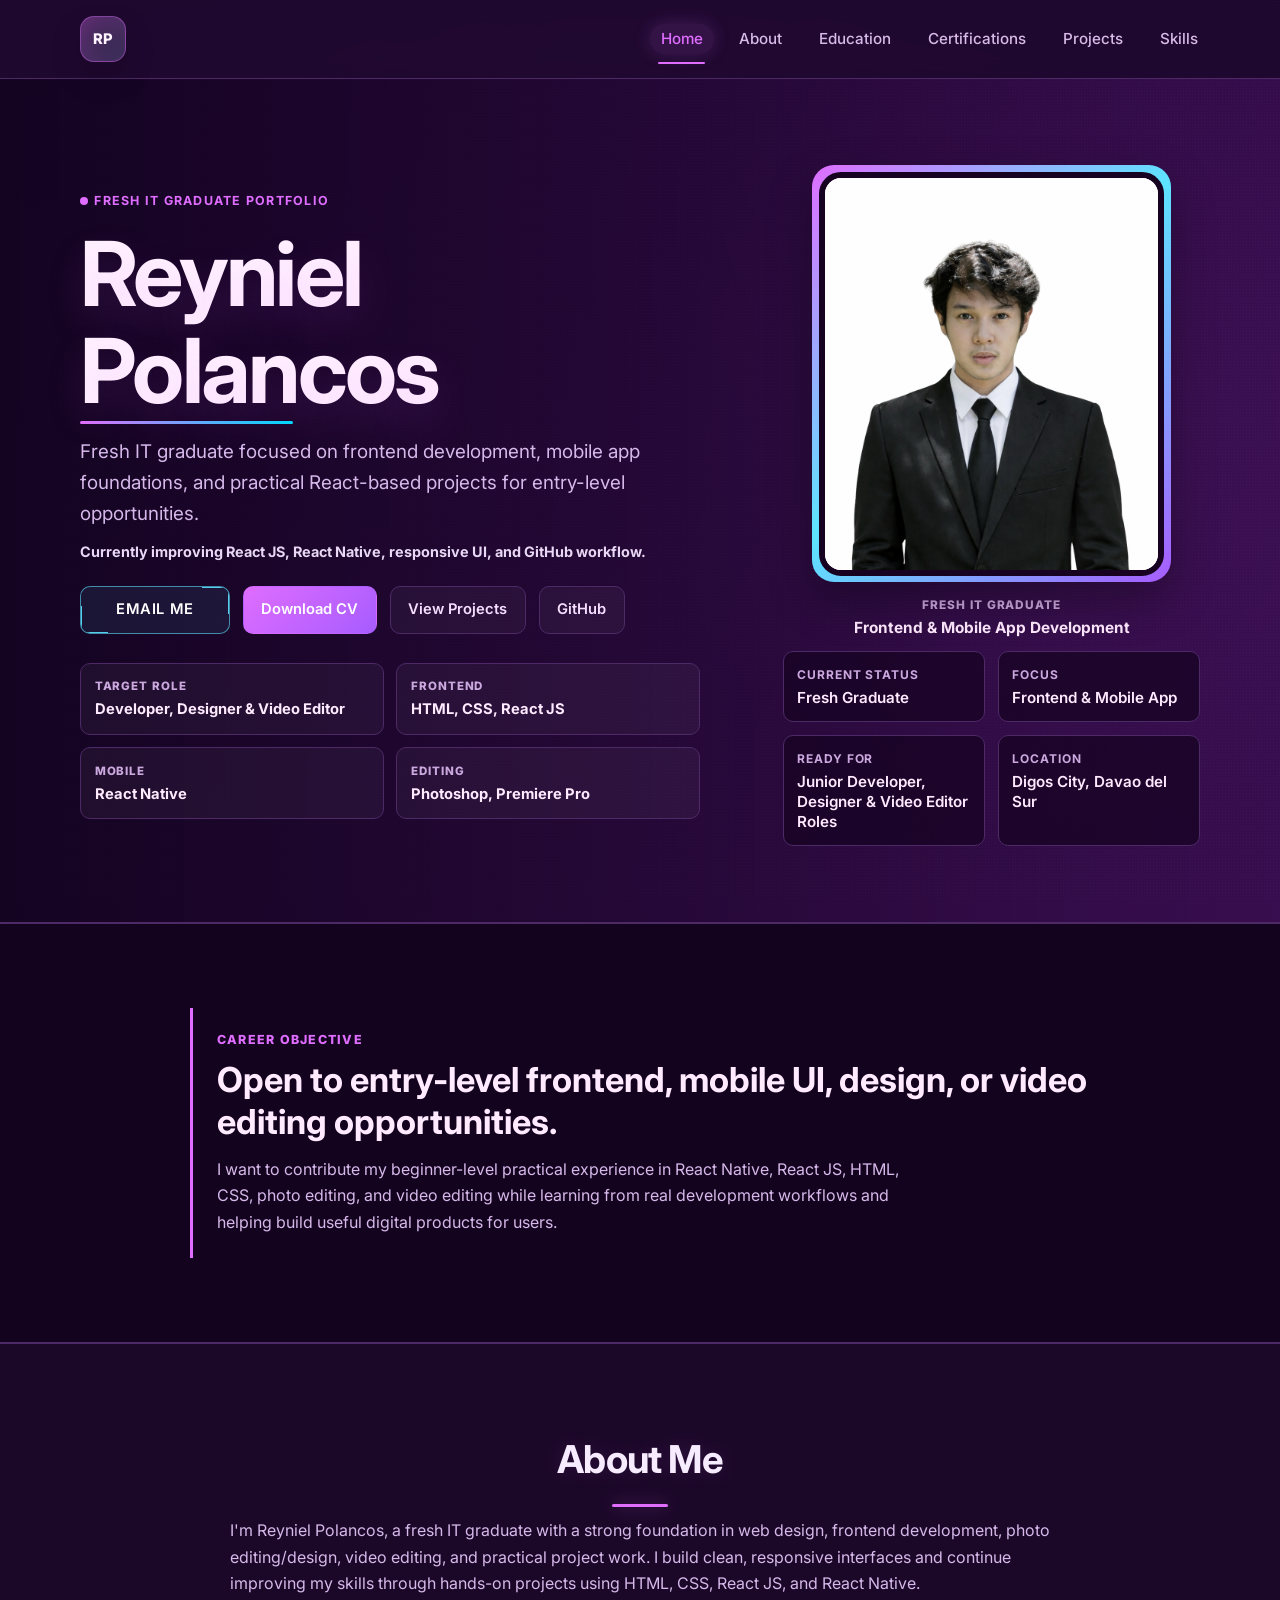
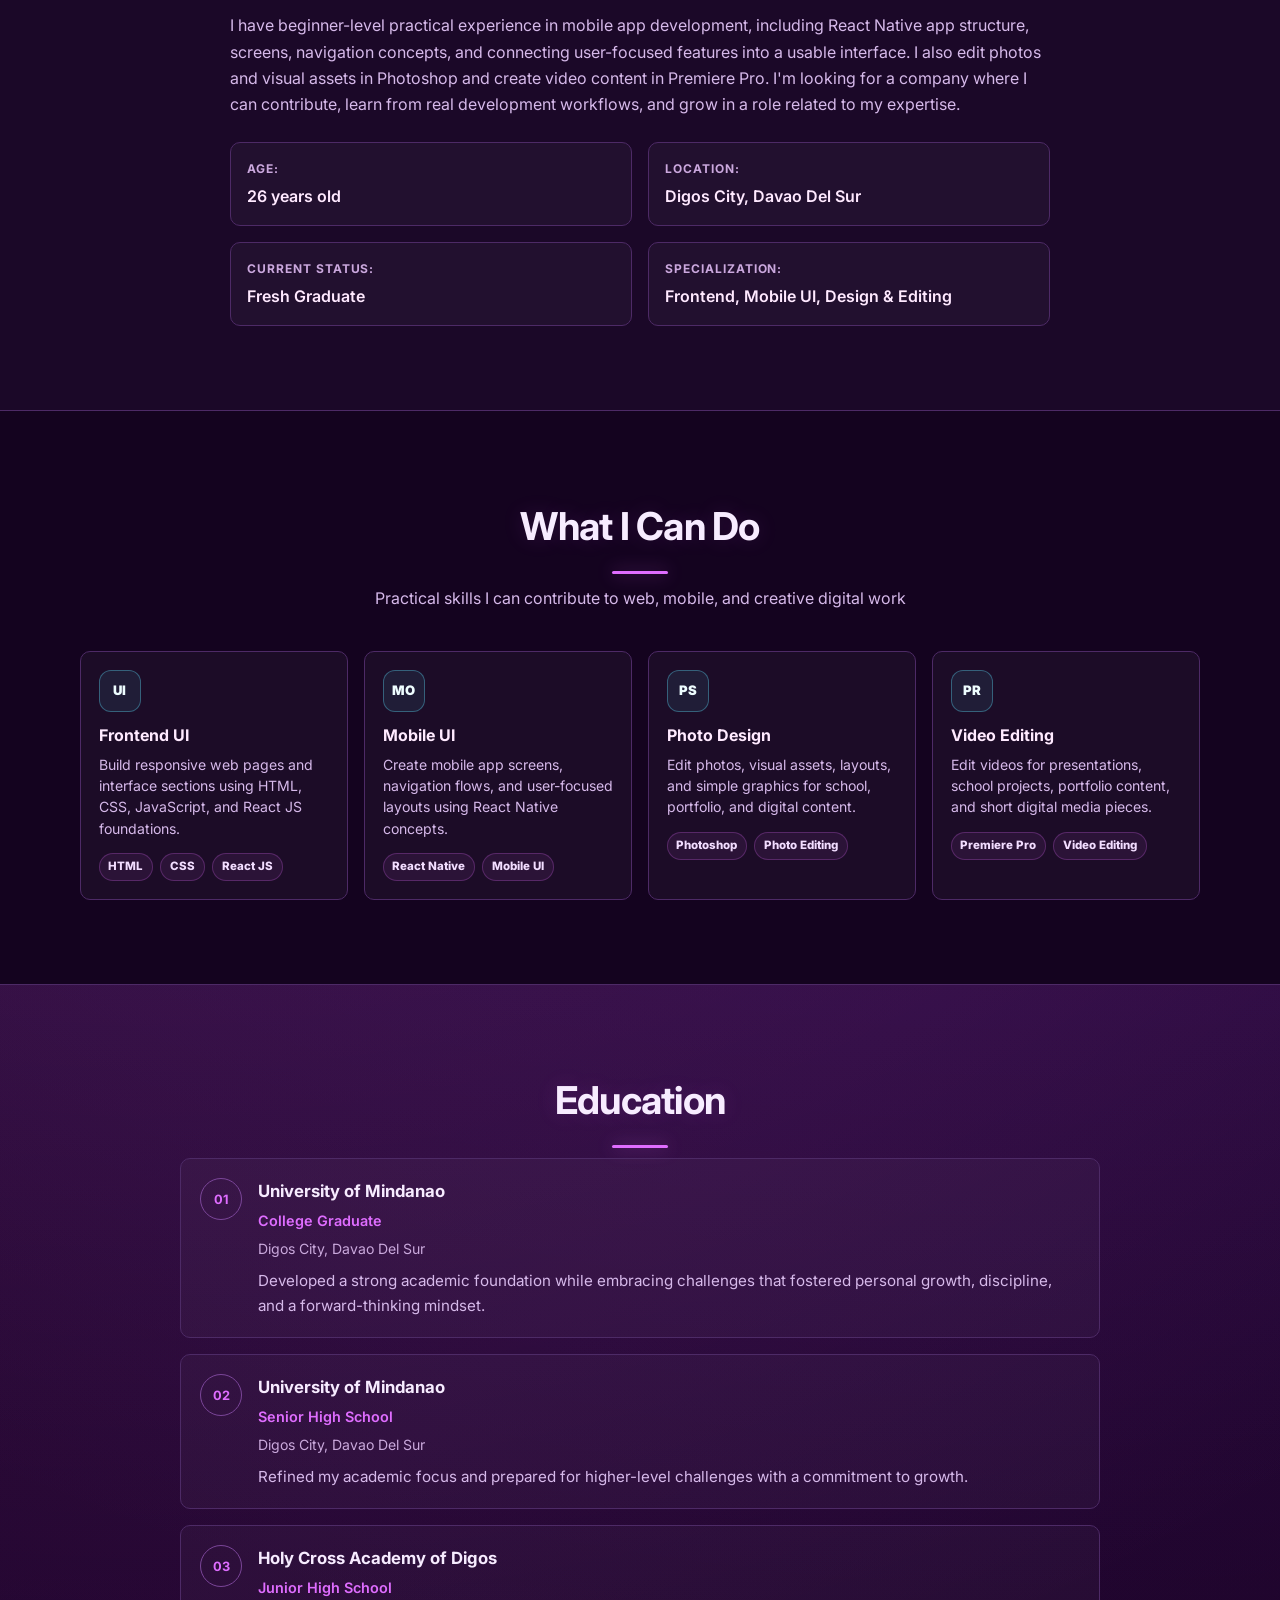
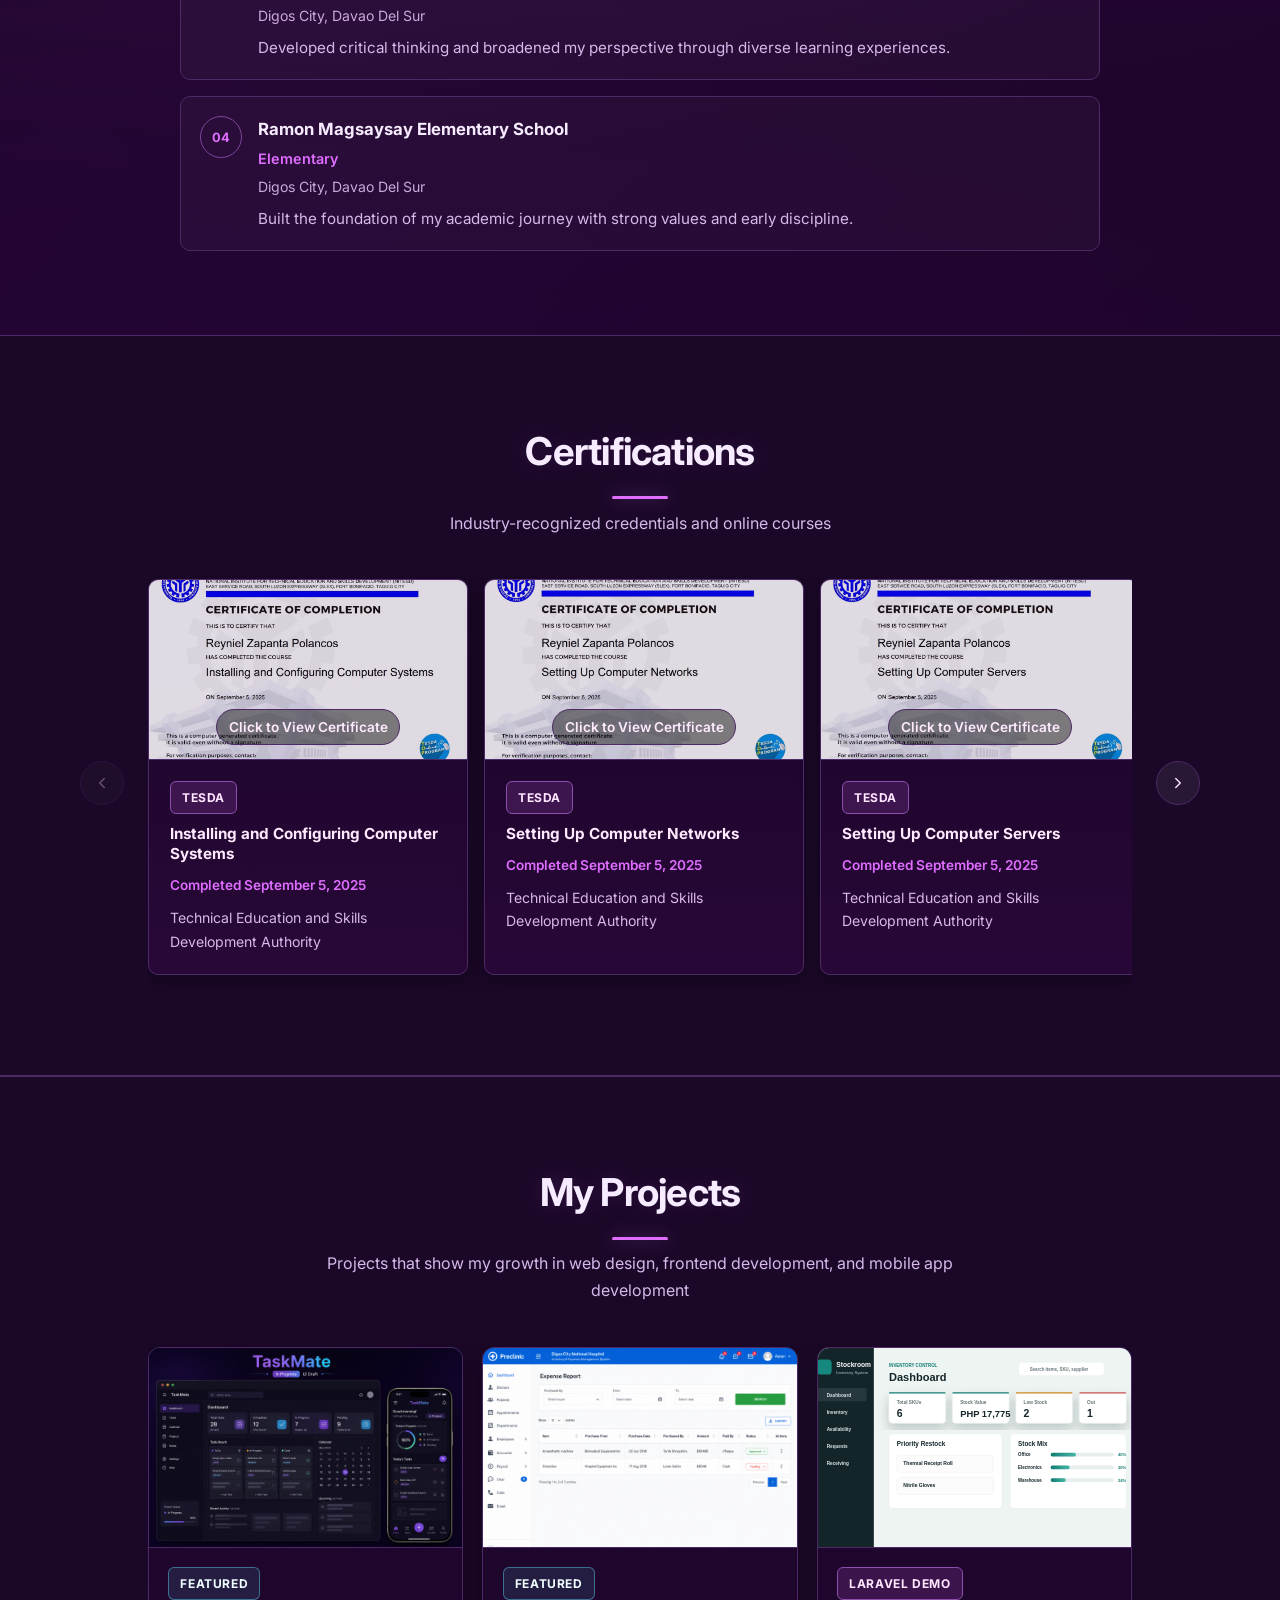
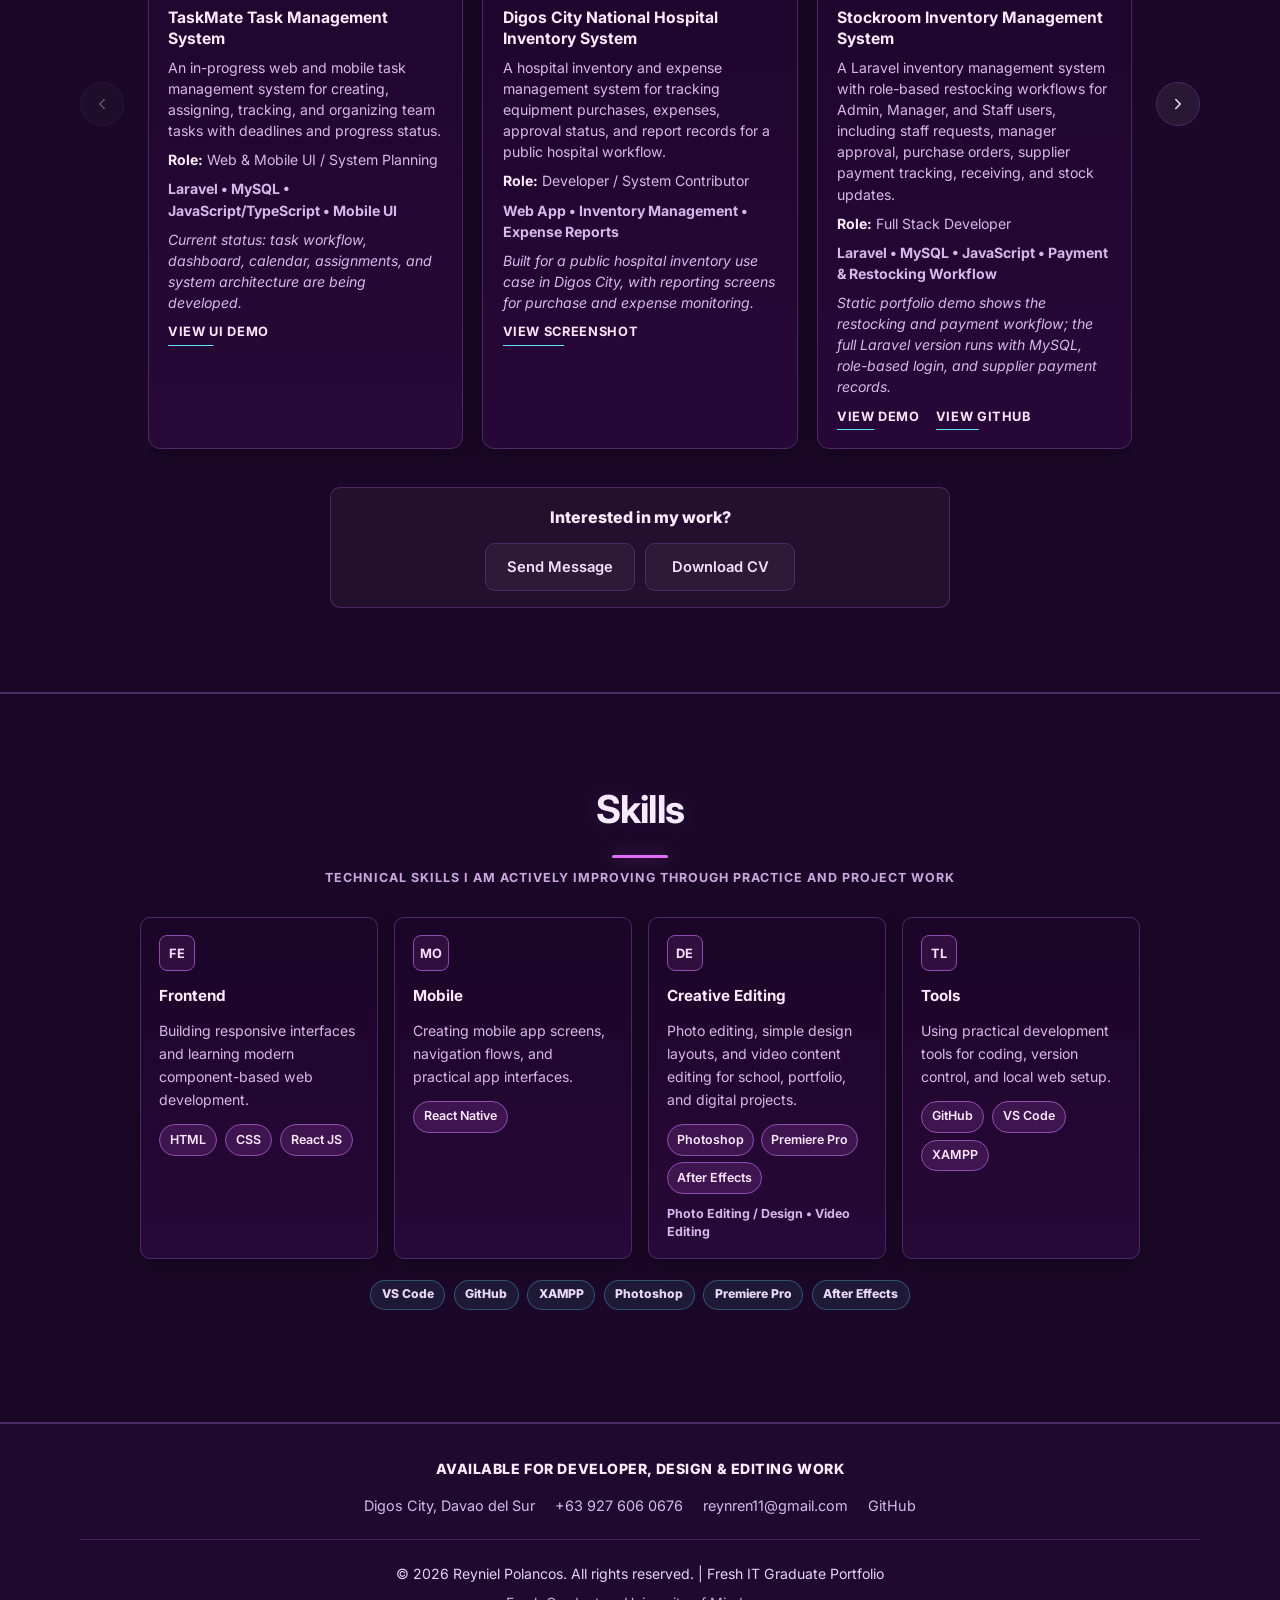
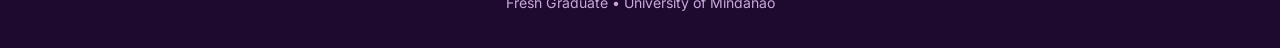
==== index.html @ bc8152fc "Refine portfolio mobile content polish" ====
<!DOCTYPE html>
<html lang="en">
<head>
    <meta charset="UTF-8">
    <meta name="viewport" content="width=device-width, initial-scale=1.0">
    <title>Reyniel Polancos Portfolio - Fresh IT Graduate</title>
    <link rel="preconnect" href="https://fonts.googleapis.com">
    <link rel="preconnect" href="https://fonts.gstatic.com" crossorigin>
    <link href="https://fonts.googleapis.com/css2?family=Inter:wght@400;500;600;700;800&display=swap" rel="stylesheet">
    <link rel="stylesheet" href="css/style.css">
</head>
<body>
    <!-- Navigation -->
    <nav class="navbar">
        <div class="container">
            <a href="#home" class="nav-brand" aria-label="Reyniel Polancos home">
                <span class="brand-mark" aria-hidden="true">RP</span>
                <span class="brand-name">Reyniel Polancos</span>
            </a>
            <ul class="nav-menu" id="primary-navigation">
                <li><a href="#home" class="nav-link">Home</a></li>
                <li><a href="#about" class="nav-link">About</a></li>
                <li><a href="#education" class="nav-link">Education</a></li>
                <li><a href="#certifications" class="nav-link">Certifications</a></li>
                <li><a href="#projects" class="nav-link">Projects</a></li>
                <li><a href="#skills" class="nav-link">Skills</a></li>
            </ul>
            <button class="hamburger" type="button" aria-label="Open navigation menu" aria-controls="primary-navigation" aria-expanded="false">
                <span></span>
                <span></span>
                <span></span>
            </button>
        </div>
    </nav>

    <div class="nav-preview" id="navPreview" aria-hidden="true">
        <div class="nav-preview-backdrop" data-nav-preview-close></div>
        <article class="nav-preview-card" role="dialog" aria-modal="true" aria-labelledby="navPreviewTitle">
            <button class="nav-preview-close" type="button" aria-label="Close navigation preview" data-nav-preview-close>&times;</button>
            <p class="nav-preview-kicker" id="navPreviewKicker">Portfolio</p>
            <h2 id="navPreviewTitle">Section Preview</h2>
            <p class="nav-preview-summary" id="navPreviewSummary"></p>
            <ul class="nav-preview-list" id="navPreviewList"></ul>
            <button class="nav-preview-action" type="button" id="navPreviewAction">Open Section</button>
        </article>
    </div>

    <!-- Hero Section -->
    <section id="home" class="hero">
        <div class="container hero-grid">
            <div class="hero-content">
                <p class="hero-kicker">Fresh IT Graduate Portfolio</p>
                <h1>Reyniel Polancos</h1>
                <div class="mobile-profile-summary" aria-label="Mobile profile summary">
                    <img src="images/profile/reyniel-polancos.png" alt="" aria-hidden="true">
                    <div>
                        <span>Fresh IT Graduate</span>
                        <strong>Open to Developer, Design & Editing Roles</strong>
                    </div>
                </div>
                <div class="mobile-availability" aria-label="Availability highlights">
                    <span>Available for Junior Roles</span>
                    <span>Frontend</span>
                    <span>Mobile UI</span>
                    <span>Editing</span>
                    <span>Digos City</span>
                </div>
                <p class="hero-lead">Fresh IT graduate focused on frontend development, mobile app foundations, and practical React-based projects for entry-level opportunities.</p>
                <p class="hero-learning">Currently improving React JS, React Native, responsive UI, and GitHub workflow.</p>
                <div class="hero-actions">
                    <button type="button" class="cta-button cta-cinematic email-compose-trigger">Email Me</button>
                    <a href="files/reyniel-polancos-resume.pdf" class="cta-button" download>Download CV</a>
                    <a href="#projects" class="cta-button cta-secondary">View Projects</a>
                    <a href="https://github.com/LuckyYunqi" class="cta-button cta-secondary" target="_blank" rel="noopener noreferrer">GitHub</a>
                </div>
                <div class="hero-highlights" aria-label="Career focus highlights">
                    <div class="hero-highlight">
                        <span>Target Role</span>
                        <strong>Developer, Designer & Video Editor</strong>
                    </div>
                    <div class="hero-highlight">
                        <span>Frontend</span>
                        <strong>HTML, CSS, React JS</strong>
                    </div>
                    <div class="hero-highlight">
                        <span>Mobile</span>
                        <strong>React Native</strong>
                    </div>
                    <div class="hero-highlight">
                        <span>Editing</span>
                        <strong>Photoshop, Premiere Pro</strong>
                    </div>
                </div>
            </div>
            <div class="hero-panel">
                <div class="profile-card">
                    <div class="profile-frame">
                        <img src="images/profile/reyniel-polancos.png" alt="Professional portrait of Reyniel Polancos">
                    </div>
                    <div class="profile-caption">
                        <span>Fresh IT Graduate</span>
                        <strong>Frontend & Mobile App Development</strong>
                    </div>
                </div>
                <div class="panel-item">
                    <span class="panel-label">Current Status</span>
                    <span class="panel-value">Fresh Graduate</span>
                </div>
                <div class="panel-item">
                    <span class="panel-label">Focus</span>
                    <span class="panel-value">Frontend & Mobile App</span>
                </div>
                <div class="panel-item">
                    <span class="panel-label">Ready For</span>
                    <span class="panel-value">Junior Developer, Designer & Video Editor Roles</span>
                </div>
                <div class="panel-item">
                    <span class="panel-label">Location</span>
                    <span class="panel-value">Digos City, Davao del Sur</span>
                </div>
            </div>
        </div>
    </section>

    <!-- Career Objective Section -->
    <section id="objective" class="career-objective">
        <div class="container">
            <div class="objective-content">
                <p class="section-kicker">Career Objective</p>
                <h2>Open to entry-level frontend, mobile UI, design, or video editing opportunities.</h2>
                <p>I want to contribute my beginner-level practical experience in React Native, React JS, HTML, CSS, photo editing, and video editing while learning from real development workflows and helping build useful digital products for users.</p>
            </div>
        </div>
    </section>

    <!-- About Section -->
    <section id="about" class="about">
        <div class="container">
            <h2 class="section-title">About Me</h2>
            <div class="about-content">
                <div class="about-text">
                    <p>I'm Reyniel Polancos, a fresh IT graduate with a strong foundation in web design, frontend development, photo editing/design, video editing, and practical project work. I build clean, responsive interfaces and continue improving my skills through hands-on projects using HTML, CSS, React JS, and React Native.</p>
                    <p>I have beginner-level practical experience in mobile app development, including React Native app structure, screens, navigation concepts, and connecting user-focused features into a usable interface. I also edit photos and visual assets in Photoshop and create video content in Premiere Pro. I'm looking for a company where I can contribute, learn from real development workflows, and grow in a role related to my expertise.</p>
                    <div class="info-grid">
                        <div class="info-item">
                            <span class="label">Age:</span>
                            <span class="value">26 years old</span>
                        </div>
                        <div class="info-item">
                            <span class="label">Location:</span>
                            <span class="value">Digos City, Davao Del Sur</span>
                        </div>
                        <div class="info-item">
                            <span class="label">Current Status:</span>
                            <span class="value">Fresh Graduate</span>
                        </div>
                        <div class="info-item">
                            <span class="label">Specialization:</span>
                            <span class="value">Frontend, Mobile UI, Design & Editing</span>
                        </div>
                    </div>
                </div>
            </div>
        </div>
    </section>

    <!-- Services Section -->
    <section id="services" class="services">
        <div class="container">
            <h2 class="section-title">What I Can Do</h2>
            <p class="section-subtitle">Practical skills I can contribute to web, mobile, and creative digital work</p>
            <div class="services-grid" aria-label="Services and practical skills">
                <div class="service-card">
                    <div class="service-icon">UI</div>
                    <h3>Frontend UI</h3>
                    <p>Build responsive web pages and interface sections using HTML, CSS, JavaScript, and React JS foundations.</p>
                    <div class="service-tags">
                        <span>HTML</span>
                        <span>CSS</span>
                        <span>React JS</span>
                    </div>
                </div>

                <div class="service-card">
                    <div class="service-icon">MO</div>
                    <h3>Mobile UI</h3>
                    <p>Create mobile app screens, navigation flows, and user-focused layouts using React Native concepts.</p>
                    <div class="service-tags">
                        <span>React Native</span>
                        <span>Mobile UI</span>
                    </div>
                </div>

                <div class="service-card">
                    <div class="service-icon">PS</div>
                    <h3>Photo Design</h3>
                    <p>Edit photos, visual assets, layouts, and simple graphics for school, portfolio, and digital content.</p>
                    <div class="service-tags">
                        <span>Photoshop</span>
                        <span>Photo Editing</span>
                    </div>
                </div>

                <div class="service-card">
                    <div class="service-icon">PR</div>
                    <h3>Video Editing</h3>
                    <p>Edit videos for presentations, school projects, portfolio content, and short digital media pieces.</p>
                    <div class="service-tags">
                        <span>Premiere Pro</span>
                        <span>Video Editing</span>
                    </div>
                </div>
            </div>
        </div>
    </section>

    <!-- Education Section -->
    <section id="education" class="education">
        <div class="container">
            <h2 class="section-title">Education</h2>
            <div class="education-timeline">
                <div class="education-item">
                    <div class="education-icon">01</div>
                    <div class="education-content">
                        <h3>University of Mindanao</h3>
                        <p class="degree">College Graduate</p>
                        <p class="location">Digos City, Davao Del Sur</p>
                        <p class="description">Developed a strong academic foundation while embracing challenges that fostered personal growth, discipline, and a forward-thinking mindset.</p>
                    </div>
                </div>

                <div class="education-item">
                    <div class="education-icon">02</div>
                    <div class="education-content">
                        <h3>University of Mindanao</h3>
                        <p class="degree">Senior High School</p>
                        <p class="location">Digos City, Davao Del Sur</p>
                        <p class="description">Refined my academic focus and prepared for higher-level challenges with a commitment to growth.</p>
                    </div>
                </div>

                <div class="education-item">
                    <div class="education-icon">03</div>
                    <div class="education-content">
                        <h3>Holy Cross Academy of Digos</h3>
                        <p class="degree">Junior High School</p>
                        <p class="location">Digos City, Davao Del Sur</p>
                        <p class="description">Developed critical thinking and broadened my perspective through diverse learning experiences.</p>
                    </div>
                </div>

                <div class="education-item">
                    <div class="education-icon">04</div>
                    <div class="education-content">
                        <h3>Ramon Magsaysay Elementary School</h3>
                        <p class="degree">Elementary</p>
                        <p class="location">Digos City, Davao Del Sur</p>
                        <p class="description">Built the foundation of my academic journey with strong values and early discipline.</p>
                    </div>
                </div>
            </div>
        </div>
    </section>

    <!-- Certifications Section -->
    <section id="certifications" class="certifications">
        <div class="container">
            <h2 class="section-title">Certifications</h2>
            <p class="section-subtitle">Industry-recognized credentials and online courses</p>
            <div class="certifications-carousel" aria-label="Certifications carousel">
                <button class="cert-scroll-btn cert-scroll-btn--left" type="button" aria-label="Scroll certifications left" aria-controls="certificationsScroller">
                    <svg viewBox="0 0 24 24" fill="none" xmlns="http://www.w3.org/2000/svg" aria-hidden="true">
                        <path d="M15 18L9 12L15 6" stroke="currentColor" stroke-width="2" stroke-linecap="round" stroke-linejoin="round"/>
                    </svg>
                </button>

                <div class="certifications-grid" id="certificationsScroller" tabindex="0" role="region" aria-label="Certifications">
                <div class="cert-card" onclick="openCertificate(this)" data-cert-title="Installing and Configuring Computer Systems" data-cert-issuer="TESDA" data-cert-src="images/certificates/cert1.jpg">
                    <div class="cert-image-container">
                        <img class="cert-thumbnail" src="images/certificates/cert1.jpg" alt="Installing and Configuring Computer Systems certificate preview" loading="lazy">
                        <svg class="cert-icon" viewBox="0 0 24 24" fill="none" xmlns="http://www.w3.org/2000/svg">
                            <path d="M14 2H6C4.9 2 4 2.9 4 4V20C4 21.1 4.9 22 6 22H18C19.1 22 20 21.1 20 20V8L14 2Z" stroke="currentColor" stroke-width="2" stroke-linecap="round" stroke-linejoin="round"/>
                            <path d="M14 2V8H20" stroke="currentColor" stroke-width="2" stroke-linecap="round" stroke-linejoin="round"/>
                        </svg>
                        <span class="cert-preview-text">Click to View Certificate</span>
                    </div>
                    <div class="cert-content">
                        <div class="cert-badge">TESDA</div>
                        <h3>Installing and Configuring Computer Systems</h3>
                        <p class="cert-date">Completed September 5, 2025</p>
                        <p class="cert-issuer">Technical Education and Skills Development Authority</p>
                    </div>
                </div>

                <div class="cert-card" onclick="openCertificate(this)" data-cert-title="Setting Up Computer Networks" data-cert-issuer="TESDA" data-cert-src="images/certificates/cert2.jpg">
                    <div class="cert-image-container">
                        <img class="cert-thumbnail" src="images/certificates/cert2.jpg" alt="Setting Up Computer Networks certificate preview" loading="lazy">
                        <svg class="cert-icon" viewBox="0 0 24 24" fill="none" xmlns="http://www.w3.org/2000/svg">
                            <path d="M14 2H6C4.9 2 4 2.9 4 4V20C4 21.1 4.9 22 6 22H18C19.1 22 20 21.1 20 20V8L14 2Z" stroke="currentColor" stroke-width="2" stroke-linecap="round" stroke-linejoin="round"/>
                            <path d="M14 2V8H20" stroke="currentColor" stroke-width="2" stroke-linecap="round" stroke-linejoin="round"/>
                        </svg>
                        <span class="cert-preview-text">Click to View Certificate</span>
                    </div>
                    <div class="cert-content">
                        <div class="cert-badge">TESDA</div>
                        <h3>Setting Up Computer Networks</h3>
                        <p class="cert-date">Completed September 5, 2025</p>
                        <p class="cert-issuer">Technical Education and Skills Development Authority</p>
                    </div>
                </div>

                <div class="cert-card" onclick="openCertificate(this)" data-cert-title="Setting Up Computer Servers" data-cert-issuer="TESDA" data-cert-src="images/certificates/cert3.jpg">
                    <div class="cert-image-container">
                        <img class="cert-thumbnail" src="images/certificates/cert3.jpg" alt="Setting Up Computer Servers certificate preview" loading="lazy">
                        <svg class="cert-icon" viewBox="0 0 24 24" fill="none" xmlns="http://www.w3.org/2000/svg">
                            <path d="M14 2H6C4.9 2 4 2.9 4 4V20C4 21.1 4.9 22 6 22H18C19.1 22 20 21.1 20 20V8L14 2Z" stroke="currentColor" stroke-width="2" stroke-linecap="round" stroke-linejoin="round"/>
                            <path d="M14 2V8H20" stroke="currentColor" stroke-width="2" stroke-linecap="round" stroke-linejoin="round"/>
                        </svg>
                        <span class="cert-preview-text">Click to View Certificate</span>
                    </div>
                    <div class="cert-content">
                        <div class="cert-badge">TESDA</div>
                        <h3>Setting Up Computer Servers</h3>
                        <p class="cert-date">Completed September 5, 2025</p>
                        <p class="cert-issuer">Technical Education and Skills Development Authority</p>
                    </div>
                </div>

                <div class="cert-card" onclick="openCertificate(this)" data-cert-title="Maintaining Computer Systems and Networks" data-cert-issuer="TESDA" data-cert-src="images/certificates/cert4.jpg">
                    <div class="cert-image-container">
                        <img class="cert-thumbnail" src="images/certificates/cert4.jpg" alt="Maintaining Computer Systems and Networks certificate preview" loading="lazy">
                        <svg class="cert-icon" viewBox="0 0 24 24" fill="none" xmlns="http://www.w3.org/2000/svg">
                            <path d="M14 2H6C4.9 2 4 2.9 4 4V20C4 21.1 4.9 22 6 22H18C19.1 22 20 21.1 20 20V8L14 2Z" stroke="currentColor" stroke-width="2" stroke-linecap="round" stroke-linejoin="round"/>
                            <path d="M14 2V8H20" stroke="currentColor" stroke-width="2" stroke-linecap="round" stroke-linejoin="round"/>
                        </svg>
                        <span class="cert-preview-text">Click to View Certificate</span>
                    </div>
                    <div class="cert-content">
                        <div class="cert-badge">TESDA</div>
                        <h3>Maintaining Computer Systems and Networks</h3>
                        <p class="cert-date">Completed September 5, 2025</p>
                        <p class="cert-issuer">Technical Education and Skills Development Authority</p>
                    </div>
                </div>

                <div class="cert-card" onclick="openCertificate(this)" data-cert-title="Introduction to CSS" data-cert-issuer="TESDA" data-cert-src="images/certificates/Screenshot%202025-09-11%20204542%20-%20Copy.jpg">
                    <div class="cert-image-container">
                        <img class="cert-thumbnail" src="images/certificates/Screenshot%202025-09-11%20204542%20-%20Copy.jpg" alt="Introduction to CSS certificate preview" loading="lazy">
                        <svg class="cert-icon" viewBox="0 0 24 24" fill="none" xmlns="http://www.w3.org/2000/svg">
                            <path d="M14 2H6C4.9 2 4 2.9 4 4V20C4 21.1 4.9 22 6 22H18C19.1 22 20 21.1 20 20V8L14 2Z" stroke="currentColor" stroke-width="2" stroke-linecap="round" stroke-linejoin="round"/>
                            <path d="M14 2V8H20" stroke="currentColor" stroke-width="2" stroke-linecap="round" stroke-linejoin="round"/>
                        </svg>
                        <span class="cert-preview-text">Click to View Certificate</span>
                    </div>
                    <div class="cert-content">
                        <div class="cert-badge">TESDA</div>
                        <h3>Introduction to CSS</h3>
                        <p class="cert-date">Completed September 1, 2025</p>
                        <p class="cert-issuer">Technical Education and Skills Development Authority</p>
                    </div>
                </div>

                <div class="cert-card" onclick="openCertificate(this)" data-cert-title="IT Specialist: HTML and CSS" data-cert-issuer="Certiport" data-cert-src="images/certificates/Screenshot%202026-02-28%20211312.png">
                    <div class="cert-image-container">
                        <img class="cert-thumbnail" src="images/certificates/Screenshot%202026-02-28%20211312.png" alt="IT Specialist HTML and CSS certificate preview" loading="lazy">
                        <svg class="cert-icon" viewBox="0 0 24 24" fill="none" xmlns="http://www.w3.org/2000/svg">
                            <path d="M14 2H6C4.9 2 4 2.9 4 4V20C4 21.1 4.9 22 6 22H18C19.1 22 20 21.1 20 20V8L14 2Z" stroke="currentColor" stroke-width="2" stroke-linecap="round" stroke-linejoin="round"/>
                            <path d="M14 2V8H20" stroke="currentColor" stroke-width="2" stroke-linecap="round" stroke-linejoin="round"/>
                        </svg>
                        <span class="cert-preview-text">Click to View Certificate</span>
                    </div>
                    <div class="cert-content">
                        <div class="cert-badge">Certiport</div>
                        <h3>IT Specialist: HTML and CSS</h3>
                        <p class="cert-date">Completed February 28, 2026</p>
                        <p class="cert-issuer">Certiport (Pearson VUE)</p>
                    </div>
                </div>

                </div>

                <button class="cert-scroll-btn cert-scroll-btn--right" type="button" aria-label="Scroll certifications right" aria-controls="certificationsScroller">
                    <svg viewBox="0 0 24 24" fill="none" xmlns="http://www.w3.org/2000/svg" aria-hidden="true">
                        <path d="M9 18L15 12L9 6" stroke="currentColor" stroke-width="2" stroke-linecap="round" stroke-linejoin="round"/>
                    </svg>
                </button>
            </div>
        </div>
    </section>

    <!-- Projects Section -->
    <section id="projects" class="projects">
        <div class="container">
            <h2 class="section-title">My Projects</h2>
            <p class="section-subtitle">Projects that show my growth in web design, frontend development, and mobile app development</p>
            <p class="carousel-hint">Swipe or use the arrows to view more projects</p>
            <div class="projects-carousel carousel-controls" aria-label="Projects carousel">
                <button class="cert-scroll-btn cert-scroll-btn--left" type="button" aria-label="Scroll projects left" aria-controls="projectsScroller">
                    <svg viewBox="0 0 24 24" fill="none" xmlns="http://www.w3.org/2000/svg" aria-hidden="true">
                        <path d="M15 18L9 12L15 6" stroke="currentColor" stroke-width="2" stroke-linecap="round" stroke-linejoin="round"/>
                    </svg>
                </button>

                <div class="projects-grid" id="projectsScroller" tabindex="0" role="region" aria-label="Projects">
                <div class="project-card">
                    <div class="project-image project-image--screenshot">
                        <img src="images/projects/taskmate-in-progress.png" alt="TaskMate web and mobile task management system dashboard screens" loading="lazy" onerror="this.style.display='none'; this.nextElementSibling.style.display='block';">
                        <span class="project-image-placeholder">TaskMate</span>
                    </div>
                    <div class="project-content">
                        <div class="project-tag project-tag--featured">Featured</div>
                        <h3>TaskMate Task Management System</h3>
                        <p>An in-progress web and mobile task management system for creating, assigning, tracking, and organizing team tasks with deadlines and progress status.</p>
                        <p class="project-meta"><strong>Role:</strong> Web & Mobile UI / System Planning</p>
                        <p class="project-stack">Laravel &bull; MySQL &bull; JavaScript/TypeScript &bull; Mobile UI</p>
                        <p class="project-note">Current status: task workflow, dashboard, calendar, assignments, and system architecture are being developed.</p>
                        <a class="project-link" href="taskmate/index.html" target="_blank" rel="noopener noreferrer">View UI Demo</a>
                    </div>
                </div>

                <div class="project-card">
                    <div class="project-image project-image--screenshot">
                        <img src="images/projects/digos-hospital-inventory.png" alt="Digos City National Hospital inventory management dashboard expense report screen" loading="lazy" onerror="this.style.display='none'; this.nextElementSibling.style.display='block';">
                        <span class="project-image-placeholder">Hospital Inventory</span>
                    </div>
                    <div class="project-content">
                        <div class="project-tag project-tag--featured">Featured</div>
                        <h3>Digos City National Hospital Inventory System</h3>
                        <p>A hospital inventory and expense management system for tracking equipment purchases, expenses, approval status, and report records for a public hospital workflow.</p>
                        <p class="project-meta"><strong>Role:</strong> Developer / System Contributor</p>
                        <p class="project-stack">Web App &bull; Inventory Management &bull; Expense Reports</p>
                        <p class="project-note">Built for a public hospital inventory use case in Digos City, with reporting screens for purchase and expense monitoring.</p>
                        <a class="project-link" href="images/projects/digos-hospital-inventory.png" target="_blank" rel="noopener noreferrer">View Screenshot</a>
                    </div>
                </div>

                <div class="project-card">
                    <div class="project-image project-image--screenshot">
                        <img src="images/projects/stockroom-inventory-preview.svg" alt="Stockroom Laravel inventory management dashboard preview" loading="lazy" onerror="this.style.display='none'; this.nextElementSibling.style.display='block';">
                        <span class="project-image-placeholder">Stockroom Inventory</span>
                    </div>
                    <div class="project-content">
                        <div class="project-tag">Laravel Demo</div>
                        <h3>Stockroom Inventory Management System</h3>
                        <p>A Laravel inventory management system with role-based restocking workflows for Admin, Manager, and Staff users, including staff requests, manager approval, purchase orders, supplier payment tracking, receiving, and stock updates.</p>
                        <p class="project-meta"><strong>Role:</strong> Full Stack Developer</p>
                        <p class="project-stack">Laravel &bull; MySQL &bull; JavaScript &bull; Payment & Restocking Workflow</p>
                        <p class="project-note">Static portfolio demo shows the restocking and payment workflow; the full Laravel version runs with MySQL, role-based login, and supplier payment records.</p>
                        <div class="project-actions">
                            <a class="project-link" href="inventory-demo/index.html" target="_blank" rel="noopener noreferrer">View Demo</a>
                            <a class="project-link" href="https://github.com/LuckyYunqi/InventoryManagementSystem" target="_blank" rel="noopener noreferrer">View GitHub</a>
                        </div>
                    </div>
                </div>
                <div class="project-card">
                    <div class="project-image project-image--screenshot">
                        <img src="images/projects/mobilelex-dashboard.jpg" alt="MobileLex lawyer consultation app dashboard screen" loading="lazy" onerror="this.style.display='none'; this.nextElementSibling.style.display='block';">
                        <span class="project-image-placeholder">MobileLex Dashboard</span>
                    </div>
                    <div class="project-content">
                        <div class="project-tag">Mobile</div>
                        <h3>Lawyer Consultation Mobile App</h3>
                        <p>A React Native mobile app project for lawyer consultation, focused on schedules, messages, payments, and user-centered consultation flows.</p>
                        <p class="project-meta"><strong>Role:</strong> Mobile App Developer</p>
                        <p class="project-stack">React Native &bull; Mobile App &bull; Client Consultation</p>
                        <a class="project-link" href="https://github.com/xxexil/MobileLex" target="_blank" rel="noopener noreferrer">View MobileLex</a>
                    </div>
                </div>

                <div class="project-card">
                    <div class="project-image" style="background: linear-gradient(135deg, #1a052a, #4a2d6e);">
                        <span class="project-image-placeholder">IMES</span>
                    </div>
                    <div class="project-content">
                        <div class="project-tag">Full Stack</div>
                        <h3>Inventory of Medicines System (IMES)</h3>
                        <p>A comprehensive web-based system for managing pharmaceutical inventory, tracking stock movements, and generating reports for efficient medicines management.</p>
                        <p class="project-meta"><strong>Role:</strong> Developer / System Contributor</p>
                        <p class="project-stack">Web App &bull; Inventory Management &bull; Reports</p>
                        <p class="project-note">Screenshot unavailable because the system was turned over to the client.</p>
                        <a class="project-link" href="#contact">Ask About Project</a>
                    </div>
                </div>

                <div class="project-card">
                    <div class="project-image" style="background: linear-gradient(135deg, #8b4fbf, #c447e8);">
                        <span class="project-image-placeholder">Portfolio</span>
                    </div>
                    <div class="project-content">
                        <div class="project-tag">Web Design</div>
                        <h3>Personal Portfolio Website</h3>
                        <p>A modern, responsive portfolio website showcasing my skills in frontend development, design sensibility, and creative problem-solving.</p>
                        <p class="project-meta"><strong>Role:</strong> Frontend Developer</p>
                        <p class="project-stack">HTML &bull; CSS &bull; JavaScript</p>
                        <a class="project-link" href="https://github.com/LuckyYunqi/Portfolio-R" target="_blank" rel="noopener noreferrer">View GitHub</a>
                    </div>
                </div>

                <div class="project-card">
                    <div class="project-image" style="background: linear-gradient(135deg, #a75cff, #df6dff);">
                        <span class="project-image-placeholder">Responsive</span>
                    </div>
                    <div class="project-content">
                        <div class="project-tag">Frontend</div>
                        <h3>Responsive Web Design (freeCodeCamp)</h3>
                        <p>Built responsive layouts and practice projects focused on HTML/CSS fundamentals, accessibility, and mobile-first design through freeCodeCamp coursework.</p>
                        <p class="project-meta"><strong>Role:</strong> Frontend Practice Projects</p>
                        <p class="project-stack">HTML &bull; CSS &bull; Responsive Design</p>
                        <a class="project-link" href="#contact">Request Samples</a>
                    </div>
                </div>

                <div class="project-card">
                    <div class="project-image project-image--screenshot project-image--contain">
                        <img src="images/creative/character-logo-sample.png" alt="Character logo design sample by Reyniel Polancos" loading="lazy" onerror="this.style.display='none'; this.nextElementSibling.style.display='block';">
                        <span class="project-image-placeholder">Character Logo</span>
                    </div>
                    <div class="project-content">
                        <div class="project-tag">Creative Sample</div>
                        <h3>Character Logo Work Sample</h3>
                        <p>A visual design sample showing character/logo layout work, with emphasis on arrangement, balance, and presentation.</p>
                        <p class="project-meta"><strong>Role:</strong> Photo Editor / Designer</p>
                        <p class="project-stack">Photoshop &bull; Photo Editing &bull; Layout Design</p>
                        <a class="project-link" href="images/creative/character-logo-sample.png" target="_blank" rel="noopener noreferrer">View Sample</a>
                    </div>
                </div>

                <div class="project-card">
                    <div class="project-image project-image--screenshot project-image--poster">
                        <img src="images/creative/short-film-poster-edit.jpg" alt="Short film poster design sample by Reyniel Polancos" loading="lazy" onerror="this.style.display='none'; this.nextElementSibling.style.display='block';">
                        <span class="project-image-placeholder">Short Film Poster</span>
                    </div>
                    <div class="project-content">
                        <div class="project-tag">Creative Sample</div>
                        <h3>Short Film Festival Poster</h3>
                        <p>A cinematic poster design for a short film entry, using dark visual treatment, title styling, and film-poster composition.</p>
                        <p class="project-meta"><strong>Role:</strong> Designer / Video Project Contributor</p>
                        <p class="project-stack">Photoshop &bull; Premiere Pro &bull; Poster Design</p>
                        <a class="project-link" href="images/creative/short-film-poster-edit.jpg" target="_blank" rel="noopener noreferrer">View Poster</a>
                    </div>
                </div>
                </div>

                <button class="cert-scroll-btn cert-scroll-btn--right" type="button" aria-label="Scroll projects right" aria-controls="projectsScroller">
                    <svg viewBox="0 0 24 24" fill="none" xmlns="http://www.w3.org/2000/svg" aria-hidden="true">
                        <path d="M9 18L15 12L9 6" stroke="currentColor" stroke-width="2" stroke-linecap="round" stroke-linejoin="round"/>
                    </svg>
                </button>
            </div>
            <div class="section-cta">
                <p>Interested in my work?</p>
                <div class="section-cta-actions">
                    <button type="button" class="cta-button cta-secondary email-compose-trigger">Send Message</button>
                    <a href="files/reyniel-polancos-resume.pdf" class="cta-button cta-secondary" download>Download CV</a>
                </div>
            </div>
        </div>
    </section>

    <!-- Skills Section -->
    <section id="skills" class="skills">
        <div class="container">
            <h2 class="section-title">Skills</h2>
            <p class="skills-subtitle">Technical skills I am actively improving through practice and project work</p>
            <div class="skill-categories" aria-label="Skill categories">
                <div class="skill-card skill-category-card skill-category-card--frontend" tabindex="0">
                    <div class="skill-icon">FE</div>
                    <h3>Frontend</h3>
                    <p class="skill-description">Building responsive interfaces and learning modern component-based web development.</p>
                    <div class="skill-list">
                        <span>HTML</span>
                        <span>CSS</span>
                        <span>React JS</span>
                    </div>
                </div>

                <div class="skill-card skill-category-card skill-category-card--mobile" tabindex="0">
                    <div class="skill-icon">MO</div>
                    <h3>Mobile</h3>
                    <p class="skill-description">Creating mobile app screens, navigation flows, and practical app interfaces.</p>
                    <div class="skill-list">
                        <span>React Native</span>
                    </div>
                </div>

                <div class="skill-card skill-category-card skill-category-card--design" tabindex="0">
                    <div class="skill-icon">DE</div>
                    <h3>Creative Editing</h3>
                    <p class="skill-description">Photo editing, simple design layouts, and video content editing for school, portfolio, and digital projects.</p>
                    <div class="skill-list skill-list--editing">
                        <span>Photoshop</span>
                        <span>Premiere Pro</span>
                        <span>After Effects</span>
                    </div>
                    <p class="skill-note">Photo Editing / Design &bull; Video Editing</p>
                </div>

                <div class="skill-card skill-category-card skill-category-card--tools" tabindex="0">
                    <div class="skill-icon">TL</div>
                    <h3>Tools</h3>
                    <p class="skill-description">Using practical development tools for coding, version control, and local web setup.</p>
                    <div class="skill-list">
                        <span>GitHub</span>
                        <span>VS Code</span>
                        <span>XAMPP</span>
                    </div>
                </div>
            </div>
            <div class="tools-row" aria-label="Tools I use">
                <span>VS Code</span>
                <span>GitHub</span>
                <span>XAMPP</span>
                <span>Photoshop</span>
                <span>Premiere Pro</span>
                <span>After Effects</span>
            </div>
            <div class="skills-carousel carousel-controls" aria-label="Skills carousel">
                <button class="cert-scroll-btn cert-scroll-btn--left" type="button" aria-label="Scroll skills left" aria-controls="skillsScroller">
                    <svg viewBox="0 0 24 24" fill="none" xmlns="http://www.w3.org/2000/svg" aria-hidden="true">
                        <path d="M15 18L9 12L15 6" stroke="currentColor" stroke-width="2" stroke-linecap="round" stroke-linejoin="round"/>
                    </svg>
                </button>

                <div class="skills-grid" id="skillsScroller" tabindex="0" role="region" aria-label="Skills">
                <div class="skill-card">
                    <div class="skill-icon">RN</div>
                    <h3>React Native</h3>
                    <p class="skill-description">Building mobile app screens, components, and navigation flows for practical app projects.</p>
                    <div class="skill-badge">React Native &bull; 49%</div>
                </div>

                <div class="skill-card">
                    <div class="skill-icon">RJ</div>
                    <h3>React JS</h3>
                    <p class="skill-description">Creating interactive frontend components and learning modern React-based web development.</p>
                    <div class="skill-badge">React JS &bull; 49%</div>
                </div>

                <div class="skill-card">
                    <div class="skill-icon">HT</div>
                    <h3>Web Structure</h3>
                    <p class="skill-description">Building clear and semantic page structures using modern HTML best practices.</p>
                    <div class="skill-badge">HTML &bull; 65%</div>
                </div>

                <div class="skill-card">
                    <div class="skill-icon">CS</div>
                    <h3>UI Styling</h3>
                    <p class="skill-description">Crafting responsive layouts, spacing systems, and polished visual components.</p>
                    <div class="skill-badge">CSS &bull; 60%</div>
                </div>

                <div class="skill-card">
                    <div class="skill-icon">PR</div>
                    <h3>Video Editing</h3>
                    <p class="skill-description">Editing school, portfolio, and presentation videos using Adobe Premiere Pro.</p>
                    <div class="skill-badge">Premiere Pro &bull; 58%</div>
                </div>

                <div class="skill-card">
                    <div class="skill-icon">PS</div>
                    <h3>Picture Editing</h3>
                    <p class="skill-description">Editing photos, visual assets, layouts, and social graphics in Adobe Photoshop.</p>
                    <div class="skill-badge">Photoshop &bull; 62%</div>
                </div>

                <div class="skill-card">
                    <div class="skill-icon">AE</div>
                    <h3>Motion Graphics</h3>
                    <p class="skill-description">Creating simple motion effects and animated content with Adobe After Effects.</p>
                    <div class="skill-badge">After Effects &bull; 55%</div>
                </div>

                <div class="skill-card">
                    <div class="skill-icon">WP</div>
                    <h3>WordPress Setup</h3>
                    <p class="skill-description">Customizing WordPress pages for simple business and portfolio websites.</p>
                    <div class="skill-badge">WordPress &bull; 50%</div>
                </div>
                </div>

                <button class="cert-scroll-btn cert-scroll-btn--right" type="button" aria-label="Scroll skills right" aria-controls="skillsScroller">
                    <svg viewBox="0 0 24 24" fill="none" xmlns="http://www.w3.org/2000/svg" aria-hidden="true">
                        <path d="M9 18L15 12L9 6" stroke="currentColor" stroke-width="2" stroke-linecap="round" stroke-linejoin="round"/>
                    </svg>
                </button>
            </div>
        </div>
    </section>

    <!-- Footer -->
    <footer class="footer" id="footer-contact">
        <div class="container">
            <div class="footer-contact">
                <p class="footer-contact-title">Available for developer, design & editing work</p>
                <div class="footer-contact-list">
                    <span>Digos City, Davao del Sur</span>
                    <a href="tel:+639276060676">+63 927 606 0676</a>
                    <a href="mailto:reynren11@gmail.com">reynren11@gmail.com</a>
                    <a href="https://github.com/LuckyYunqi" target="_blank" rel="noopener noreferrer">GitHub</a>
                </div>
            </div>
            <p>&copy; 2026 Reyniel Polancos. All rights reserved. | Fresh IT Graduate Portfolio</p>
            <p class="footer-note">Fresh Graduate &bull; University of Mindanao</p>
        </div>
    </footer>

    <!-- Email Compose Modal -->
    <div class="compose-modal" id="composeModal" aria-hidden="true">
        <div class="compose-backdrop" data-compose-close></div>
        <form class="contact-form compose-window" id="contactForm" action="https://formsubmit.co/reynren11@gmail.com" method="POST" target="hidden_iframe" enctype="multipart/form-data" aria-label="Email message form">
            <div class="compose-header">
                <span>New Message</span>
                <button type="button" class="compose-close" aria-label="Close email form" data-compose-close>&times;</button>
            </div>
            <input type="text" name="_honey" class="hidden-field" tabindex="-1" autocomplete="off">
            <input type="hidden" name="_captcha" value="false">
            <input type="hidden" name="_subject" id="formEmailSubject" value="New message from your portfolio">
            <input type="hidden" name="_template" value="table">
            <input type="hidden" name="_replyto" id="formReplyTo">
            <input type="hidden" name="Subject" id="formSubmittedSubject" disabled>
            <div class="compose-recipient">
                <span>To</span>
                <strong>reynren11@gmail.com</strong>
            </div>
            <div class="form-group">
                <input type="text" id="name" name="Name" placeholder="Your Name" required>
            </div>

            <div class="form-group">
                <input type="email" id="email" name="Email" placeholder="Your Email" required>
            </div>

            <div class="form-group">
                <input type="text" id="subject" placeholder="Subject">
            </div>

            <div class="form-group">
                <textarea id="message" name="Message" placeholder="Your Message" rows="5" required></textarea>
            </div>

            <input type="file" id="composeAttachment" name="attachment" class="compose-file-input">
            <input type="file" id="composeImage" name="image" class="compose-file-input" accept="image/*">
            <div class="compose-format-panel" id="composeFormatPanel" aria-hidden="true">
                <button type="button" data-compose-action="bold">B</button>
                <button type="button" data-compose-action="italic">I</button>
                <button type="button" data-compose-action="underline">U</button>
            </div>
            <div class="compose-emoji-panel" id="composeEmojiPanel" aria-hidden="true">
                <button type="button" data-emoji="&#128522;">&#128522;</button>
                <button type="button" data-emoji="&#128077;">&#128077;</button>
                <button type="button" data-emoji="&#128188;">&#128188;</button>
                <button type="button" data-emoji="&#10024;">&#10024;</button>
                <button type="button" data-emoji="&#128591;">&#128591;</button>
            </div>
            <div class="compose-footer">
                <button type="submit" class="submit-btn">Send Message</button>
                <div class="compose-toolbar" aria-label="Compose tools">
                    <button type="button" title="Formatting" data-compose-action="format">Aa</button>
                    <button type="button" title="Attach file" data-compose-action="attach">&#128206;</button>
                    <button type="button" title="Insert link" data-compose-action="link">&#128279;</button>
                    <button type="button" title="Emoji" data-compose-action="emoji">&#9786;</button>
                    <button type="button" title="Drive note" data-compose-action="drive">&#9651;</button>
                    <button type="button" title="Insert image" data-compose-action="image">&#9639;</button>
                    <button type="button" title="Confidential note" data-compose-action="confidential">&#128274;</button>
                    <button type="button" title="Insert signature" data-compose-action="signature">&#10002;</button>
                    <button type="button" title="More options" data-compose-action="more">&#8942;</button>
                </div>
                <button type="button" class="compose-trash" aria-label="Discard draft" data-compose-action="discard">&#128465;</button>
                <p class="form-note" id="formNote"></p>
            </div>
        </form>
        <iframe name="hidden_iframe" class="hidden-iframe" title="contact form submission"></iframe>
    </div>

    <!-- Certificate Modal -->
    <div id="certificateModal" class="cert-modal" onclick="closeCertificate()">
        <span class="cert-close">&times;</span>
        <div class="cert-modal-content" onclick="event.stopPropagation()">
            <div class="cert-modal-header">
                <h3 id="certModalTitle">Certificate</h3>
                <p id="certModalIssuer">Issuer</p>
            </div>

            <button id="certModalPrev" class="cert-modal-nav cert-modal-nav--left" type="button" aria-label="Previous certificate">
                <svg viewBox="0 0 24 24" fill="none" xmlns="http://www.w3.org/2000/svg" aria-hidden="true">
                    <path d="M15 18L9 12L15 6" stroke="currentColor" stroke-width="2" stroke-linecap="round" stroke-linejoin="round"/>
                </svg>
            </button>

            <button id="certModalNext" class="cert-modal-nav cert-modal-nav--right" type="button" aria-label="Next certificate">
                <svg viewBox="0 0 24 24" fill="none" xmlns="http://www.w3.org/2000/svg" aria-hidden="true">
                    <path d="M9 18L15 12L9 6" stroke="currentColor" stroke-width="2" stroke-linecap="round" stroke-linejoin="round"/>
                </svg>
            </button>

            <div class="cert-modal-body">
                <img id="certModalImage" class="cert-modal-image" alt="" style="display: none;">
                <p id="certModalPlaceholder" class="cert-upload-message">
                    <svg viewBox="0 0 24 24" fill="none" xmlns="http://www.w3.org/2000/svg">
                        <path d="M21 15V19C21 19.5304 20.7893 20.0391 20.4142 20.4142C20.0391 20.7893 19.5304 21 19 21H5C4.46957 21 3.96086 20.7893 3.58579 20.4142C3.21071 20.0391 3 19.5304 3 19V15" stroke="currentColor" stroke-width="2" stroke-linecap="round" stroke-linejoin="round"/>
                        <path d="M7 10L12 15L17 10" stroke="currentColor" stroke-width="2" stroke-linecap="round" stroke-linejoin="round"/>
                        <path d="M12 15V3" stroke="currentColor" stroke-width="2" stroke-linecap="round" stroke-linejoin="round"/>
                    </svg>
                    Certificate image will be displayed here once uploaded to:<br>
                    <code>C:\Portfolio\images\certificates\</code>
                </p>
            </div>
        </div>
    </div>

    <script src="js/script.js?v=20260604-clean-email"></script>
</body>
</html>
---- css/style.css ----
﻿:root {
    --bg: #15051f;
    --surface: #251032;
    --surface-soft: #1b0828;
    --text: #f7ecff;
    --muted: #d6b9ea;
    --line: #4d2a66;
    --primary: #df6dff;
    --primary-2: #a75cff;
    --accent-cyan: #5de4ff;
    --radius: 12px;
    --radius-sm: 10px;
    --shadow-1: 0 6px 20px rgba(0, 0, 0, 0.28);
    --shadow-2: 0 14px 32px rgba(223, 109, 255, 0.18);
    --transition: all 0.25s ease;
}

* {
    margin: 0;
    padding: 0;
    box-sizing: border-box;
}

html {
    scroll-behavior: smooth;
    scroll-padding-top: 86px;
}

body {
    font-family: "Inter", -apple-system, BlinkMacSystemFont, "Segoe UI", sans-serif;
    color: var(--text);
    background:
        radial-gradient(circle at 15% 20%, rgba(255, 120, 240, 0.22), transparent 40%),
        radial-gradient(circle at 80% 10%, rgba(134, 61, 255, 0.28), transparent 45%),
        radial-gradient(circle at 20% 90%, rgba(85, 0, 140, 0.35), transparent 45%),
        linear-gradient(140deg, #160321 0%, #220530 45%, #14031d 100%);
    line-height: 1.65;
    position: relative;
    overflow-x: hidden;
}

body.compose-open {
    overflow: hidden;
}

body.nav-preview-open {
    overflow: hidden;
}

body::before {
    content: "";
    position: fixed;
    inset: 0;
    pointer-events: none;
    opacity: 0.25;
    background-image: radial-gradient(rgba(255, 255, 255, 0.6) 0.4px, transparent 0.4px);
    background-size: 3px 3px;
    z-index: -1;
}

.container {
    width: min(1120px, 100% - 2.5rem);
    margin-inline: auto;
}

.navbar {
    position: sticky;
    top: 0;
    z-index: 1000;
    background: rgba(25, 5, 39, 0.82);
    backdrop-filter: blur(8px);
    border-bottom: 1px solid var(--line);
    transition: background 0.25s ease, box-shadow 0.25s ease, border-color 0.25s ease;
}

.navbar .container {
    min-height: 78px;
    display: flex;
    align-items: center;
    justify-content: space-between;
    transition: min-height 0.25s ease;
}

.navbar.navbar-scrolled {
    background: rgba(15, 2, 24, 0.94);
    border-bottom-color: rgba(223, 109, 255, 0.32);
    box-shadow: 0 12px 32px rgba(0, 0, 0, 0.28);
}

.navbar.navbar-scrolled .container {
    min-height: 64px;
}

.nav-brand {
    display: inline-flex;
    align-items: center;
    justify-content: center;
    text-decoration: none;
    font-weight: 800;
    color: #ffe9ff;
}

.brand-mark {
    width: 46px;
    height: 46px;
    display: grid;
    place-items: center;
    border: 1px solid rgba(223, 109, 255, 0.42);
    border-radius: 14px;
    background:
        linear-gradient(135deg, rgba(223, 109, 255, 0.24), rgba(93, 228, 255, 0.1)),
        rgba(255, 255, 255, 0.055);
    color: #fff4ff;
    font-size: 0.92rem;
    letter-spacing: 0.03em;
    box-shadow: 0 14px 30px rgba(0, 0, 0, 0.18), inset 0 0 20px rgba(223, 109, 255, 0.1);
    transition: transform 0.22s ease, border-color 0.22s ease, box-shadow 0.22s ease;
}

.nav-brand:hover .brand-mark,
.nav-brand:focus-visible .brand-mark {
    transform: translateY(-1px);
    border-color: rgba(223, 109, 255, 0.72);
    box-shadow: 0 16px 34px rgba(223, 109, 255, 0.2), inset 0 0 22px rgba(93, 228, 255, 0.12);
}

.brand-name {
    position: absolute;
    width: 1px;
    height: 1px;
    overflow: hidden;
    clip: rect(0 0 0 0);
    clip-path: inset(50%);
    white-space: nowrap;
}

.nav-menu {
    list-style: none;
    display: flex;
    gap: 2rem;
}

.nav-link {
    position: relative;
    display: inline-flex;
    align-items: center;
    text-decoration: none;
    color: #d7bae8;
    font-weight: 500;
    font-size: 0.95rem;
    padding: 0.35rem 0.15rem;
    transition: var(--transition);
}

.nav-link::before {
    content: "";
    position: absolute;
    inset: 0.18rem -0.55rem;
    z-index: -1;
    border-radius: 999px;
    background: rgba(223, 109, 255, 0.1);
    box-shadow: 0 0 18px rgba(223, 109, 255, 0.18);
    opacity: 0;
    transform: scale(0.92);
    transition: opacity 0.25s ease, transform 0.25s ease;
}

.nav-link::after {
    content: "";
    position: absolute;
    left: 0;
    right: 0;
    bottom: -0.45rem;
    height: 2px;
    border-radius: 999px;
    background: var(--primary);
    transform: scaleX(0);
    transform-origin: right;
    transition: transform 0.25s ease;
}

.nav-link:hover,
.nav-link.active {
    color: var(--primary);
}

.nav-link:hover::before,
.nav-link.active::before {
    opacity: 1;
    transform: scale(1);
}

.nav-link:hover::after,
.nav-link.active::after {
    transform: scaleX(1);
    transform-origin: left;
}

.nav-preview {
    position: fixed;
    inset: 0;
    z-index: 1300;
    display: grid;
    place-items: center;
    padding: 1.25rem;
    opacity: 0;
    pointer-events: none;
    transition: opacity 0.24s ease;
}

.nav-preview.active {
    opacity: 1;
    pointer-events: auto;
}

.nav-preview-backdrop {
    position: absolute;
    inset: 0;
    background: rgba(8, 1, 14, 0.64);
    backdrop-filter: blur(8px);
}

.nav-preview-card {
    position: relative;
    z-index: 1;
    width: min(520px, 100%);
    border: 1px solid rgba(223, 109, 255, 0.38);
    border-radius: 18px;
    padding: 1.35rem;
    background:
        linear-gradient(145deg, rgba(37, 7, 56, 0.98), rgba(18, 3, 31, 0.98)),
        radial-gradient(circle at 90% 10%, rgba(93, 228, 255, 0.18), transparent 34%);
    box-shadow: 0 28px 70px rgba(0, 0, 0, 0.44), 0 0 34px rgba(223, 109, 255, 0.16);
    transform: translateY(14px) scale(0.97);
    opacity: 0;
    transition: transform 0.28s ease, opacity 0.28s ease;
}

.nav-preview.active .nav-preview-card {
    transform: translateY(0) scale(1);
    opacity: 1;
}

.nav-preview-close {
    position: absolute;
    top: 0.85rem;
    right: 0.85rem;
    width: 44px;
    height: 44px;
    display: grid;
    place-items: center;
    border: 1px solid rgba(223, 109, 255, 0.28);
    border-radius: 12px;
    background: rgba(255, 255, 255, 0.045);
    color: #f9eaff;
    font-size: 1.7rem;
    line-height: 1;
    cursor: pointer;
}

.nav-preview-kicker {
    display: inline-flex;
    width: fit-content;
    margin-bottom: 0.75rem;
    padding: 0.32rem 0.7rem;
    border: 1px solid rgba(93, 228, 255, 0.28);
    border-radius: 999px;
    color: #9fefff;
    background: rgba(93, 228, 255, 0.08);
    font-size: 0.72rem;
    font-weight: 800;
    letter-spacing: 0.08em;
    text-transform: uppercase;
}

.nav-preview-card h2 {
    padding-right: 3rem;
    margin-bottom: 0.6rem;
    color: #fff4ff;
    font-size: clamp(1.55rem, 4vw, 2rem);
    line-height: 1.16;
}

.nav-preview-summary {
    color: #d9bee9;
    line-height: 1.62;
    margin-bottom: 1rem;
}

.nav-preview-list {
    display: grid;
    gap: 0.5rem;
    margin: 0 0 1.15rem;
    padding: 0;
    list-style: none;
}

.nav-preview-list li {
    padding: 0.72rem 0.8rem;
    border: 1px solid rgba(223, 109, 255, 0.18);
    border-radius: 12px;
    background: rgba(255, 255, 255, 0.04);
    color: #f2dcff;
    line-height: 1.4;
}

.nav-preview-action {
    width: 100%;
    min-height: 52px;
    border: 0;
    border-radius: 13px;
    background: linear-gradient(135deg, var(--primary), var(--primary-2));
    color: #fff;
    font: inherit;
    font-weight: 800;
    cursor: pointer;
    box-shadow: 0 16px 32px rgba(180, 75, 255, 0.2);
    transition: transform 0.2s ease, filter 0.2s ease;
}

.nav-preview-close:hover,
.nav-preview-close:focus-visible,
.nav-preview-action:hover,
.nav-preview-action:focus-visible {
    outline: none;
    filter: brightness(1.05);
}

.nav-preview-action:active,
.nav-preview-close:active {
    transform: scale(0.97);
}

.hamburger {
    display: none;
    flex-direction: column;
    gap: 5px;
    cursor: pointer;
    color: inherit;
    font: inherit;
    appearance: none;
    -webkit-tap-highlight-color: transparent;
}

.hamburger span {
    display: block;
    width: 24px;
    height: 2px;
    border-radius: 999px;
    background: #f5deff;
    transition: transform 0.28s ease, opacity 0.2s ease, width 0.2s ease;
}

.hamburger.active span:nth-child(1) {
    transform: translateY(7px) rotate(45deg);
}

.hamburger.active span:nth-child(2) {
    opacity: 0;
    width: 10px;
}

.hamburger.active span:nth-child(3) {
    transform: translateY(-7px) rotate(-45deg);
}

.hero {
    min-height: calc(100vh - 78px);
    display: flex;
    align-items: center;
    padding: 86px 0 76px;
    background:
        linear-gradient(90deg, rgba(18, 3, 31, 0.96) 0%, rgba(31, 5, 47, 0.9) 48%, rgba(52, 10, 72, 0.8) 100%),
        radial-gradient(circle at 82% 42%, rgba(223, 109, 255, 0.28), transparent 36%);
    border-bottom: 1px solid var(--line);
}

.hero-grid {
    display: grid;
    grid-template-columns: minmax(0, 1.08fr) minmax(320px, 0.72fr);
    gap: clamp(2rem, 6vw, 5rem);
    align-items: center;
}

.hero-content {
    padding: 0;
    display: flex;
    flex-direction: column;
    align-self: center;
    animation: heroTextReveal 0.85s ease both;
}

.hero-kicker {
    display: inline-flex;
    align-items: center;
    gap: 0.4rem;
    font-size: 0.78rem;
    text-transform: uppercase;
    letter-spacing: 0.1em;
    color: var(--primary);
    margin-bottom: 0.9rem;
    font-weight: 700;
}

.hero-kicker::before {
    content: "";
    width: 8px;
    height: 8px;
    border-radius: 50%;
    background: var(--primary);
}

.hero-content h1 {
    position: relative;
    width: fit-content;
    font-size: clamp(3.2rem, 7vw, 6.2rem);
    line-height: 1.08;
    letter-spacing: -0.03em;
    margin-bottom: 1rem;
    color: transparent;
    background: linear-gradient(90deg, #fff2ff 0%, #ffeaff 42%, #85ecff 58%, #df6dff 72%, #fff2ff 100%);
    background-size: 220% auto;
    -webkit-background-clip: text;
    background-clip: text;
    text-shadow: 0 18px 42px rgba(223, 109, 255, 0.14);
    animation: nameReveal 0.9s ease 0.12s both, nameSheen 6s ease-in-out 1.2s infinite;
}

.hero-content h1::after {
    content: "";
    position: absolute;
    left: 0;
    bottom: -0.28rem;
    width: 34%;
    height: 3px;
    border-radius: 999px;
    background: linear-gradient(90deg, var(--primary), #00d8ff);
    transform-origin: left;
    animation: nameUnderline 0.8s ease 0.65s both;
}

.hero-lead {
    color: var(--muted);
    max-width: 54ch;
    margin-bottom: 0.75rem;
    font-size: clamp(1rem, 1.7vw, 1.18rem);
}

.hero-learning {
    color: #e9d8f5;
    max-width: 58ch;
    margin-bottom: 1.45rem;
    font-size: 0.9rem;
    font-weight: 700;
    line-height: 1.5;
}

.mobile-profile-summary,
.mobile-availability {
    display: none;
}

.hero-actions {
    display: flex;
    flex-wrap: wrap;
    gap: 0.8rem;
}

.hero-highlights {
    display: grid;
    grid-template-columns: repeat(2, minmax(0, 1fr));
    gap: 0.8rem;
    max-width: 620px;
    margin-top: 1.8rem;
}

.hero-highlight {
    position: relative;
    overflow: hidden;
    border: 1px solid var(--line);
    border-radius: var(--radius-sm);
    padding: 0.85rem;
    background: rgba(255, 255, 255, 0.045);
    backdrop-filter: blur(8px);
    transition: transform 0.25s ease, border-color 0.25s ease, box-shadow 0.25s ease, background 0.25s ease;
}

.hero-highlight::before {
    content: "";
    position: absolute;
    inset: 0;
    background: linear-gradient(120deg, transparent 0%, rgba(255, 255, 255, 0.12) 45%, transparent 72%);
    transform: translateX(-120%);
    transition: transform 0.65s ease;
    pointer-events: none;
}

.hero-highlight:hover {
    transform: translateY(-4px);
    border-color: rgba(93, 228, 255, 0.5);
    background: rgba(255, 255, 255, 0.065);
    box-shadow: 0 16px 34px rgba(180, 75, 255, 0.16);
}

.hero-highlight:hover::before {
    transform: translateX(120%);
}

.hero-highlight span {
    display: block;
    color: #cba8de;
    font-size: 0.72rem;
    font-weight: 800;
    letter-spacing: 0.08em;
    text-transform: uppercase;
    margin-bottom: 0.25rem;
}

.hero-highlight strong {
    display: block;
    color: #ffeaff;
    font-size: 0.92rem;
    line-height: 1.35;
}

.cta-button {
    display: inline-flex;
    align-items: center;
    justify-content: center;
    min-height: 48px;
    text-decoration: none;
    border-radius: 10px;
    padding: 0.82rem 1.1rem;
    font-weight: 600;
    font-size: 0.92rem;
    line-height: 1.2;
    text-align: center;
    white-space: normal;
    border: 1px solid transparent;
    transition: var(--transition);
    font-family: inherit;
    cursor: pointer;
}

.cta-button {
    background: linear-gradient(135deg, var(--primary), var(--primary-2));
    color: #fff;
}

.cta-button:hover {
    transform: translateY(-2px);
    box-shadow: var(--shadow-2);
}

.cta-cinematic {
    position: relative;
    isolation: isolate;
    overflow: hidden;
    min-width: 150px;
    border-radius: 10px;
    border-color: rgba(93, 228, 255, 0.58);
    background: rgba(93, 228, 255, 0.08);
    color: #fff;
    letter-spacing: 0.04em;
    text-transform: uppercase;
}

.cta-cinematic::before,
.cta-cinematic::after {
    content: "";
    position: absolute;
    width: 26px;
    height: 26px;
    border-color: var(--accent-cyan);
    border-style: solid;
    transition: width 0.28s ease, height 0.28s ease, opacity 0.28s ease;
    opacity: 0.9;
    z-index: -1;
}

.cta-cinematic::before {
    left: -1px;
    bottom: -1px;
    border-width: 0 0 2px 2px;
}

.cta-cinematic::after {
    top: -1px;
    right: -1px;
    border-width: 2px 2px 0 0;
}

.cta-cinematic:hover,
.cta-cinematic:focus-visible {
    background: rgba(93, 228, 255, 0.12);
    box-shadow: 0 0 22px rgba(93, 228, 255, 0.2);
}

.cta-cinematic:hover::before,
.cta-cinematic:hover::after,
.cta-cinematic:focus-visible::before,
.cta-cinematic:focus-visible::after {
    width: calc(100% + 2px);
    height: calc(100% + 2px);
}

.cta-secondary {
    background: rgba(255, 255, 255, 0.045);
    color: #f5deff;
    border-color: var(--line);
    box-shadow: none;
}

.cta-secondary:hover,
.cta-secondary:focus-visible {
    border-color: rgba(93, 228, 255, 0.42);
    background: rgba(93, 228, 255, 0.075);
    box-shadow: 0 12px 28px rgba(93, 228, 255, 0.1);
}

.hero-panel {
    padding: 0;
    display: grid;
    grid-template-columns: repeat(2, minmax(0, 1fr));
    gap: 0.8rem;
    align-self: center;
    background: transparent;
    animation: heroVisualReveal 0.9s ease 0.12s both;
}

.profile-card {
    grid-column: 1 / -1;
    display: grid;
    gap: 0.85rem;
    padding: 0;
    border: 0;
    border-radius: 0;
    background:
        radial-gradient(circle at 50% 42%, rgba(223, 109, 255, 0.24), transparent 45%),
        transparent;
}

.profile-frame {
    --avatar-tilt-x: 0deg;
    --avatar-tilt-y: 0deg;
    --avatar-lift: 0px;
    width: min(360px, 86%);
    aspect-ratio: 0.86;
    margin-inline: auto;
    border-radius: 22px;
    padding: 0.42rem;
    background: linear-gradient(135deg, var(--primary), #5de4ff 48%, var(--primary-2));
    box-shadow: 0 18px 45px rgba(0, 0, 0, 0.32);
    transform: perspective(900px) rotateX(var(--avatar-tilt-x)) rotateY(var(--avatar-tilt-y)) translateY(var(--avatar-lift));
    transform-style: preserve-3d;
    transition: transform 0.18s ease-out;
    animation: avatarGlow 3.8s ease-in-out infinite alternate;
}

.profile-frame img {
    width: 100%;
    height: 100%;
    display: block;
    object-fit: cover;
    object-position: 50% 18%;
    border-radius: inherit;
    background: #f7f4fb;
    border: 6px solid #170321;
    transition: transform 0.35s ease, filter 0.35s ease;
}

.profile-frame:hover img {
    transform: translateZ(22px) scale(1.035);
    filter: contrast(1.04) saturate(1.04);
}

.profile-caption {
    text-align: center;
}

.profile-caption span {
    display: block;
    color: #cba8de;
    font-size: 0.74rem;
    font-weight: 800;
    letter-spacing: 0.08em;
    text-transform: uppercase;
}

.profile-caption strong {
    display: block;
    color: #ffeaff;
    font-size: 0.96rem;
    line-height: 1.35;
    margin-top: 0.15rem;
}

.panel-item {
    position: relative;
    overflow: hidden;
    border: 1px solid var(--line);
    border-radius: var(--radius-sm);
    padding: 0.8rem;
    background: rgba(23, 3, 35, 0.76);
    backdrop-filter: blur(8px);
    transition: transform 0.25s ease, border-color 0.25s ease, box-shadow 0.25s ease, background 0.25s ease;
}

.panel-item::before {
    content: "";
    position: absolute;
    inset: 0;
    background: linear-gradient(120deg, transparent 0%, rgba(255, 255, 255, 0.12) 45%, transparent 72%);
    transform: translateX(-120%);
    transition: transform 0.65s ease;
    pointer-events: none;
}

.panel-item:hover {
    transform: translateY(-4px);
    border-color: rgba(223, 109, 255, 0.62);
    background: rgba(35, 7, 52, 0.88);
    box-shadow: 0 16px 34px rgba(180, 75, 255, 0.16);
}

.panel-item:hover::before {
    transform: translateX(120%);
}

.hero-highlight:hover strong,
.panel-item:hover .panel-value {
    color: #ffffff;
}

.panel-label {
    display: block;
    font-size: 0.75rem;
    font-weight: 700;
    letter-spacing: 0.08em;
    text-transform: uppercase;
    color: #cba8de;
    margin-bottom: 0.2rem;
}

.panel-value {
    display: block;
    font-weight: 600;
    color: #ffe9ff;
    font-size: 0.95rem;
    line-height: 1.32;
    overflow-wrap: anywhere;
}

section {
    padding: clamp(52px, 7vw, 84px) 0;
}

.reveal-item {
    opacity: 0;
    transform: translateY(22px);
    transition: opacity 0.55s ease, transform 0.55s ease;
    transition-delay: var(--reveal-delay, 0ms);
}

.reveal-item.revealed {
    opacity: 1;
    transform: translateY(0);
}

.section-title {
    text-align: center;
    font-size: clamp(1.7rem, 3vw, 2.4rem);
    letter-spacing: -0.02em;
    margin-bottom: 0.65rem;
    text-shadow: 0 0 0 rgba(223, 109, 255, 0);
}

.section-title.reveal-item {
    transform: translateY(18px);
    filter: blur(6px);
    transition: opacity 0.65s ease, transform 0.65s ease, filter 0.65s ease, text-shadow 0.65s ease;
}

.section-title.reveal-item.revealed {
    transform: translateY(0);
    filter: blur(0);
}

.section-title::after {
    content: "";
    width: 56px;
    height: 3px;
    display: block;
    background: var(--primary);
    margin: 0.8rem auto 0;
    border-radius: 99px;
    opacity: 0;
    transform: scaleX(0);
    transform-origin: center;
    transition: transform 0.55s ease, opacity 0.55s ease, box-shadow 0.55s ease;
}

.section-title.revealed {
    text-shadow: 0 0 22px rgba(223, 109, 255, 0.14);
}

.section-title.revealed::after {
    opacity: 1;
    transform: scaleX(1);
    box-shadow: 0 0 18px rgba(223, 109, 255, 0.45);
}

.section-subtitle {
    text-align: center;
    color: var(--muted);
    max-width: 680px;
    margin: 0 auto 2.5rem;
}

.carousel-hint {
    display: none;
    color: #caa8dd;
    text-align: center;
    font-size: 0.78rem;
    font-weight: 800;
    letter-spacing: 0.06em;
    text-transform: uppercase;
}

.career-objective {
    background: #14031f;
    border-top: 1px solid var(--line);
    border-bottom: 1px solid var(--line);
}

.objective-content {
    max-width: 900px;
    margin-inline: auto;
    border-left: 3px solid var(--primary);
    padding: 1.4rem 0 1.4rem 1.5rem;
}

.section-kicker {
    color: var(--primary);
    font-size: 0.78rem;
    font-weight: 800;
    letter-spacing: 0.1em;
    text-transform: uppercase;
    margin-bottom: 0.55rem;
}

.objective-content h2 {
    color: #ffeaff;
    font-size: clamp(1.45rem, 3vw, 2.15rem);
    line-height: 1.22;
    margin-bottom: 0.8rem;
}

.objective-content p:last-child {
    color: var(--muted);
    max-width: 72ch;
    text-align: left;
}

.about,
.skills {
    background: var(--surface-soft);
    border-top: 1px solid var(--line);
    border-bottom: 1px solid var(--line);
}

.about-content {
    max-width: 820px;
    margin-inline: auto;
}

.about-text p {
    color: var(--muted);
    margin-bottom: 1rem;
    text-align: left;
}

.info-grid {
    margin-top: 1.5rem;
    display: grid;
    gap: 1rem;
    grid-template-columns: repeat(2, minmax(0, 1fr));
}

.info-item {
    position: relative;
    overflow: hidden;
    background: rgba(255, 255, 255, 0.03);
    border: 1px solid var(--line);
    border-radius: var(--radius-sm);
    padding: 1rem;
    transition: transform 0.25s ease, border-color 0.25s ease, box-shadow 0.25s ease, background 0.25s ease;
}

.info-item::before {
    content: "";
    position: absolute;
    inset: 0;
    background: linear-gradient(120deg, transparent 0%, rgba(255, 255, 255, 0.11) 45%, transparent 72%);
    transform: translateX(-120%);
    transition: transform 0.65s ease;
    pointer-events: none;
}

.info-item:hover {
    transform: translateY(-4px);
    border-color: rgba(223, 109, 255, 0.6);
    background: rgba(255, 255, 255, 0.05);
    box-shadow: 0 16px 34px rgba(180, 75, 255, 0.14);
}

.info-item:hover::before {
    transform: translateX(120%);
}

.info-item:hover .value {
    color: #fff;
}

.info-item .label {
    display: block;
    font-size: 0.75rem;
    text-transform: uppercase;
    letter-spacing: 0.08em;
    color: #cba8de;
    margin-bottom: 0.25rem;
    font-weight: 700;
}

.info-item .value {
    font-weight: 600;
    color: #ffe9ff;
}

.services {
    background: #14031f;
    border-bottom: 1px solid var(--line);
}

.services-grid {
    display: grid;
    grid-template-columns: repeat(4, minmax(0, 1fr));
    gap: 1rem;
}

.service-card {
    position: relative;
    overflow: hidden;
    min-height: 100%;
    border: 1px solid var(--line);
    border-radius: var(--radius-sm);
    padding: 1.1rem;
    background: rgba(255, 255, 255, 0.035);
    transition: transform 0.25s ease, border-color 0.25s ease, box-shadow 0.25s ease, background 0.25s ease;
}

.service-card::before {
    content: "";
    position: absolute;
    inset: 0;
    background: linear-gradient(120deg, transparent 0%, rgba(255, 255, 255, 0.1) 45%, transparent 72%);
    transform: translateX(-120%);
    transition: transform 0.65s ease;
    pointer-events: none;
}

.service-card:hover {
    transform: translateY(-4px);
    border-color: rgba(93, 228, 255, 0.42);
    background: rgba(255, 255, 255, 0.055);
    box-shadow: 0 16px 34px rgba(93, 228, 255, 0.1);
}

.service-card:hover::before {
    transform: translateX(120%);
}

.service-icon {
    width: 42px;
    height: 42px;
    display: grid;
    place-items: center;
    margin-bottom: 0.85rem;
    border: 1px solid rgba(93, 228, 255, 0.34);
    border-radius: 12px;
    color: #eefdff;
    background: rgba(93, 228, 255, 0.08);
    font-size: 0.82rem;
    font-weight: 900;
}

.service-card h3 {
    color: #ffeaff;
    font-size: 1rem;
    line-height: 1.25;
    margin-bottom: 0.55rem;
}

.service-card p {
    color: var(--muted);
    font-size: 0.88rem;
    line-height: 1.5;
    text-align: left;
}

.service-tags {
    display: flex;
    flex-wrap: wrap;
    gap: 0.45rem;
    margin-top: 0.9rem;
}

.service-tags span {
    display: inline-flex;
    align-items: center;
    min-height: 28px;
    padding: 0.32rem 0.55rem;
    border: 1px solid rgba(223, 109, 255, 0.24);
    border-radius: 999px;
    color: #f2ddff;
    background: rgba(223, 109, 255, 0.08);
    font-size: 0.72rem;
    font-weight: 800;
    line-height: 1;
}

.tools-row {
    display: flex;
    flex-wrap: wrap;
    justify-content: center;
    gap: 0.55rem;
    margin: 1.3rem auto 1.75rem;
}

.tools-row span {
    display: inline-flex;
    align-items: center;
    min-height: 30px;
    padding: 0.36rem 0.65rem;
    border: 1px solid rgba(93, 228, 255, 0.28);
    border-radius: 999px;
    color: #e9d8f5;
    background: rgba(93, 228, 255, 0.08);
    font-size: 0.76rem;
    font-weight: 800;
    line-height: 1;
}

.education-timeline {
    display: grid;
    gap: 1rem;
    max-width: 920px;
    margin-inline: auto;
}

.education-item {
    position: relative;
    overflow: hidden;
    display: grid;
    grid-template-columns: auto 1fr;
    align-items: start;
    gap: 1rem;
    padding: 1.2rem;
    border: 1px solid var(--line);
    border-radius: var(--radius-sm);
    background: rgba(255, 255, 255, 0.03);
    transition: var(--transition);
}

.education-item::before {
    content: "";
    position: absolute;
    inset: 0;
    background: linear-gradient(120deg, transparent 0%, rgba(255, 255, 255, 0.09) 45%, transparent 72%);
    transform: translateX(-120%);
    transition: transform 0.7s ease;
    pointer-events: none;
}

.education-item:hover {
    box-shadow: var(--shadow-1);
    border-color: rgba(223, 109, 255, 0.55);
    transform: translateY(-4px);
}

.education-item:hover::before {
    transform: translateX(120%);
}

.education-item:hover .education-icon {
    background: rgba(223, 109, 255, 0.12);
    box-shadow: 0 0 22px rgba(223, 109, 255, 0.22);
}

.education-icon {
    width: 42px;
    height: 42px;
    border-radius: 50%;
    border: 1px solid #7b4699;
    color: var(--primary);
    display: grid;
    place-items: center;
    font-size: 0.8rem;
    font-weight: 700;
}

.education-content h3 {
    font-size: 1.05rem;
    margin-bottom: 0.18rem;
}

.education-content .degree {
    font-size: 0.9rem;
    color: var(--primary);
    font-weight: 600;
    margin-bottom: 0.25rem;
}

.education-content .location {
    color: #caa9dc;
    font-size: 0.88rem;
    margin-bottom: 0.5rem;
}

.education-content .description {
    color: var(--muted);
    font-size: 0.95rem;
}

.skills-subtitle {
    text-transform: uppercase;
    letter-spacing: 0.08em;
    font-size: 0.78rem;
    color: #caa8dd;
    font-weight: 700;
    text-align: center;
    max-width: 680px;
    margin: 0 auto 1.75rem;
}

.skill-categories {
    display: grid;
    grid-template-columns: repeat(4, minmax(0, 1fr));
    gap: 1rem;
    max-width: 1000px;
    margin-inline: auto;
}

.skills-carousel {
    display: none;
}

.skills-grid {
    display: flex;
    gap: 1rem;
    overflow-x: auto;
    overscroll-behavior-inline: contain;
    scroll-snap-type: x mandatory;
    scroll-padding-inline: 0;
    padding: 0.25rem 0 1rem;
    scrollbar-width: none;
    -webkit-overflow-scrolling: touch;
}

.skills-grid::-webkit-scrollbar {
    display: none;
}

.skill-card {
    flex: 0 0 calc((100% - 2rem) / 3);
    scroll-snap-align: start;
    background: linear-gradient(180deg, rgba(27, 5, 40, 0.95) 0%, rgba(41, 8, 57, 0.92) 100%);
    border: 1px solid var(--line);
    border-radius: var(--radius-sm);
    padding: 1.1rem;
    box-shadow: var(--shadow-1);
}

.skill-card:hover {
    transform: translateY(-6px);
    border-color: #bb72e8;
    box-shadow: var(--shadow-2);
}

.skill-icon {
    width: 36px;
    height: 36px;
    border-radius: 8px;
    background: rgba(223, 109, 255, 0.1);
    border: 1px solid #8e4cb2;
    color: #ffdbff;
    font-weight: 700;
    display: grid;
    place-items: center;
    font-size: 0.8rem;
    margin-bottom: 0.75rem;
}

.skill-card h3 {
    font-size: 0.95rem;
    margin-bottom: 0.65rem;
    color: #ffeaff;
}

.skill-description {
    font-size: 0.88rem;
    color: #d8b8ea;
    margin-bottom: 0.65rem;
    text-align: left;
}

.skill-badge {
    display: inline-flex;
    border-radius: 999px;
    border: 1px solid #8d4fae;
    background: rgba(223, 109, 255, 0.14);
    color: #ffe6ff;
    font-size: 0.78rem;
    font-weight: 600;
    padding: 0.25rem 0.6rem;
}

.skill-category-card {
    min-height: 230px;
    position: relative;
    overflow: hidden;
    isolation: isolate;
}

.skill-category-card::before,
.skill-category-card::after {
    content: "";
    position: absolute;
    inset: 0;
    opacity: 0;
    transition: opacity 0.28s ease, transform 0.28s ease;
    z-index: -2;
}

.skill-category-card::before {
    background-image: var(--skill-image);
    background-size: cover;
    background-position: center;
    transform: scale(1.05);
}

.skill-category-card::after {
    background:
        linear-gradient(90deg, rgba(18, 3, 31, 0.94) 0%, rgba(38, 6, 58, 0.72) 54%, rgba(167, 92, 255, 0.3) 100%),
        radial-gradient(circle at 20% 15%, rgba(223, 109, 255, 0.3), transparent 34%);
    z-index: -1;
}

.skill-category-card:hover::before,
.skill-category-card:focus-visible::before,
.skill-category-card:hover::after,
.skill-category-card:focus-visible::after {
    opacity: 1;
}

.skill-category-card:hover::before,
.skill-category-card:focus-visible::before {
    transform: scale(1);
}

.skill-category-card:focus-visible {
    outline: 2px solid var(--primary);
    outline-offset: 4px;
}

.skill-category-card--frontend {
    --skill-image: url("https://images.unsplash.com/photo-1555066931-4365d14bab8c?auto=format&fit=crop&w=900&q=80");
}

.skill-category-card--mobile {
    --skill-image: url("https://images.unsplash.com/photo-1512941937669-90a1b58e7e9c?auto=format&fit=crop&w=900&q=80");
}

.skill-category-card--design {
    --skill-image: url("https://images.unsplash.com/photo-1561070791-2526d30994b5?auto=format&fit=crop&w=900&q=80");
}

.skill-category-card--tools {
    --skill-image: url("https://images.unsplash.com/photo-1516321318423-f06f85e504b3?auto=format&fit=crop&w=900&q=80");
}

.skill-list {
    display: flex;
    flex-wrap: wrap;
    gap: 0.45rem;
    margin-top: 0.8rem;
}

.skill-list span {
    display: inline-flex;
    border-radius: 999px;
    border: 1px solid #8d4fae;
    background: rgba(223, 109, 255, 0.14);
    color: #ffe6ff;
    font-size: 0.78rem;
    font-weight: 600;
    padding: 0.28rem 0.65rem;
}

.skill-list--editing {
    gap: 0.4rem;
}

.skill-list--editing span {
    padding-inline: 0.58rem;
}

.skill-note {
    margin-top: 0.72rem;
    color: #d7b6ea;
    font-size: 0.78rem;
    font-weight: 700;
    line-height: 1.4;
}

.contact-form {
    background: rgba(255, 255, 255, 0.03);
    border: 1px solid var(--line);
    border-radius: var(--radius);
}

.contact-form {
    padding: 1.2rem;
    display: grid;
    gap: 0.75rem;
    box-shadow: 0 18px 45px rgba(0, 0, 0, 0.16);
}

.compose-modal {
    position: fixed;
    inset: 0;
    z-index: 1200;
    display: grid;
    align-items: end;
    justify-items: end;
    padding: 1.4rem;
    pointer-events: none;
    opacity: 0;
    transition: opacity 0.25s ease;
}

.compose-modal.active {
    opacity: 1;
    pointer-events: auto;
}

.compose-backdrop {
    position: absolute;
    inset: 0;
    background: rgba(8, 1, 14, 0.28);
    backdrop-filter: blur(3px);
}

.compose-window {
    position: relative;
    z-index: 1;
    width: min(520px, calc(100vw - 2rem));
    max-height: calc(100vh - 2rem);
    padding: 0;
    gap: 0;
    overflow: hidden;
    border-color: rgba(223, 109, 255, 0.42);
    background: rgba(20, 3, 31, 0.96);
    box-shadow: 0 26px 70px rgba(0, 0, 0, 0.42), 0 0 36px rgba(223, 109, 255, 0.14);
    transform: translateY(28px) scale(0.96);
    opacity: 0;
    transition: transform 0.32s ease, opacity 0.32s ease;
}

.compose-modal.active .compose-window {
    transform: translateY(0) scale(1);
    opacity: 1;
}

.compose-header {
    display: flex;
    align-items: center;
    justify-content: space-between;
    padding: 0.78rem 0.95rem;
    background: linear-gradient(135deg, rgba(223, 109, 255, 0.2), rgba(93, 228, 255, 0.08));
    border-bottom: 1px solid var(--line);
    color: #fff2ff;
    font-weight: 700;
}

.compose-close {
    width: 30px;
    height: 30px;
    border: 0;
    border-radius: 8px;
    display: grid;
    place-items: center;
    background: transparent;
    color: #f3d8ff;
    font-size: 1.3rem;
    line-height: 1;
    cursor: pointer;
    transition: background 0.2s ease, color 0.2s ease, transform 0.2s ease;
}

.compose-close:hover {
    background: rgba(255, 255, 255, 0.08);
    color: #fff;
    transform: rotate(90deg);
}

.compose-recipient {
    display: flex;
    gap: 0.7rem;
    align-items: center;
    padding: 0.72rem 0.95rem;
    border-bottom: 1px solid rgba(223, 109, 255, 0.18);
    color: #cba8de;
}

.compose-recipient span {
    font-size: 0.85rem;
}

.compose-recipient strong {
    color: #fff2ff;
    font-size: 0.9rem;
}

.compose-window .form-group {
    padding: 0 0.95rem;
}

.compose-window .form-group:first-of-type {
    padding-top: 0.85rem;
}

.compose-footer {
    display: grid;
    grid-template-columns: auto 1fr auto;
    align-items: center;
    gap: 1rem;
    padding: 1rem 0.95rem;
}

.compose-footer .form-note {
    grid-column: 1 / -1;
    margin-top: 0;
}

.compose-toolbar {
    display: flex;
    align-items: center;
    gap: 0.45rem;
    min-width: 0;
    overflow-x: auto;
    scrollbar-width: none;
}

.compose-toolbar::-webkit-scrollbar {
    display: none;
}

.compose-toolbar button,
.compose-trash {
    width: 46px;
    height: 46px;
    border: 0;
    border-radius: 10px;
    display: inline-grid;
    place-items: center;
    background: transparent;
    color: #d6b9ea;
    cursor: pointer;
    font-family: inherit;
    font-size: 1.45rem;
    line-height: 1;
    transition: color 0.2s ease, background 0.2s ease, transform 0.2s ease;
}

.compose-toolbar button:hover,
.compose-toolbar button.active,
.compose-trash:hover {
    color: #fff;
    background: rgba(255, 255, 255, 0.08);
    transform: translateY(-1px);
}

.compose-trash {
    border: 0;
    background: transparent;
    cursor: pointer;
}

.compose-file-input {
    display: none;
}

.compose-format-panel,
.compose-emoji-panel {
    display: none;
    align-items: center;
    gap: 0.4rem;
    margin: 0.7rem 0.95rem 0;
    padding: 0.55rem;
    border: 1px solid rgba(223, 109, 255, 0.28);
    border-radius: 10px;
    background: rgba(255, 255, 255, 0.045);
}

.compose-format-panel.active,
.compose-emoji-panel.active {
    display: flex;
    animation: composeToolReveal 0.22s ease both;
}

.compose-format-panel button,
.compose-emoji-panel button {
    min-width: 38px;
    height: 36px;
    border: 1px solid rgba(223, 109, 255, 0.28);
    border-radius: 8px;
    background: rgba(23, 3, 35, 0.72);
    color: #fff2ff;
    cursor: pointer;
    font: inherit;
    font-weight: 800;
    transition: background 0.2s ease, transform 0.2s ease, border-color 0.2s ease;
}

.compose-format-panel button:hover,
.compose-emoji-panel button:hover {
    border-color: rgba(93, 228, 255, 0.7);
    background: rgba(93, 228, 255, 0.1);
    transform: translateY(-1px);
}

.hidden-field {
    position: absolute;
    left: -9999px;
    top: auto;
    width: 1px;
    height: 1px;
    overflow: hidden;
}

.hidden-iframe {
    display: none;
    width: 0;
    height: 0;
    border: 0;
}

.form-group input,
.form-group textarea {
    width: 100%;
    border: 1px solid rgba(223, 109, 255, 0.28);
    border-radius: 10px;
    padding: 0.88rem 0.95rem;
    font-family: inherit;
    font-size: 0.94rem;
    color: #fff4ff;
    background: rgba(23, 3, 35, 0.72);
    box-shadow: inset 0 1px 0 rgba(255, 255, 255, 0.04);
    transition: border-color 0.25s ease, box-shadow 0.25s ease, background 0.25s ease, transform 0.25s ease;
}

.form-group textarea {
    min-height: 140px;
    resize: vertical;
}

.form-group input::placeholder,
.form-group textarea::placeholder {
    color: rgba(245, 222, 255, 0.58);
}

.form-group input:focus,
.form-group textarea:focus {
    outline: none;
    border-color: rgba(93, 228, 255, 0.72);
    background: rgba(31, 6, 46, 0.92);
    box-shadow: 0 0 0 4px rgba(93, 228, 255, 0.08), 0 14px 30px rgba(180, 75, 255, 0.12);
    transform: translateY(-2px);
}

.submit-btn {
    position: relative;
    overflow: hidden;
    border: 0;
    border-radius: 10px;
    background: linear-gradient(135deg, var(--primary), var(--primary-2));
    color: #fff;
    font-weight: 600;
    font-size: 0.9rem;
    padding: 0.82rem 1rem;
    cursor: pointer;
    transition: transform 0.25s ease, box-shadow 0.25s ease, filter 0.25s ease;
}

.submit-btn::before {
    content: "";
    position: absolute;
    inset: 0;
    background: linear-gradient(120deg, transparent 0%, rgba(255, 255, 255, 0.28) 45%, transparent 70%);
    transform: translateX(-120%);
    transition: transform 0.65s ease;
    pointer-events: none;
}

.submit-btn:hover {
    filter: brightness(1.03);
    transform: translateY(-2px);
    box-shadow: 0 16px 34px rgba(180, 75, 255, 0.24);
}

.submit-btn:hover::before {
    transform: translateX(120%);
}

.submit-btn:focus-visible {
    outline: 3px solid rgba(93, 228, 255, 0.45);
    outline-offset: 3px;
}

.form-note {
    min-height: 0;
    font-size: 0.86rem;
    color: var(--muted);
}

.form-note:not(:empty) {
    margin-top: 0.65rem;
    min-height: 20px;
}

.form-note--card {
    display: grid;
    grid-template-columns: auto 1fr;
    align-items: start;
    gap: 0.7rem;
    padding: 0.85rem;
    border: 1px solid rgba(223, 109, 255, 0.28);
    border-radius: 12px;
    background: rgba(255, 255, 255, 0.045);
    box-shadow: 0 14px 30px rgba(0, 0, 0, 0.16);
    animation: composeToolReveal 0.24s ease both;
}

.form-note-icon {
    width: 30px;
    height: 30px;
    border-radius: 50%;
    display: inline-grid;
    place-items: center;
    font-size: 0.75rem;
    font-weight: 900;
    color: #fff;
    background: linear-gradient(135deg, var(--primary), var(--primary-2));
}

.form-note-content {
    display: grid;
    gap: 0.28rem;
    min-width: 0;
}

.form-note-content strong {
    color: #fff4ff;
    font-size: 0.92rem;
}

.form-note-content span {
    color: #d6b9ea;
}

.form-note.success {
    border-color: rgba(20, 184, 116, 0.34);
    background: rgba(20, 184, 116, 0.08);
}

.form-note.error {
    border-color: rgba(255, 99, 132, 0.42);
    background: rgba(255, 99, 132, 0.09);
}

.form-note.error .form-note-icon {
    background: linear-gradient(135deg, #ff5c88, #b4235a);
}

.form-note.sending .form-note-icon {
    background: linear-gradient(135deg, #5de4ff, var(--primary));
    animation: notePulse 0.9s ease-in-out infinite alternate;
}

@keyframes notePulse {
    from {
        transform: scale(0.94);
        opacity: 0.72;
    }
    to {
        transform: scale(1);
        opacity: 1;
    }
}

.certifications,
.projects {
    background: var(--surface-soft);
    border-top: 1px solid var(--line);
    border-bottom: 1px solid var(--line);
}

.certifications-carousel,
.projects-carousel,
.skills-carousel {
    position: relative;
    max-width: 1120px;
    margin-inline: auto;
    padding-inline: 4.25rem;
}

.certifications-grid {
    display: flex;
    gap: 1rem;
    overflow-x: auto;
    padding: 0.2rem 0 1rem;
    scroll-snap-type: x mandatory;
    scrollbar-width: none;
    -webkit-overflow-scrolling: touch;
}

.certifications-grid::-webkit-scrollbar {
    display: none;
}

.cert-scroll-btn {
    position: absolute;
    top: 50%;
    transform: translateY(-50%);
    width: 44px;
    height: 44px;
    border-radius: 999px;
    border: 1px solid var(--line);
    background: rgba(255, 255, 255, 0.06);
    color: #f5deff;
    display: grid;
    place-items: center;
    cursor: pointer;
    transition: var(--transition);
    z-index: 2;
}

.cert-scroll-btn:hover {
    border-color: #bb72e8;
    box-shadow: var(--shadow-2);
}

.cert-scroll-btn:disabled {
    opacity: 0.35;
    cursor: not-allowed;
    box-shadow: none;
}

.cert-scroll-btn--left {
    left: 0;
}

.cert-scroll-btn--right {
    right: 0;
}

.cert-scroll-btn svg {
    width: 18px;
    height: 18px;
}

.cert-card {
    background: linear-gradient(180deg, rgba(27, 5, 40, 0.95) 0%, rgba(41, 8, 57, 0.92) 100%);
    border: 1px solid var(--line);
    border-radius: var(--radius-sm);
    padding: 0;
    box-shadow: var(--shadow-1);
    transition: var(--transition);
    display: flex;
    flex-direction: column;
    overflow: hidden;
    cursor: pointer;
    flex: 0 0 320px;
    min-width: 0;
    scroll-snap-align: start;
}

.cert-card:hover {
    transform: translateY(-6px);
    border-color: #bb72e8;
    box-shadow: var(--shadow-2);
}

.cert-image-container {
    width: 100%;
    height: 180px;
    display: flex;
    flex-direction: column;
    align-items: center;
    justify-content: center;
    gap: 0.8rem;
    background: linear-gradient(135deg, rgba(167, 92, 255, 0.15), rgba(223, 109, 255, 0.08));
    border-bottom: 1px solid var(--line);
    position: relative;
    overflow: hidden;
    transition: var(--transition);
}

.cert-thumbnail {
    position: absolute;
    inset: 0;
    width: 100%;
    height: 100%;
    object-fit: cover;
    opacity: 0.85;
    transition: var(--transition);
}

.cert-image-container.has-image {
    justify-content: flex-end;
    padding: 0.9rem;
}

.cert-image-container.has-image .cert-thumbnail {
    opacity: 0.85;
}

.cert-image-container.has-image .cert-icon {
    display: none;
}

.cert-icon,
.cert-preview-text {
    position: relative;
    z-index: 1;
}

.cert-image-container.has-image .cert-preview-text {
    opacity: 1;
    color: #ffeaff;
    background: rgba(0, 0, 0, 0.45);
    border: 1px solid var(--line);
    padding: 0.35rem 0.7rem;
    border-radius: 999px;
}

.cert-card:hover .cert-image-container {
    background: linear-gradient(135deg, rgba(167, 92, 255, 0.25), rgba(223, 109, 255, 0.15));
}

.cert-icon {
    width: 64px;
    height: 64px;
    color: var(--primary);
    opacity: 0.8;
    transition: var(--transition);
}

.cert-card:hover .cert-icon {
    opacity: 1;
    transform: scale(1.1);
}

.cert-preview-text {
    font-size: 0.85rem;
    color: var(--muted);
    font-weight: 600;
    text-align: center;
    opacity: 0.7;
    transition: var(--transition);
}

.cert-card:hover .cert-preview-text {
    opacity: 1;
    color: var(--primary);
}

.cert-content {
    padding: 1.3rem;
    display: flex;
    flex-direction: column;
    gap: 0.6rem;
}

.cert-badge {
    display: inline-flex;
    width: fit-content;
    border-radius: 6px;
    background: rgba(223, 109, 255, 0.15);
    color: #ffe6ff;
    font-size: 0.75rem;
    font-weight: 700;
    padding: 0.35rem 0.7rem;
    text-transform: uppercase;
    letter-spacing: 0.05em;
    border: 1px solid #8d4fae;
}

.cert-card h3 {
    font-size: 0.95rem;
    color: #ffeaff;
    line-height: 1.35;
}

.cert-date {
    font-size: 0.85rem;
    color: var(--primary);
    font-weight: 600;
}

.cert-issuer {
    font-size: 0.88rem;
    color: #d8b8ea;
}

/* Certificate Modal */
.cert-modal {
    display: none;
    position: fixed;
    z-index: 10000;
    left: 0;
    top: 0;
    width: 100%;
    height: 100%;
    background-color: rgba(0, 0, 0, 0.95);
    animation: fadeIn 0.3s ease;
}

@keyframes fadeIn {
    from { opacity: 0; }
    to { opacity: 1; }
}

.cert-close {
    position: absolute;
    top: 20px;
    right: 35px;
    color: #fff;
    font-size: 40px;
    font-weight: bold;
    transition: 0.3s;
    cursor: pointer;
    z-index: 10001;
}

.cert-close:hover,
.cert-close:focus {
    color: var(--primary);
}

.cert-modal-nav {
    position: absolute;
    top: 50%;
    transform: translateY(-50%);
    width: 46px;
    height: 46px;
    border-radius: 999px;
    border: 1px solid var(--line);
    background: rgba(255, 255, 255, 0.06);
    color: #f5deff;
    display: grid;
    place-items: center;
    cursor: pointer;
    transition: var(--transition);
    z-index: 10002;
}

.cert-modal-nav:hover {
    border-color: #bb72e8;
    box-shadow: var(--shadow-2);
}

.cert-modal-nav:disabled {
    opacity: 0.35;
    cursor: not-allowed;
    box-shadow: none;
}

.cert-modal-nav--left {
    left: 14px;
}

.cert-modal-nav--right {
    right: 14px;
}

.cert-modal-nav svg {
    width: 18px;
    height: 18px;
}

.cert-modal-content {
    position: relative;
    background: linear-gradient(180deg, rgba(27, 5, 40, 0.98) 0%, rgba(41, 8, 57, 0.95) 100%);
    margin: 3% auto;
    padding: 0;
    border: 1px solid var(--line);
    border-radius: var(--radius);
    width: 90%;
    max-width: 900px;
    box-shadow: 0 25px 50px rgba(0, 0, 0, 0.5);
    animation: slideDown 0.3s ease;
}

@keyframes slideDown {
    from {
        transform: translateY(-50px);
        opacity: 0;
    }
    to {
        transform: translateY(0);
        opacity: 1;
    }
}

@keyframes heroTextReveal {
    from {
        opacity: 0;
        transform: translateX(-34px);
    }
    to {
        opacity: 1;
        transform: translateX(0);
    }
}

@keyframes heroVisualReveal {
    from {
        opacity: 0;
        transform: translateX(34px) scale(0.98);
    }
    to {
        opacity: 1;
        transform: translateX(0) scale(1);
    }
}

@keyframes nameReveal {
    from {
        opacity: 0;
        letter-spacing: 0.04em;
        transform: translateY(18px);
    }
    to {
        opacity: 1;
        letter-spacing: -0.03em;
        transform: translateY(0);
    }
}

@keyframes nameSheen {
    0%, 72%, 100% {
        background-position: 0% center;
    }
    86% {
        background-position: 100% center;
    }
}

@keyframes nameUnderline {
    from {
        opacity: 0;
        transform: scaleX(0);
    }
    to {
        opacity: 1;
        transform: scaleX(1);
    }
}

@keyframes avatarGlow {
    from {
        box-shadow: 0 18px 45px rgba(0, 0, 0, 0.32), 0 0 0 rgba(93, 228, 255, 0);
    }
    to {
        box-shadow: 0 18px 45px rgba(0, 0, 0, 0.32), 0 0 30px rgba(93, 228, 255, 0.22);
    }
}

@keyframes composeToolReveal {
    from {
        opacity: 0;
        transform: translateY(6px);
    }
    to {
        opacity: 1;
        transform: translateY(0);
    }
}

.cert-modal-header {
    padding: 1.5rem 2rem;
    border-bottom: 1px solid var(--line);
    background: rgba(223, 109, 255, 0.05);
}

.cert-modal-header h3 {
    color: var(--primary);
    font-size: 1.3rem;
    margin-bottom: 0.3rem;
}

.cert-modal-header p {
    color: var(--muted);
    font-size: 0.95rem;
}

.cert-modal-body {
    padding: 2.4rem 2rem;
    text-align: center;
    display: flex;
    flex-direction: column;
    align-items: center;
    justify-content: center;
}

.cert-modal-image {
    display: block;
    margin: 0 auto;
    max-width: 100%;
    width: auto;
    max-height: 68vh;
    height: auto;
    object-fit: contain;
    border-radius: var(--radius-sm);
    border: 1px solid var(--line);
    box-shadow: var(--shadow-1);
}

.cert-upload-message {
    color: var(--muted);
    font-size: 0.95rem;
    line-height: 1.8;
}

.cert-upload-message svg {
    width: 80px;
    height: 80px;
    color: var(--primary);
    opacity: 0.4;
    margin-bottom: 1.5rem;
}

.cert-upload-message code {
    display: inline-block;
    margin-top: 1rem;
    padding: 0.5rem 1rem;
    background: rgba(223, 109, 255, 0.1);
    border: 1px solid var(--line);
    border-radius: 6px;
    color: var(--primary);
    font-family: 'Courier New', monospace;
    font-size: 0.85rem;
}

.projects-grid {
    display: flex;
    gap: 1.2rem;
    overflow-x: auto;
    overscroll-behavior-inline: contain;
    scroll-snap-type: x mandatory;
    scroll-padding-inline: 0;
    padding: 0.25rem 0 1rem;
    scrollbar-width: none;
    -webkit-overflow-scrolling: touch;
}

.projects-grid::-webkit-scrollbar {
    display: none;
}

.project-card {
    flex: 0 0 calc((100% - 2.4rem) / 3);
    min-width: 0;
    scroll-snap-align: start;
    background: linear-gradient(180deg, rgba(27, 5, 40, 0.95) 0%, rgba(41, 8, 57, 0.92) 100%);
    border: 1px solid var(--line);
    border-radius: var(--radius);
    overflow: hidden;
    box-shadow: var(--shadow-1);
    transition: var(--transition);
    display: flex;
    flex-direction: column;
}

.project-card:hover {
    transform: translateY(-8px);
    border-color: #bb72e8;
    box-shadow: var(--shadow-2);
}

.project-card:hover .project-image img,
.project-card:hover .project-image-placeholder {
    transform: scale(1.06);
}

.project-image {
    width: 100%;
    height: 200px;
    display: grid;
    place-items: center;
    border-bottom: 1px solid var(--line);
    font-size: 2.2rem;
    overflow: hidden;
}

.project-image--screenshot {
    background: linear-gradient(135deg, #0b2a52, #174e83);
    overflow: hidden;
}

.project-image--screenshot img {
    width: 100%;
    height: 100%;
    object-fit: cover;
    object-position: top center;
    transition: transform 0.45s ease;
}

.project-image--contain {
    background: #f4f1e8;
}

.project-image--contain img {
    object-fit: contain;
    padding: 0.35rem;
}

.project-image--poster img {
    object-position: center 12%;
}

.project-image--screenshot .project-image-placeholder {
    display: none;
    font-size: 1.4rem;
    font-weight: 700;
}

.project-image-placeholder {
    text-align: center;
    transition: transform 0.45s ease;
}

.project-content {
    padding: 1.2rem;
    display: flex;
    flex-direction: column;
    gap: 0.5rem;
}

.project-tag {
    display: inline-flex;
    width: fit-content;
    border-radius: 6px;
    background: rgba(223, 109, 255, 0.15);
    color: #ffe6ff;
    font-size: 0.75rem;
    font-weight: 700;
    padding: 0.35rem 0.7rem;
    text-transform: uppercase;
    letter-spacing: 0.05em;
    border: 1px solid #8d4fae;
}

.project-tag--featured {
    border-color: rgba(93, 228, 255, 0.42);
    background: rgba(93, 228, 255, 0.1);
    color: #eefdff;
}

.project-card h3 {
    font-size: 0.98rem;
    color: #ffeaff;
    line-height: 1.3;
    overflow-wrap: anywhere;
}

.project-card p {
    font-size: 0.88rem;
    color: #d8b8ea;
    line-height: 1.5;
    text-align: left;
    overflow-wrap: anywhere;
}

.project-meta strong {
    color: #ffeaff;
}

.project-stack {
    color: #ffe6ff;
    font-weight: 700;
    overflow-wrap: anywhere;
}

.project-note {
    font-size: 0.8rem;
    color: #caa8dd;
    font-style: italic;
}

.project-actions {
    display: flex;
    flex-wrap: wrap;
    gap: 1rem;
    align-items: center;
}
.project-link {
    position: relative;
    width: fit-content;
    color: #ffe6ff;
    font-size: 0.8rem;
    font-weight: 700;
    text-decoration: none;
    text-transform: uppercase;
    letter-spacing: 0.05em;
    padding-bottom: 0.12rem;
}

.project-link::after {
    content: "";
    position: absolute;
    left: 0;
    bottom: -0.1rem;
    width: 100%;
    height: 1px;
    background: var(--accent-cyan);
    transform: scaleX(0.45);
    transform-origin: left;
    transition: transform 0.25s ease;
}

.project-link:hover {
    color: var(--primary);
}

.project-link:hover::after,
.project-card:hover .project-link::after {
    transform: scaleX(1);
}

.section-cta {
    max-width: 620px;
    margin: 1.4rem auto 0;
    padding: 1rem;
    border: 1px solid rgba(223, 109, 255, 0.24);
    border-radius: var(--radius-sm);
    background: rgba(255, 255, 255, 0.035);
    text-align: center;
}

.section-cta p {
    color: #ffeaff;
    font-weight: 800;
    margin-bottom: 0.8rem;
}

.section-cta-actions {
    display: flex;
    flex-wrap: wrap;
    justify-content: center;
    gap: 0.65rem;
}

.section-cta-actions .cta-button {
    min-width: 150px;
}

.footer {
    background: #1f0a2f;
    color: #e7d0f3;
    padding: 2.1rem 0;
    margin-top: 0;
    border-top: 1px solid #4d2a66;
}

.footer-contact {
    margin-bottom: 1.4rem;
    padding-bottom: 1.3rem;
    border-bottom: 1px solid rgba(223, 109, 255, 0.22);
}

.footer-contact-title {
    color: #ffeaff;
    font-weight: 800;
    letter-spacing: 0.04em;
    text-transform: uppercase;
    margin-bottom: 0.85rem;
}

.footer-contact-list {
    display: flex;
    flex-wrap: wrap;
    justify-content: center;
    gap: 0.75rem 1.25rem;
}

.footer-contact-list span,
.footer-contact-list a {
    color: #d6b9ea;
    font-size: 0.9rem;
    text-decoration: none;
}

.footer-contact-list a {
    transition: color 0.2s ease, text-shadow 0.2s ease;
}

.footer-contact-list a:hover {
    color: var(--primary);
    text-shadow: 0 0 16px rgba(223, 109, 255, 0.35);
}

.footer p {
    text-align: center;
    font-size: 0.88rem;
}

.footer-note {
    margin-top: 0.35rem;
    color: #c8a8db;
}

@media (max-width: 980px) {
    html {
        scroll-padding-top: 76px;
    }

    .navbar {
        background: rgba(35, 11, 52, 0.96);
        backdrop-filter: blur(14px);
    }

    .navbar .container,
    .navbar.navbar-scrolled .container {
        min-height: 70px;
    }

    .hamburger {
        display: flex;
        width: 46px;
        height: 46px;
        align-items: center;
        justify-content: center;
        border: 1px solid rgba(223, 109, 255, 0.28);
        border-radius: 13px;
        background: rgba(255, 255, 255, 0.05);
        transition: transform 0.22s ease, border-color 0.22s ease, box-shadow 0.22s ease, background 0.22s ease;
    }

    .hamburger:active,
    .hamburger.active {
        transform: scale(0.95);
        border-color: rgba(223, 109, 255, 0.62);
        background: rgba(223, 109, 255, 0.12);
        box-shadow: 0 0 24px rgba(223, 109, 255, 0.22);
    }

    .nav-menu {
        display: flex;
        flex-direction: column;
        position: absolute;
        top: 100%;
        left: 1.25rem;
        right: 1.25rem;
        max-height: min(calc(100vh - 96px), 430px);
        overflow-y: auto;
        background: rgba(32, 7, 48, 0.96);
        border: 1px solid rgba(223, 109, 255, 0.24);
        border-radius: 18px;
        padding: 0.7rem;
        gap: 0.45rem;
        box-shadow: 0 24px 55px rgba(0, 0, 0, 0.36);
        backdrop-filter: blur(18px);
        opacity: 0;
        pointer-events: none;
        transform: translateY(-10px) scale(0.98);
        transform-origin: top right;
        transition: opacity 0.24s ease, transform 0.24s ease;
    }

    .nav-menu.active {
        opacity: 1;
        pointer-events: auto;
        transform: translateY(0) scale(1);
    }

    .nav-link {
        display: inline-block;
        width: 100%;
        padding: 0.82rem 0.85rem;
        border-radius: 13px;
        background: rgba(255, 255, 255, 0.045);
        transform: translateX(10px);
        opacity: 0;
        transition: opacity 0.22s ease, transform 0.22s ease, color 0.2s ease, background 0.2s ease;
    }

    .nav-menu.active .nav-link {
        opacity: 1;
        transform: translateX(0);
    }

    .nav-menu.active li:nth-child(1) .nav-link { transition-delay: 0.02s; }
    .nav-menu.active li:nth-child(2) .nav-link { transition-delay: 0.05s; }
    .nav-menu.active li:nth-child(3) .nav-link { transition-delay: 0.08s; }
    .nav-menu.active li:nth-child(4) .nav-link { transition-delay: 0.11s; }
    .nav-menu.active li:nth-child(5) .nav-link { transition-delay: 0.14s; }
    .nav-menu.active li:nth-child(6) .nav-link { transition-delay: 0.17s; }

    .nav-link:active {
        transform: scale(0.98);
        background: rgba(223, 109, 255, 0.16);
    }

    .hero-grid {
        grid-template-columns: 1fr;
    }

    .hero {
        min-height: auto;
        padding: 72px 0 56px;
    }

    .hero-panel {
        grid-template-columns: repeat(2, minmax(0, 1fr));
        max-width: 560px;
        width: 100%;
        margin-inline: auto;
    }

    .profile-frame {
        width: min(300px, 74%);
    }

    .skill-categories {
        grid-template-columns: repeat(2, minmax(0, 1fr));
    }

    .services-grid {
        grid-template-columns: repeat(2, minmax(0, 1fr));
    }

    .certifications-carousel,
    .projects-carousel,
    .skills-carousel {
        padding-inline: 3rem;
    }

    .cert-card,
    .project-card,
    .skill-card {
        flex-basis: calc((100% - 1rem) / 2);
    }
}

@media (max-width: 760px) {
    html {
        scroll-padding-top: 70px;
    }

    body {
        background:
            radial-gradient(circle at 82% 12%, rgba(223, 109, 255, 0.2), transparent 32%),
            linear-gradient(160deg, #14031f 0%, #230536 52%, #180421 100%);
        padding-bottom: env(safe-area-inset-bottom);
    }

    body::before {
        opacity: 0.16;
    }

    .container {
        width: min(100% - 2rem, 520px);
    }

    .navbar {
        background: rgba(35, 11, 52, 0.96);
        backdrop-filter: blur(14px);
    }

    .navbar .container,
    .navbar.navbar-scrolled .container {
        min-height: 64px;
    }

    .brand-mark {
        width: 42px;
        height: 42px;
        border-radius: 13px;
        font-size: 0.86rem;
    }

    .hamburger {
        display: flex;
        width: 44px;
        height: 44px;
        align-items: center;
        justify-content: center;
        border: 1px solid rgba(223, 109, 255, 0.28);
        border-radius: 12px;
        background: rgba(255, 255, 255, 0.05);
        transition: transform 0.22s ease, border-color 0.22s ease, box-shadow 0.22s ease, background 0.22s ease;
    }

    .hamburger:active,
    .hamburger.active {
        transform: scale(0.95);
        border-color: rgba(223, 109, 255, 0.62);
        background: rgba(223, 109, 255, 0.12);
        box-shadow: 0 0 24px rgba(223, 109, 255, 0.22);
    }

    .hamburger span {
        width: 22px;
    }

    .nav-menu {
        display: flex;
        flex-direction: column;
        position: absolute;
        top: 100%;
        left: 1rem;
        right: 1rem;
        max-height: min(calc(100vh - 90px), 430px);
        overflow-y: auto;
        background: rgba(32, 7, 48, 0.96);
        border: 1px solid rgba(223, 109, 255, 0.24);
        border-radius: 18px;
        padding: 0.7rem;
        gap: 0.45rem;
        box-shadow: 0 24px 55px rgba(0, 0, 0, 0.36);
        backdrop-filter: blur(18px);
        opacity: 0;
        pointer-events: none;
        transform: translateY(-10px) scale(0.98);
        transform-origin: top right;
        transition: opacity 0.24s ease, transform 0.24s ease;
    }

    .nav-menu.active {
        opacity: 1;
        pointer-events: auto;
        transform: translateY(0) scale(1);
    }

    .nav-link {
        display: inline-block;
        width: 100%;
        padding: 0.82rem 0.85rem;
        border-radius: 13px;
        background: rgba(255, 255, 255, 0.045);
        transform: translateX(10px);
        opacity: 0;
        transition: opacity 0.22s ease, transform 0.22s ease, color 0.2s ease, background 0.2s ease;
    }

    .nav-menu.active .nav-link {
        opacity: 1;
        transform: translateX(0);
    }

    .nav-menu.active li:nth-child(1) .nav-link { transition-delay: 0.02s; }
    .nav-menu.active li:nth-child(2) .nav-link { transition-delay: 0.05s; }
    .nav-menu.active li:nth-child(3) .nav-link { transition-delay: 0.08s; }
    .nav-menu.active li:nth-child(4) .nav-link { transition-delay: 0.11s; }
    .nav-menu.active li:nth-child(5) .nav-link { transition-delay: 0.14s; }
    .nav-menu.active li:nth-child(6) .nav-link { transition-delay: 0.17s; }

    .nav-link:active {
        transform: scale(0.98);
        background: rgba(223, 109, 255, 0.16);
    }

    .hero {
        min-height: auto;
        align-items: flex-start;
        padding: 38px 0 max(34px, env(safe-area-inset-bottom));
        background:
            linear-gradient(145deg, rgba(18, 3, 31, 0.98) 0%, rgba(37, 7, 56, 0.94) 58%, rgba(61, 16, 82, 0.86) 100%),
            radial-gradient(circle at 82% 18%, rgba(93, 228, 255, 0.16), transparent 34%);
    }

    .hero-grid {
        gap: 1.4rem;
    }

    .hero-kicker {
        gap: 0.45rem;
        font-size: 0.68rem;
        letter-spacing: 0.12em;
        margin-bottom: 0.75rem;
    }

    .hero-content h1 {
        font-size: clamp(2.45rem, 11vw, 3.05rem);
        line-height: 1.04;
        margin-bottom: 0.85rem;
    }

    .mobile-profile-summary {
        display: grid;
        grid-template-columns: auto 1fr;
        align-items: center;
        gap: 0.75rem;
        width: 100%;
        margin-bottom: 0.85rem;
        padding: 0.75rem;
        border: 1px solid rgba(223, 109, 255, 0.26);
        border-radius: 16px;
        background: rgba(255, 255, 255, 0.055);
        box-shadow: 0 16px 34px rgba(0, 0, 0, 0.18);
        backdrop-filter: blur(10px);
    }

    .mobile-profile-summary img {
        width: 52px;
        height: 52px;
        object-fit: cover;
        border-radius: 15px;
        border: 2px solid rgba(93, 228, 255, 0.65);
        background: #220635;
    }

    .mobile-profile-summary span {
        display: block;
        color: #cdaee0;
        font-size: 0.72rem;
        font-weight: 800;
        letter-spacing: 0.08em;
        text-transform: uppercase;
        line-height: 1.2;
    }

    .mobile-profile-summary strong {
        display: block;
        margin-top: 0.2rem;
        color: #fff4ff;
        font-size: 0.96rem;
        line-height: 1.25;
    }

    .mobile-availability {
        display: flex;
        flex-wrap: wrap;
        gap: 0.45rem;
        margin-bottom: 1rem;
    }

    .mobile-availability span {
        display: inline-flex;
        align-items: center;
        min-height: 30px;
        padding: 0.38rem 0.65rem;
        border: 1px solid rgba(93, 228, 255, 0.28);
        border-radius: 999px;
        color: #e9d8f5;
        background: rgba(93, 228, 255, 0.08);
        font-size: 0.72rem;
        font-weight: 800;
        line-height: 1;
    }

    .hero-lead {
        max-width: 32ch;
        margin-bottom: 0.55rem;
        font-size: 0.95rem;
        line-height: 1.62;
    }

    .hero-learning {
        max-width: 34ch;
        margin-bottom: 1.05rem;
        font-size: 0.8rem;
        line-height: 1.45;
    }

    .hero-actions {
        display: grid;
        grid-template-columns: repeat(2, minmax(0, 1fr));
        gap: 0.45rem;
    }

    .hero-actions .cta-button {
        min-height: 46px;
        width: 100%;
        display: inline-flex;
        align-items: center;
        justify-content: center;
        padding: 0.65rem 0.7rem;
        text-align: center;
        font-size: 0.88rem;
        border-radius: 12px;
        line-height: 1.18;
    }

    .hero-actions .cta-cinematic {
        min-width: 0;
    }

    .hero-highlights {
        grid-template-columns: repeat(2, minmax(0, 1fr));
        gap: 0.45rem;
        padding-top: 0;
        margin-top: 0.65rem;
    }

    .hero-highlight {
        min-height: 54px;
        display: flex;
        flex-direction: column;
        justify-content: center;
        padding: 0.5rem 0.62rem;
        border-radius: 12px;
        border-color: rgba(223, 109, 255, 0.18);
        background: rgba(255, 255, 255, 0.05);
        box-shadow: none;
    }

    .hero-highlight span {
        font-size: 0.56rem;
        letter-spacing: 0.07em;
        margin-bottom: 0.12rem;
    }

    .hero-highlight strong {
        font-size: 0.76rem;
        line-height: 1.2;
    }

    .hero-panel {
        grid-template-columns: 1fr;
        display: none;
    }

    .profile-frame {
        width: min(220px, 70vw);
    }

    .certifications-grid,
    .info-grid {
        grid-template-columns: 1fr;
    }

    .services-grid {
        grid-template-columns: 1fr;
        gap: 0.85rem;
    }

    .service-card {
        padding: 0.95rem;
    }

    .service-icon {
        width: 38px;
        height: 38px;
        margin-bottom: 0.7rem;
        border-radius: 11px;
    }

    .service-card p {
        display: -webkit-box;
        -webkit-line-clamp: 3;
        -webkit-box-orient: vertical;
        overflow: hidden;
    }

    .skill-categories {
        grid-template-columns: 1fr;
    }

    .certifications-grid,
    .projects-grid,
    .skills-grid {
        padding-inline: 0;
        gap: 0.85rem;
        scroll-padding-inline: 0;
    }

    .projects .section-subtitle {
        margin-bottom: 0.55rem;
    }

    .projects .carousel-hint {
        display: block;
        margin: 0 auto 1rem;
    }

    .projects-carousel .cert-scroll-btn {
        display: none;
    }

    .cert-card {
        flex-basis: 100%;
        scroll-snap-align: center;
    }

    .cert-scroll-btn--left {
        left: 0.25rem;
    }

    .cert-scroll-btn--right {
        right: 0.25rem;
    }

    .project-card,
    .skill-card {
        flex-basis: 100%;
        scroll-snap-align: center;
    }

    .project-image {
        height: 180px;
    }

    .project-content {
        padding: 1rem;
        gap: 0.45rem;
    }

    .project-link {
        min-height: 44px;
        display: inline-flex;
        align-items: center;
        padding: 0.55rem 0.75rem;
        border: 1px solid rgba(223, 109, 255, 0.3);
        border-radius: 10px;
        background: rgba(223, 109, 255, 0.1);
    }

    .project-link::after {
        display: none;
    }

    .section-cta {
        margin-top: 1rem;
        padding: 0.9rem;
    }

    .section-cta-actions {
        display: grid;
        grid-template-columns: repeat(2, minmax(0, 1fr));
    }

    .section-cta-actions .cta-button {
        min-width: 0;
        width: 100%;
    }

    .certifications-carousel,
    .projects-carousel,
    .skills-carousel {
        width: 100%;
        padding-inline: 0;
    }

    .cert-scroll-btn {
        width: 38px;
        height: 38px;
        background: rgba(37, 9, 55, 0.74);
        backdrop-filter: blur(14px);
        transition: transform 0.2s ease, border-color 0.2s ease, box-shadow 0.2s ease, opacity 0.2s ease;
    }

    .cert-scroll-btn:active:not(:disabled) {
        transform: translateY(-50%) scale(0.9);
        border-color: rgba(223, 109, 255, 0.72);
        box-shadow: 0 0 26px rgba(223, 109, 255, 0.28);
    }

    .cert-modal-body {
        padding: 1.6rem 1rem;
    }

    .cert-modal-image {
        max-height: 62vh;
    }

    .compose-footer {
        grid-template-columns: 1fr auto;
        gap: 0.75rem;
        padding: 0.9rem;
    }

    .compose-footer .submit-btn {
        min-height: 52px;
        width: 100%;
    }

    .compose-toolbar {
        grid-column: 1 / -1;
        order: 3;
        flex-wrap: wrap;
        gap: 0.45rem;
        overflow-x: visible;
    }

    .compose-toolbar button,
    .compose-trash {
        width: 48px;
        height: 48px;
        min-width: 48px;
        border-radius: 12px;
        background: rgba(255, 255, 255, 0.045);
    }

    section {
        padding: 58px 0;
    }

}

@media (max-width: 480px) {
    .hero-actions {
        gap: 0.4rem;
    }

    .hero-actions .cta-button {
        min-height: 44px;
        padding: 0.6rem 0.55rem;
        font-size: 0.82rem;
        line-height: 1.2;
    }

    .hero-highlights {
        gap: 0.4rem;
        margin-top: 0.55rem;
    }

    .hero-highlight {
        min-height: 50px;
        padding: 0.46rem 0.55rem;
    }

    .hero-highlight span {
        font-size: 0.52rem;
    }

    .hero-highlight strong {
        font-size: 0.7rem;
        line-height: 1.18;
    }

    .project-image {
        height: 168px;
    }

    .project-card p {
        font-size: 0.82rem;
        line-height: 1.45;
    }

    .project-content > p:first-of-type {
        display: -webkit-box;
        -webkit-line-clamp: 3;
        -webkit-box-orient: vertical;
        overflow: hidden;
    }

    .project-note {
        display: none;
    }

    .project-tag,
    .project-link {
        font-size: 0.72rem;
        letter-spacing: 0.04em;
    }

    .tools-row {
        gap: 0.4rem;
        margin: 1rem auto 1.25rem;
    }

    .tools-row span {
        min-height: 28px;
        padding: 0.32rem 0.52rem;
        font-size: 0.68rem;
    }

    .section-cta-actions {
        grid-template-columns: 1fr;
    }
}

@media (max-width: 340px) {
    .hero-actions {
        grid-template-columns: 1fr;
    }
}

@media (max-width: 360px) {
    .container {
        width: min(100% - 1.4rem, 420px);
    }

    .hero {
        padding-top: 34px;
    }

    .hero-content h1 {
        font-size: clamp(2.25rem, 12vw, 2.65rem);
    }

    .hero-highlights {
        grid-template-columns: 1fr;
    }

    .hero-highlight {
        min-height: 50px;
    }
}

@media (prefers-reduced-motion: reduce) {
    * {
        animation-duration: 0.01ms !important;
        animation-iteration-count: 1 !important;
        transition-duration: 0.01ms !important;
        scroll-behavior: auto !important;
    }
}
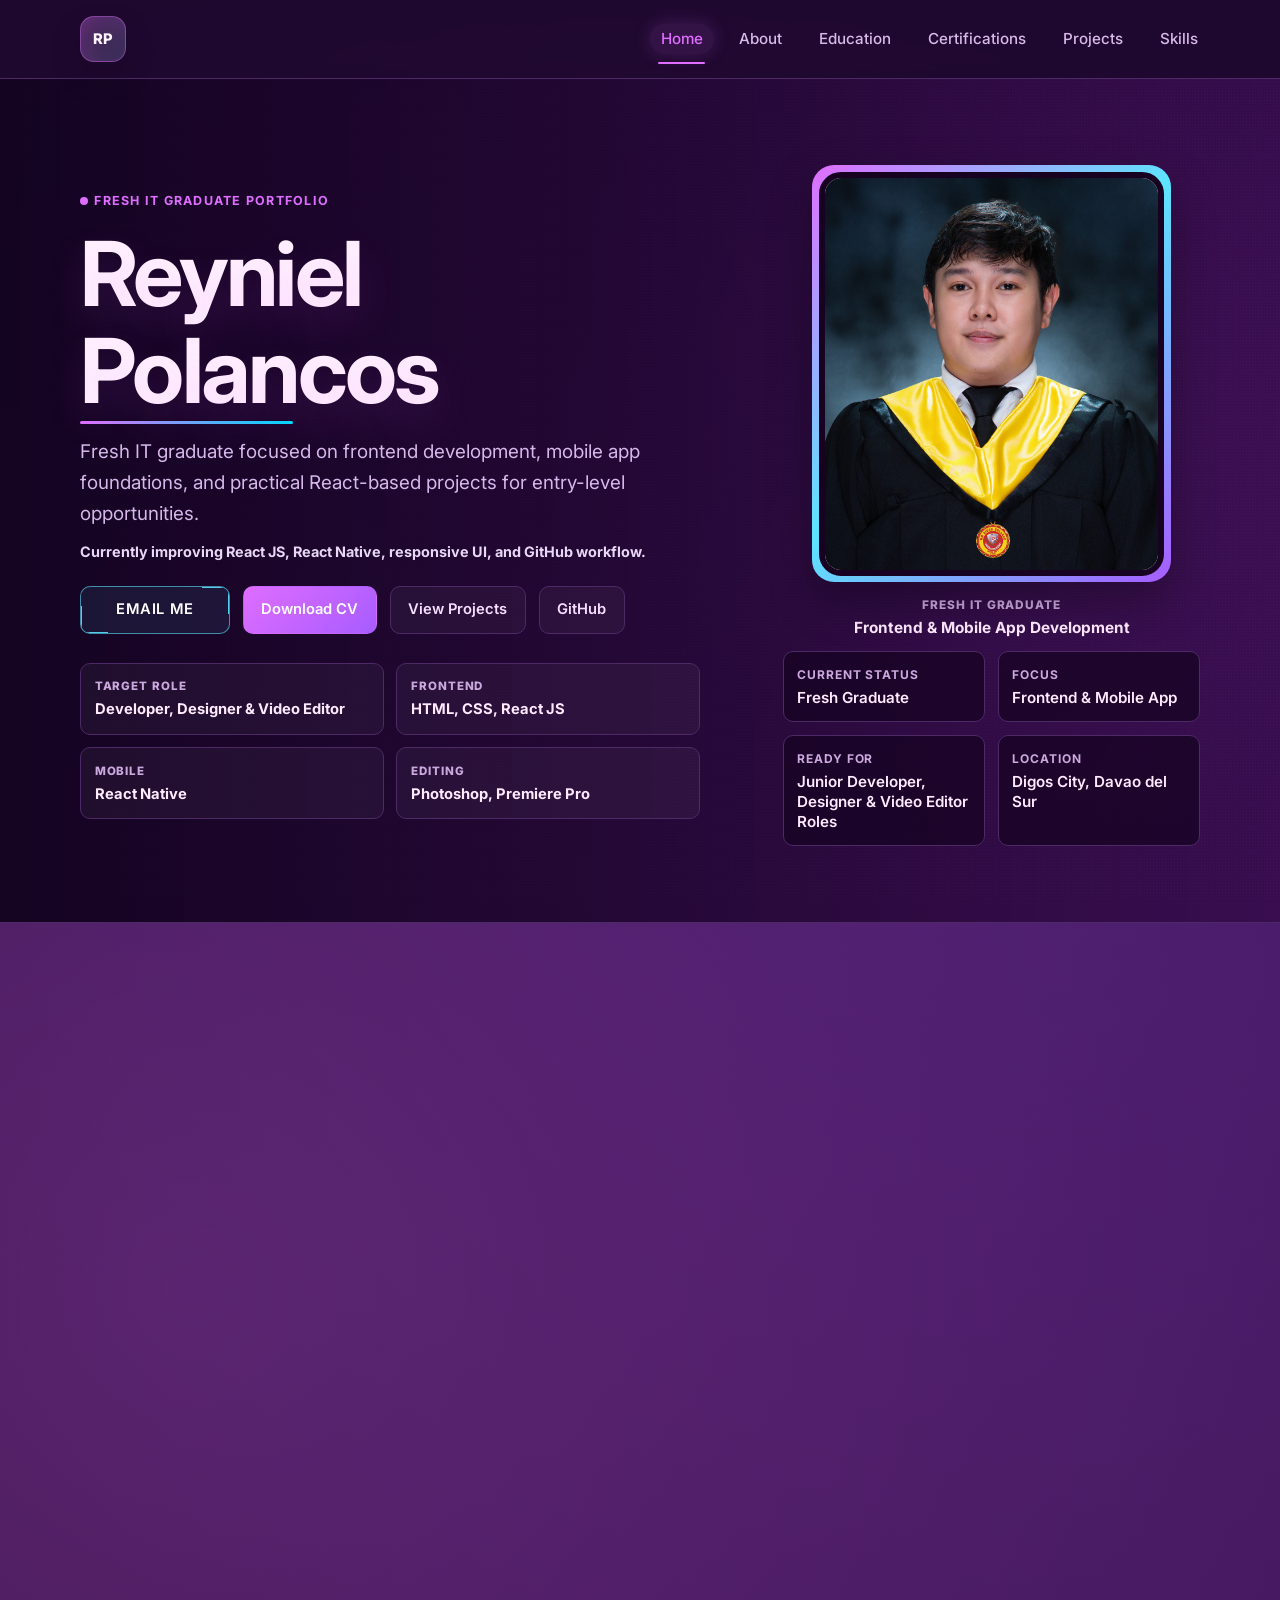
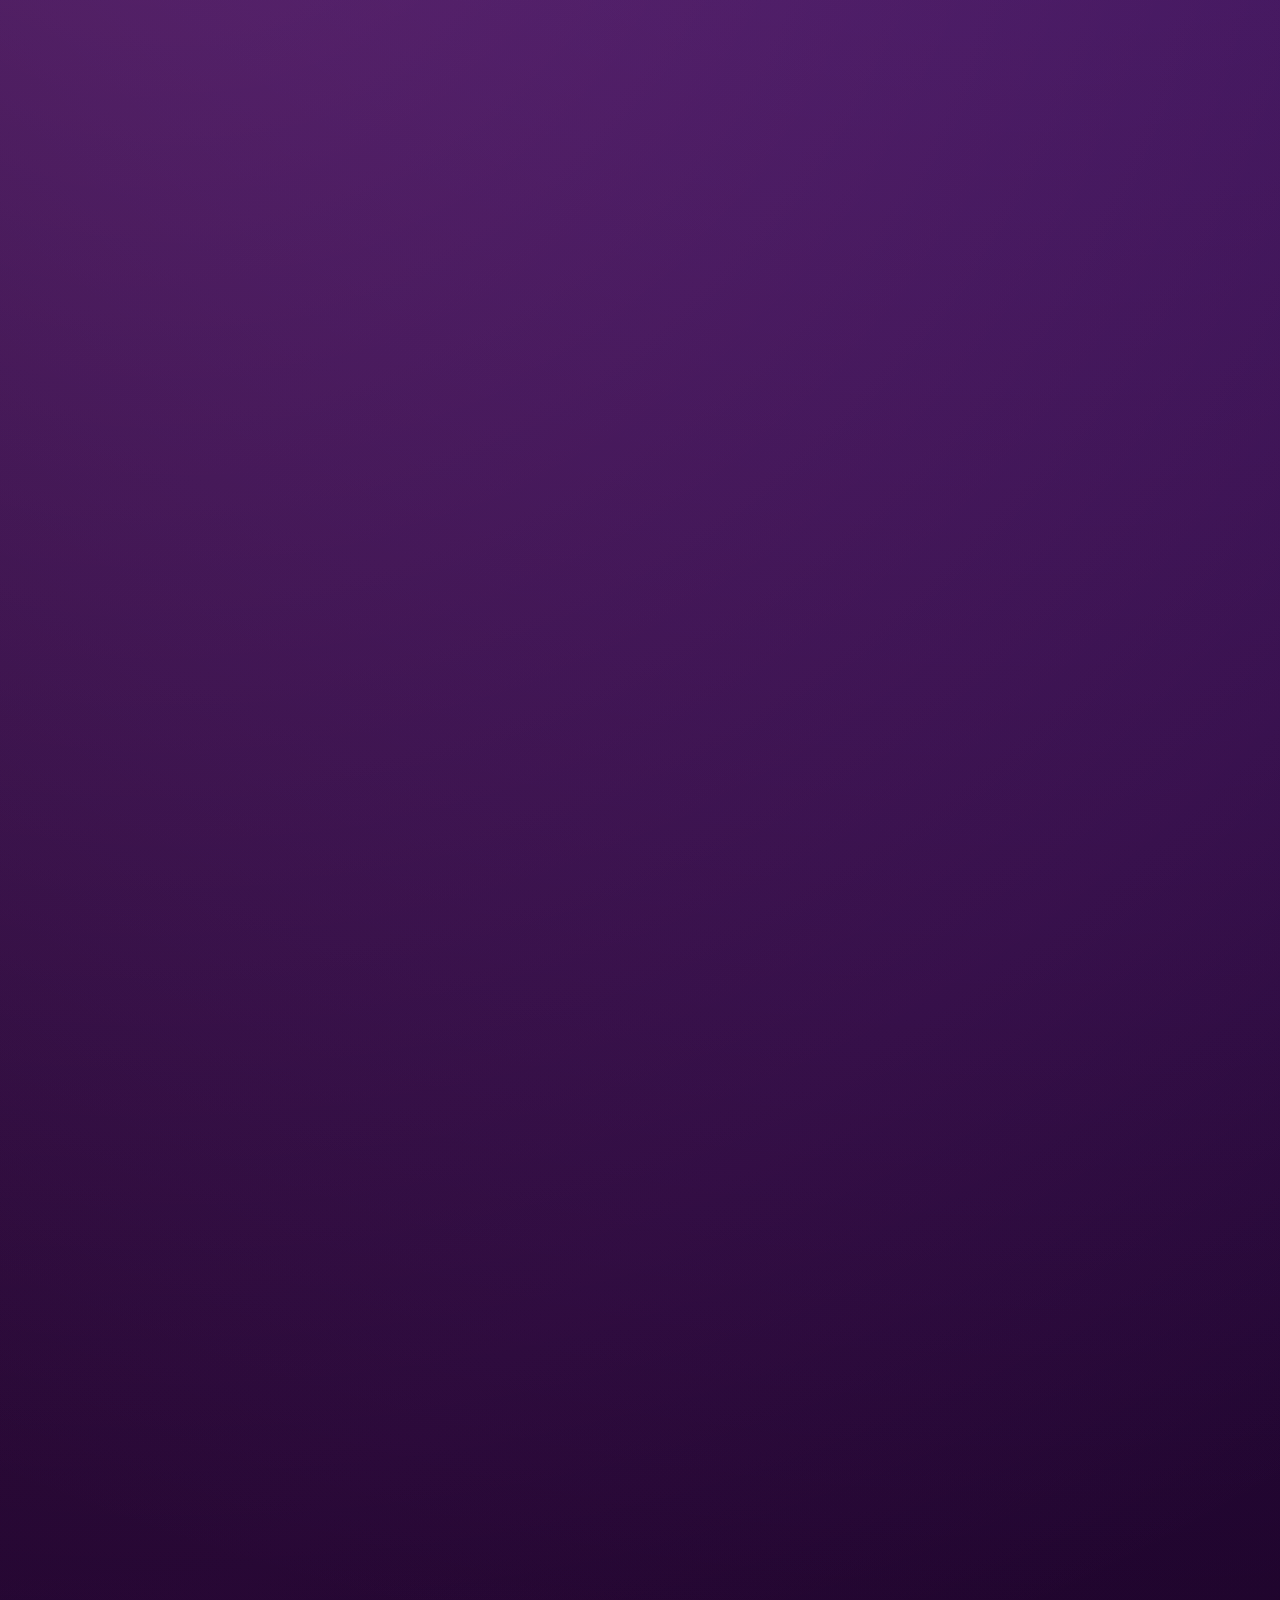
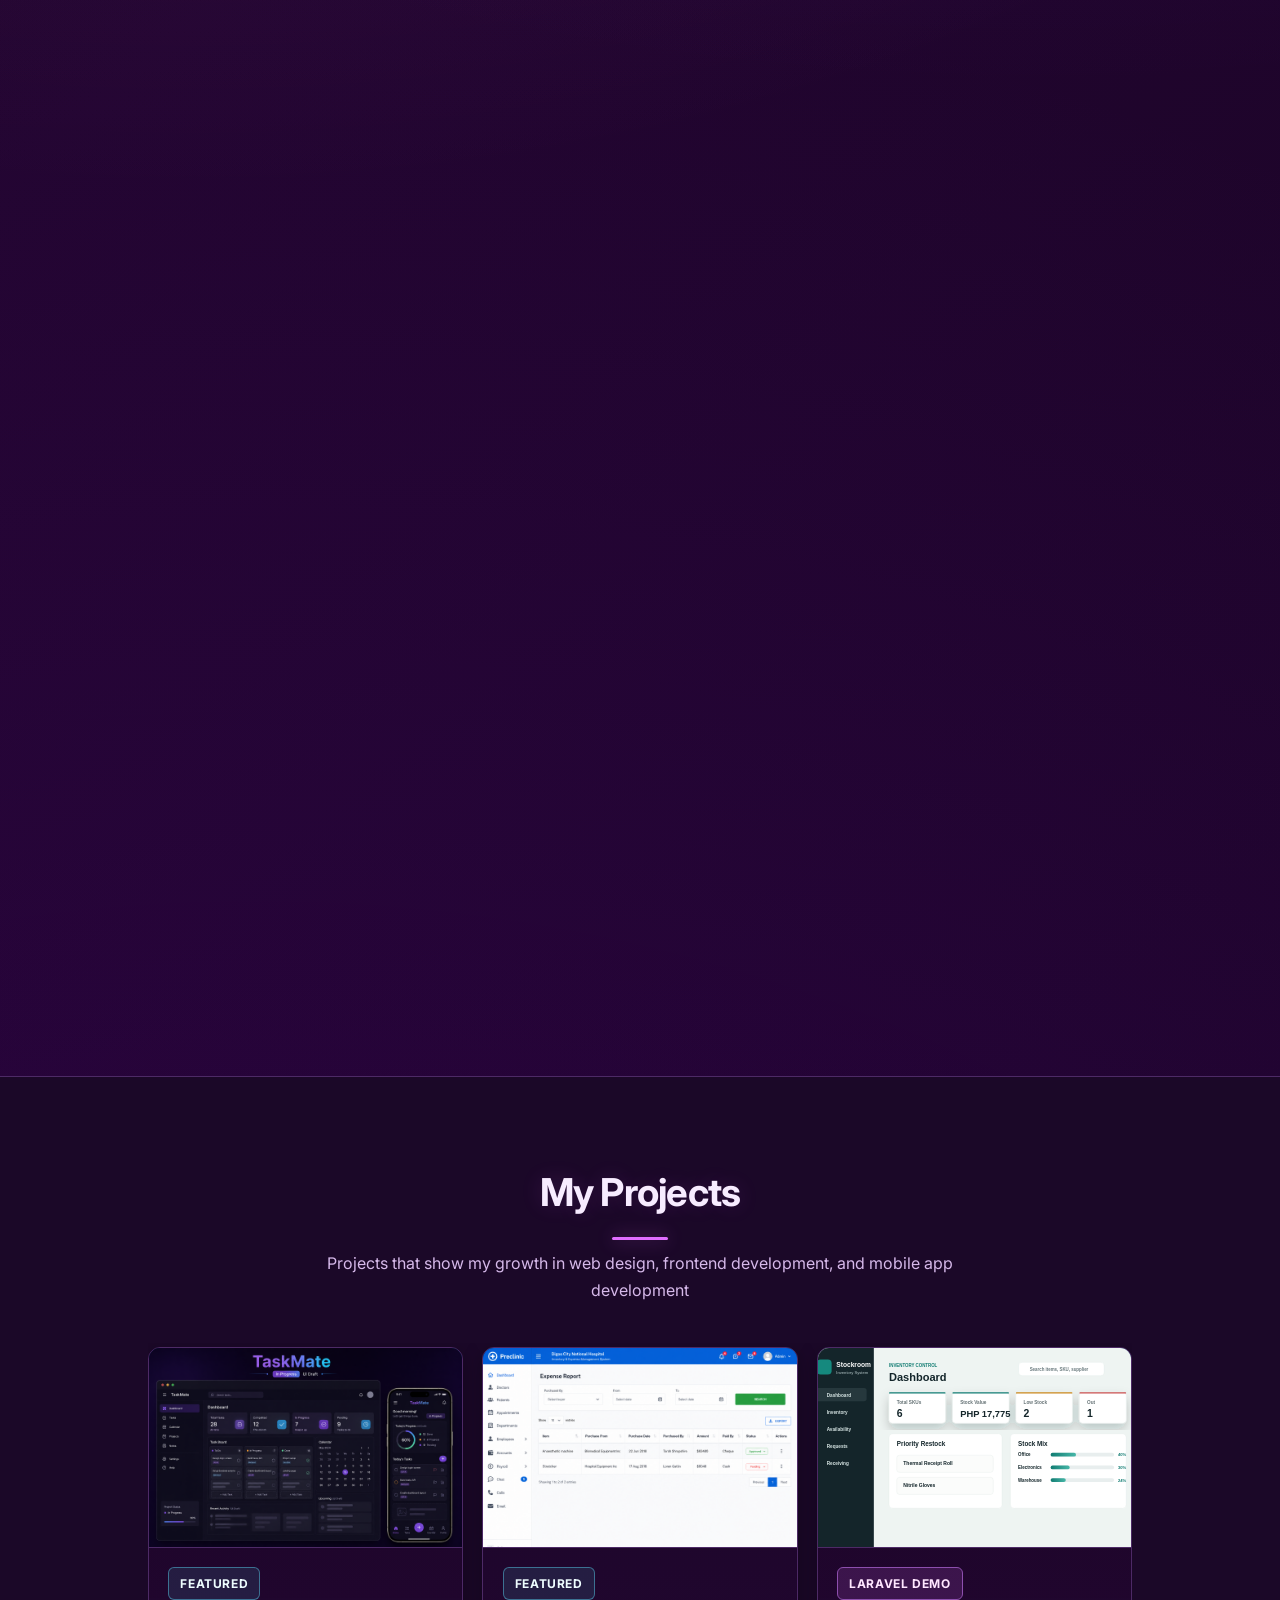
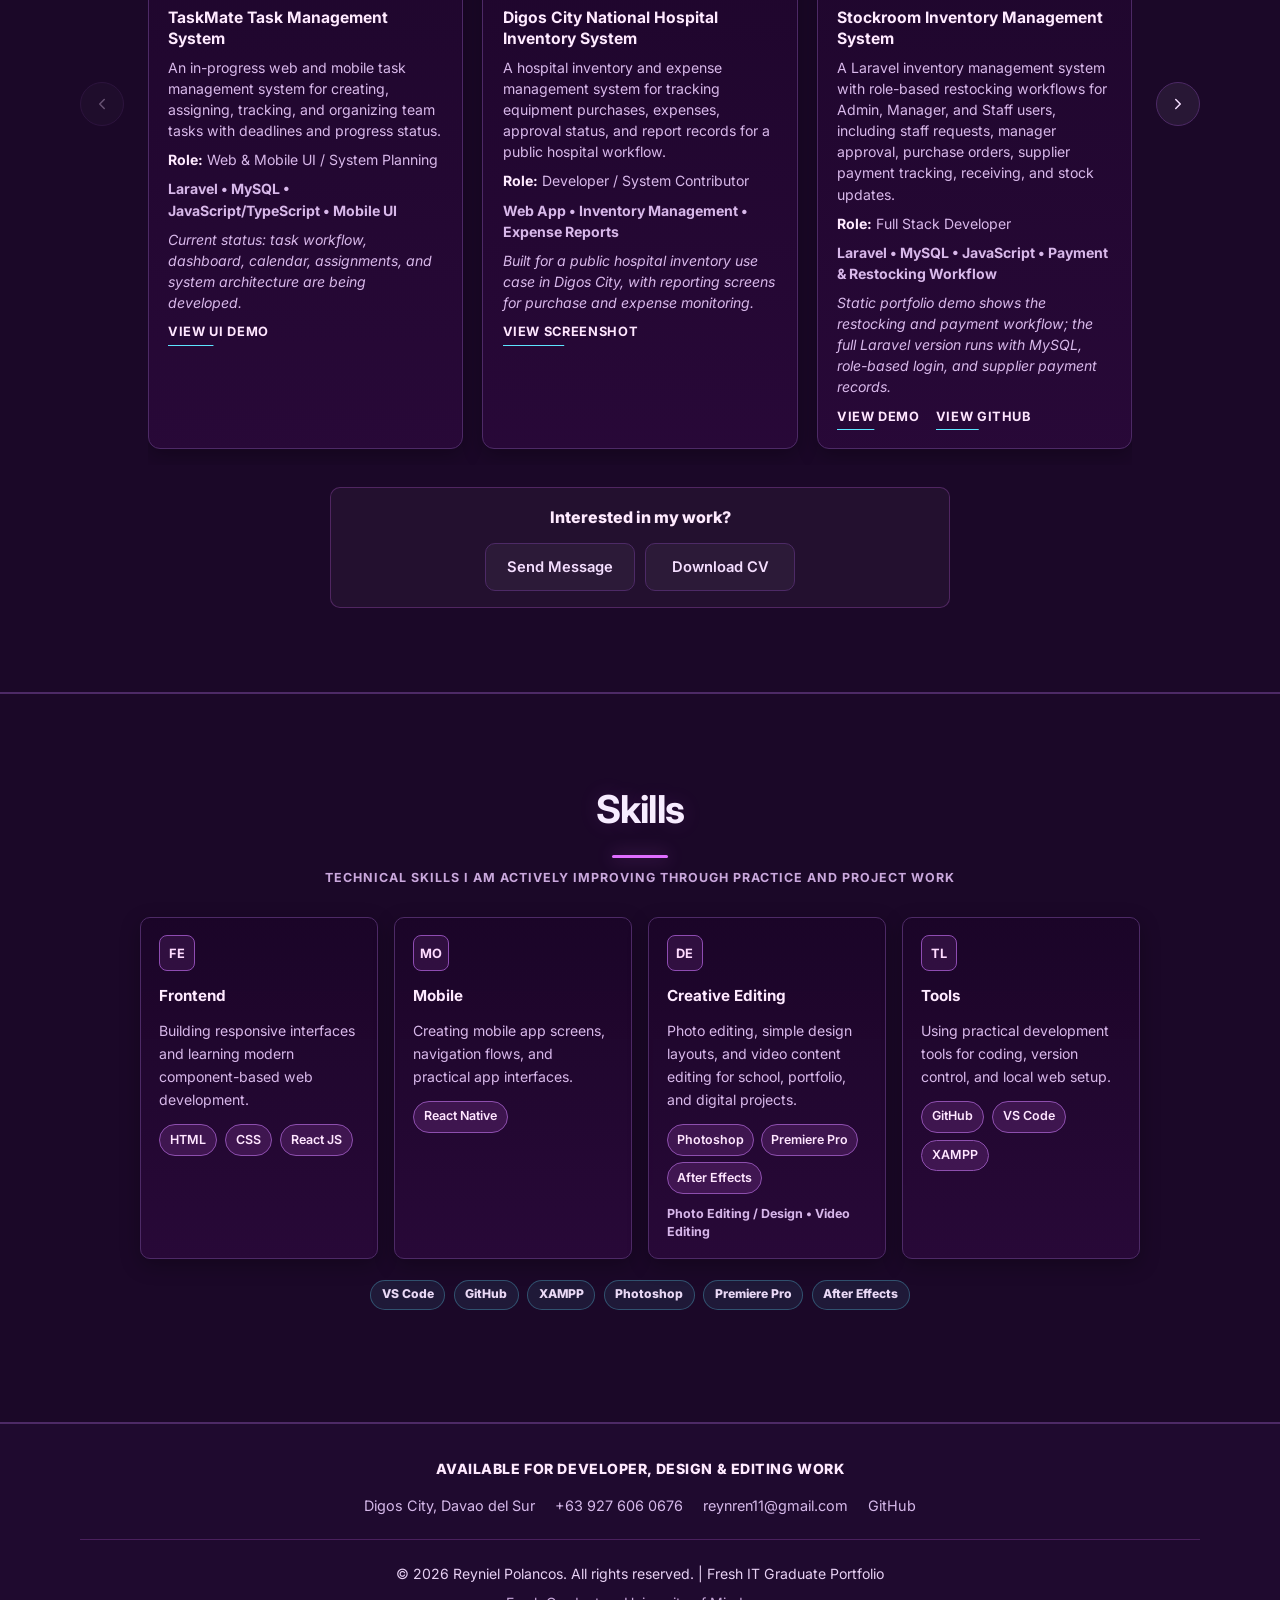
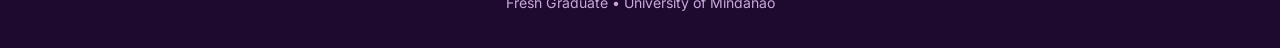
==== commit 780225c1: "Update profile photo and resume" ====
--- a/index.html
+++ b/index.html
@@ -52,7 +52,7 @@
                 <p class="hero-kicker">Fresh IT Graduate Portfolio</p>
                 <h1>Reyniel Polancos</h1>
                 <div class="mobile-profile-summary" aria-label="Mobile profile summary">
-                    <img src="images/profile/reyniel-polancos.png" alt="" aria-hidden="true">
+                    <img src="images/profile/reyniel-polancos-graduation.jpg" alt="" aria-hidden="true">
                     <div>
                         <span>Fresh IT Graduate</span>
                         <strong>Open to Developer, Design & Editing Roles</strong>
@@ -95,7 +95,7 @@
             <div class="hero-panel">
                 <div class="profile-card">
                     <div class="profile-frame">
-                        <img src="images/profile/reyniel-polancos.png" alt="Professional portrait of Reyniel Polancos">
+                        <img src="images/profile/reyniel-polancos-graduation.jpg" alt="Professional portrait of Reyniel Polancos">
                     </div>
                     <div class="profile-caption">
                         <span>Fresh IT Graduate</span>
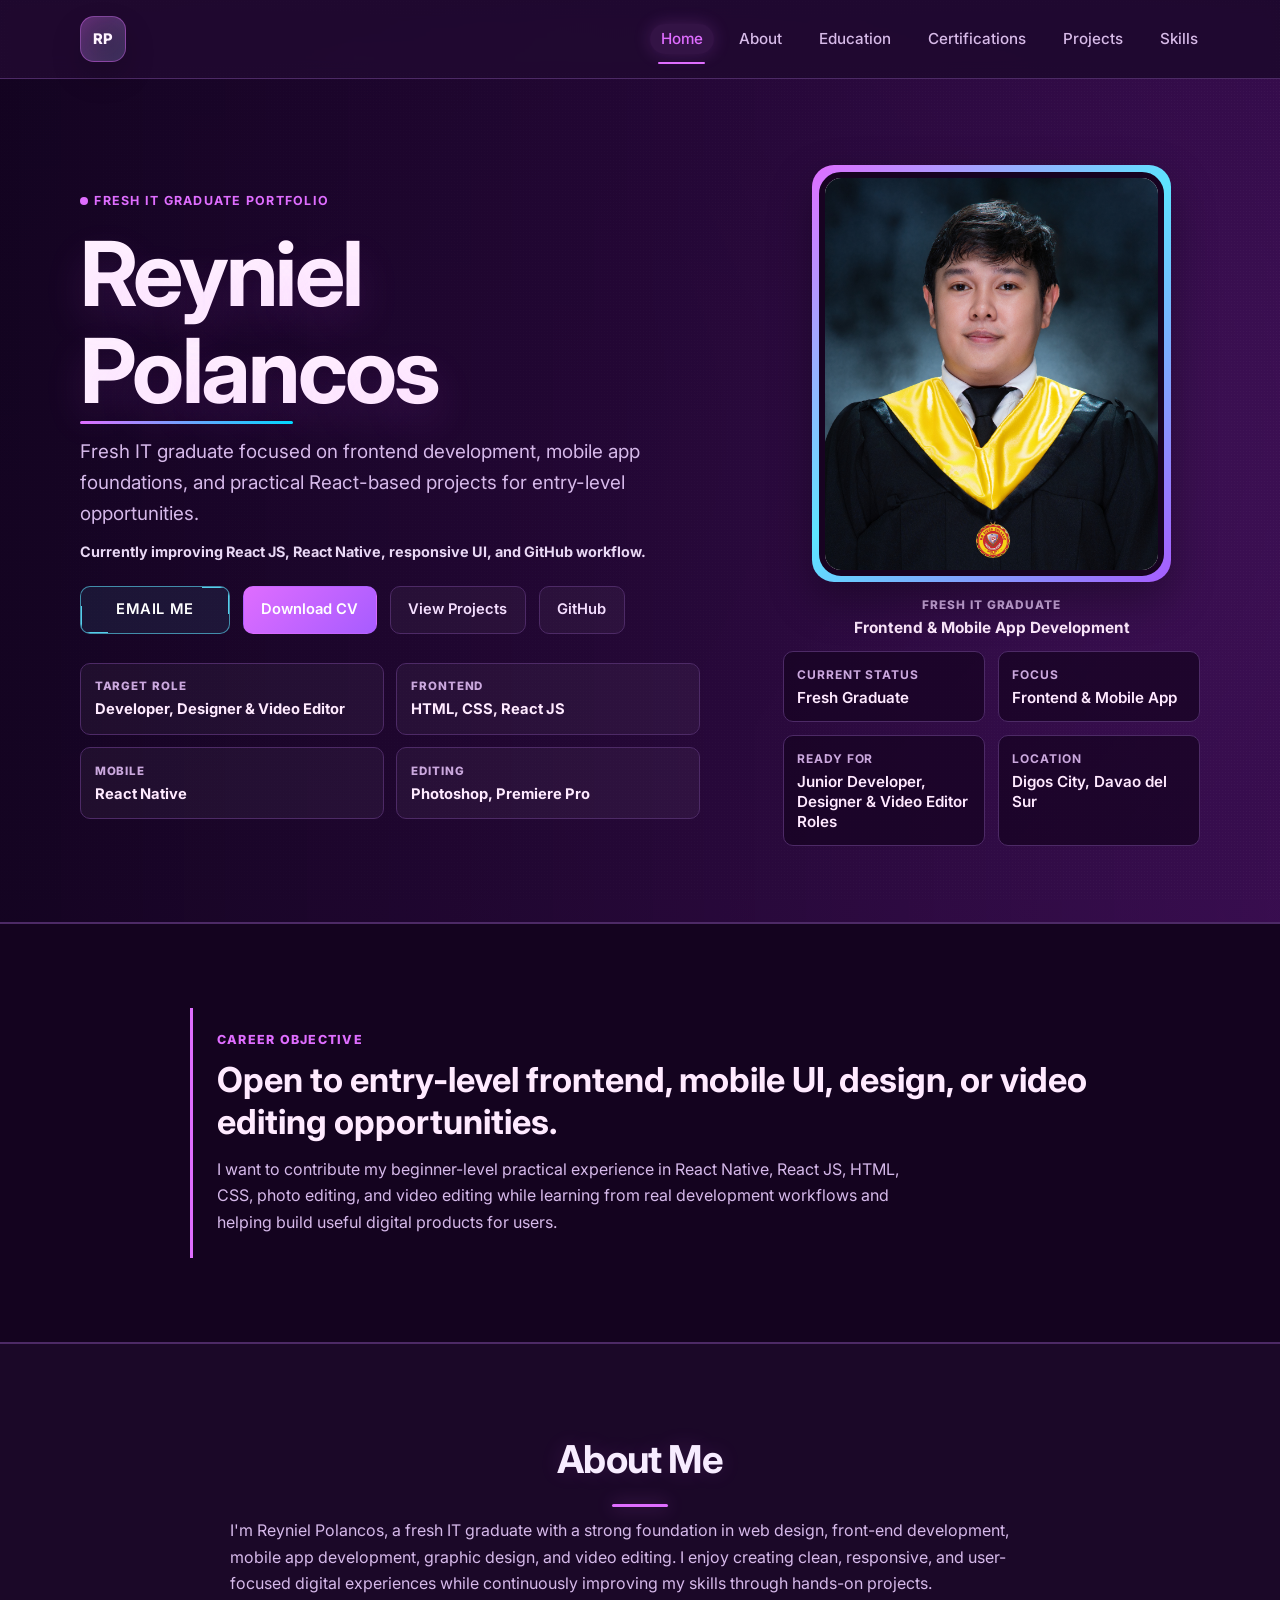
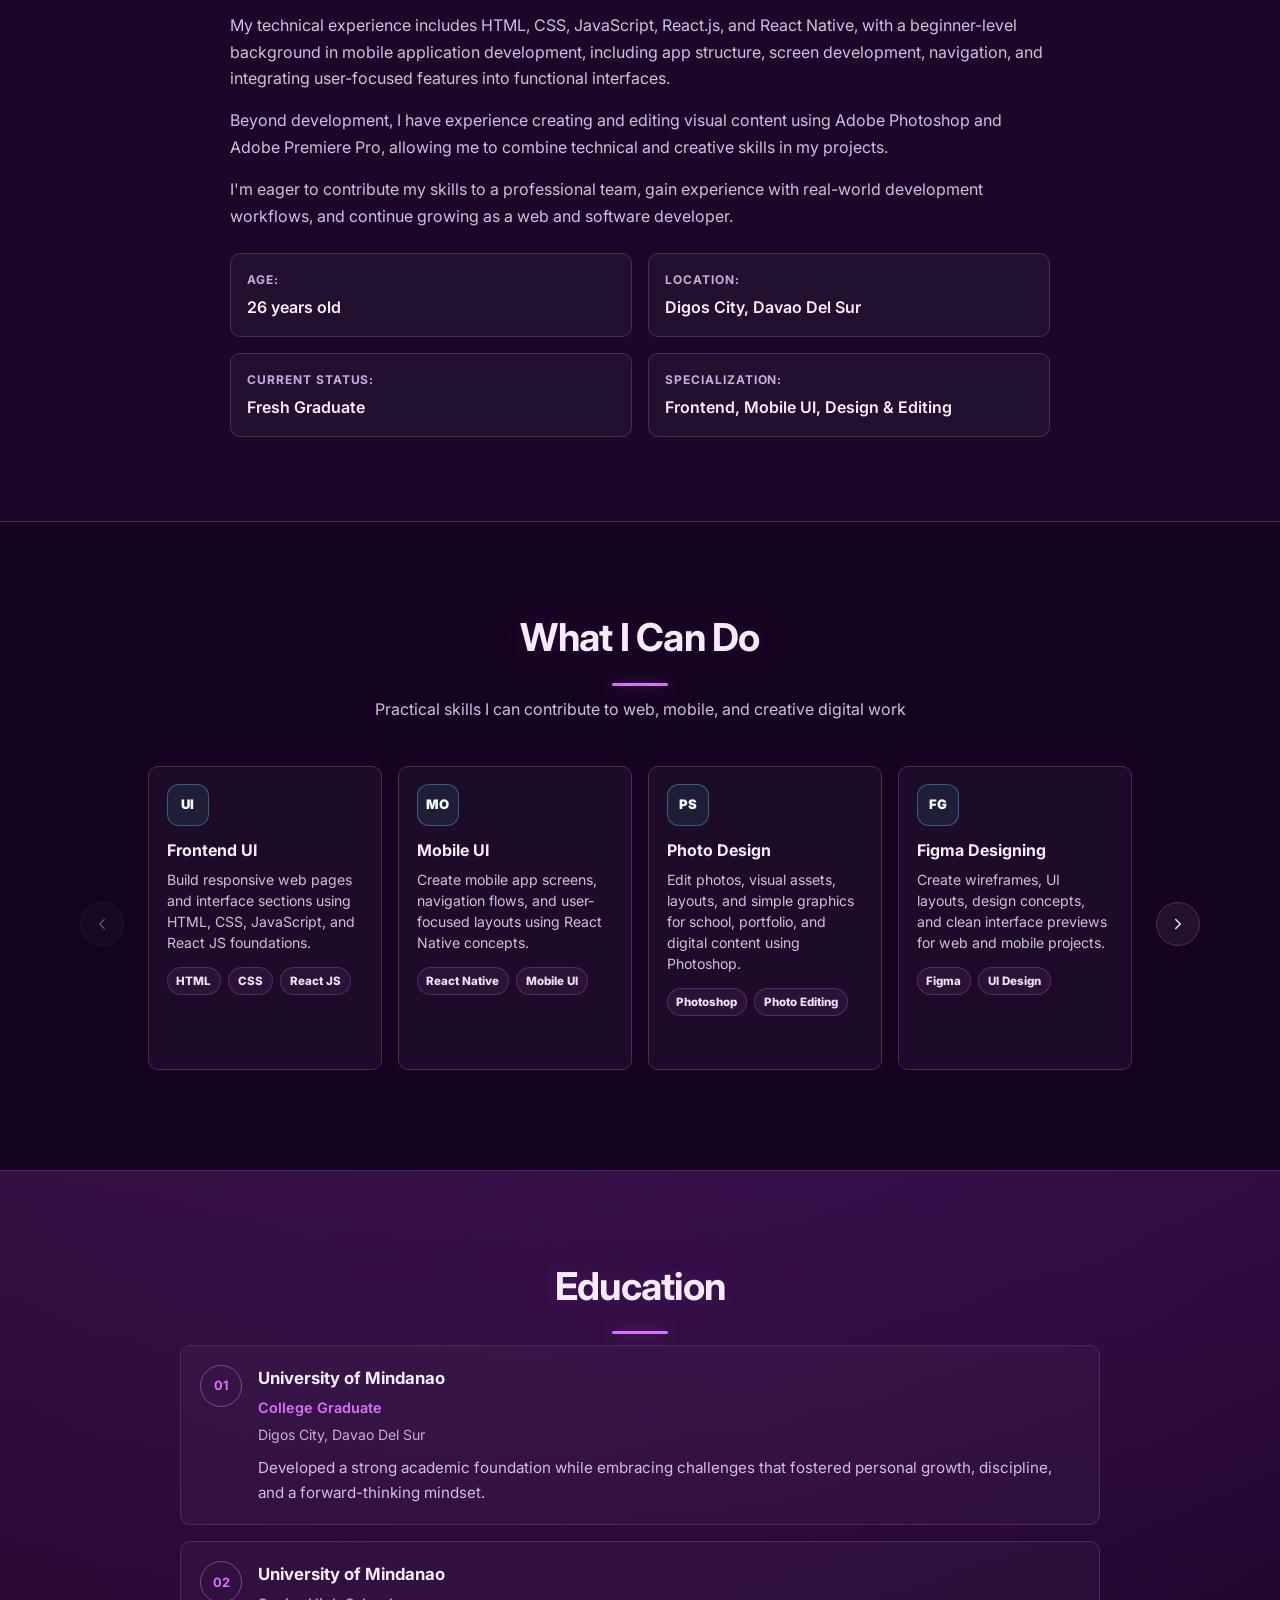
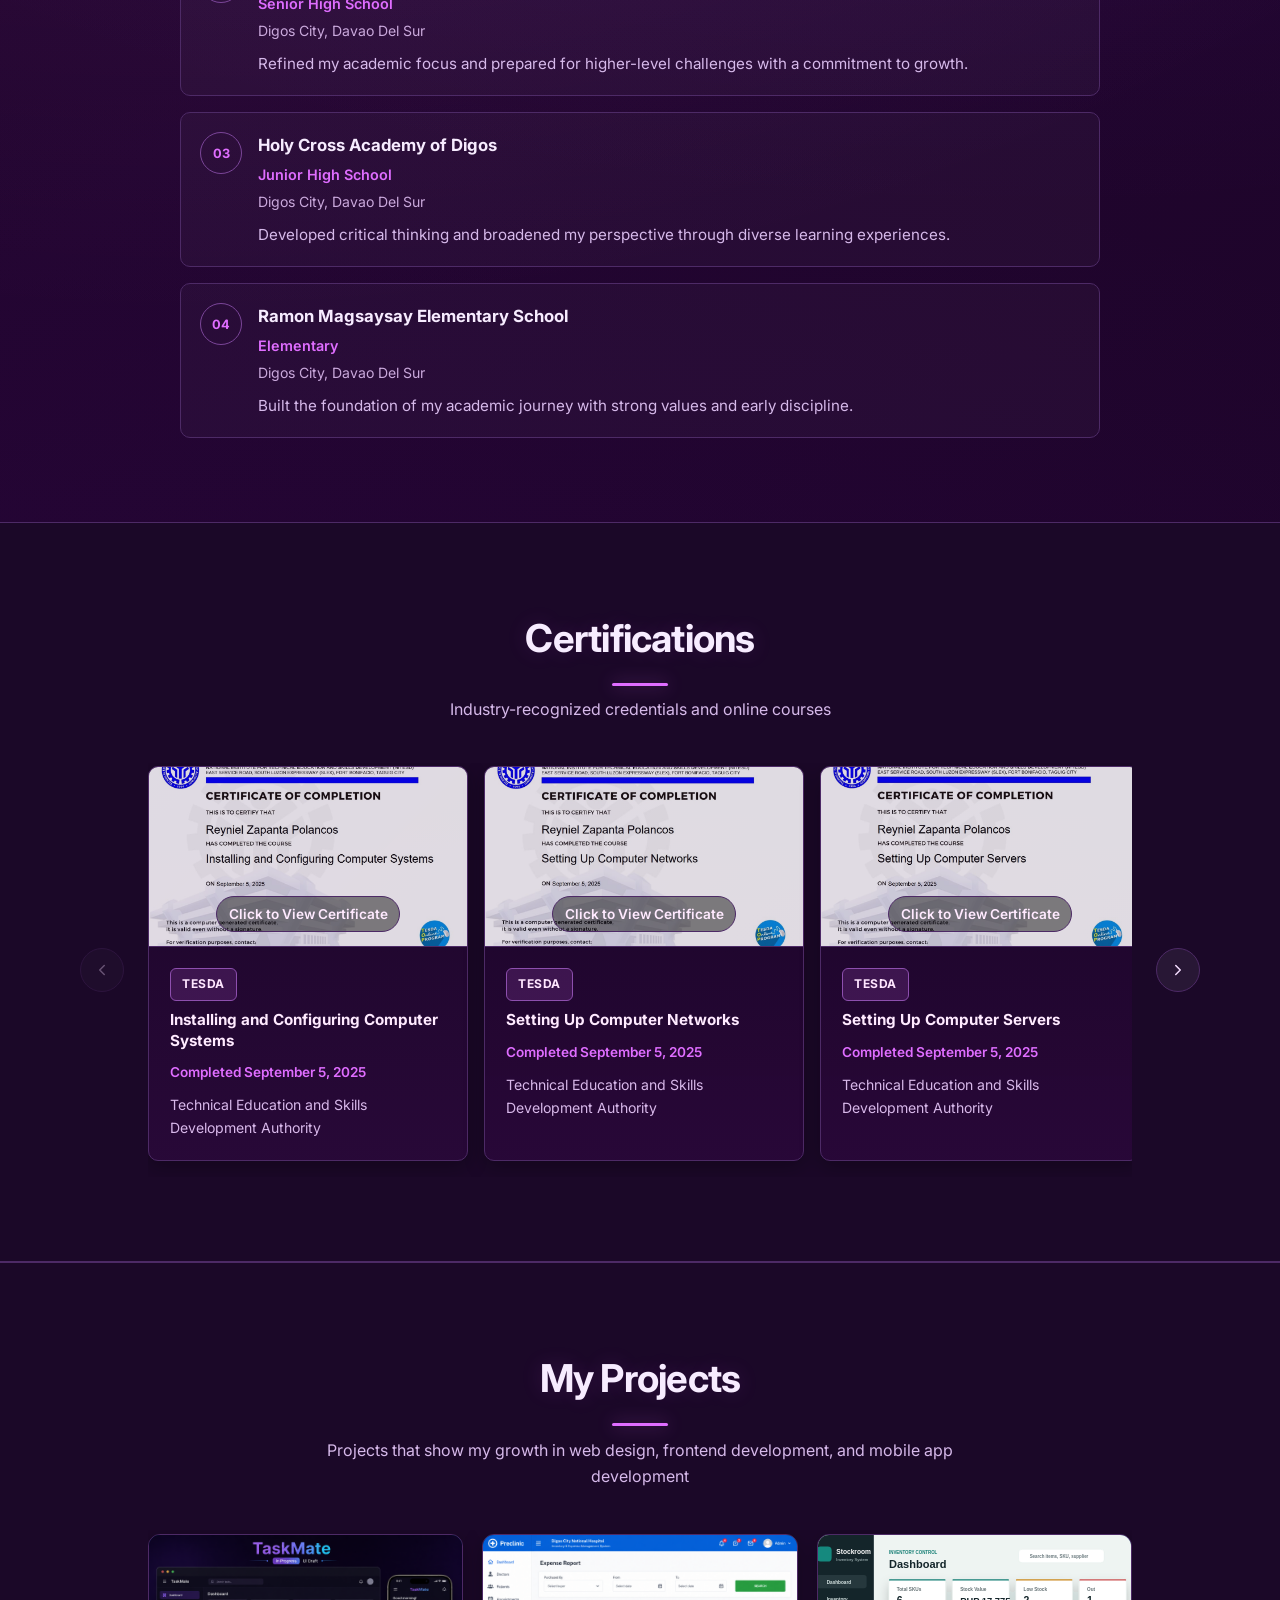
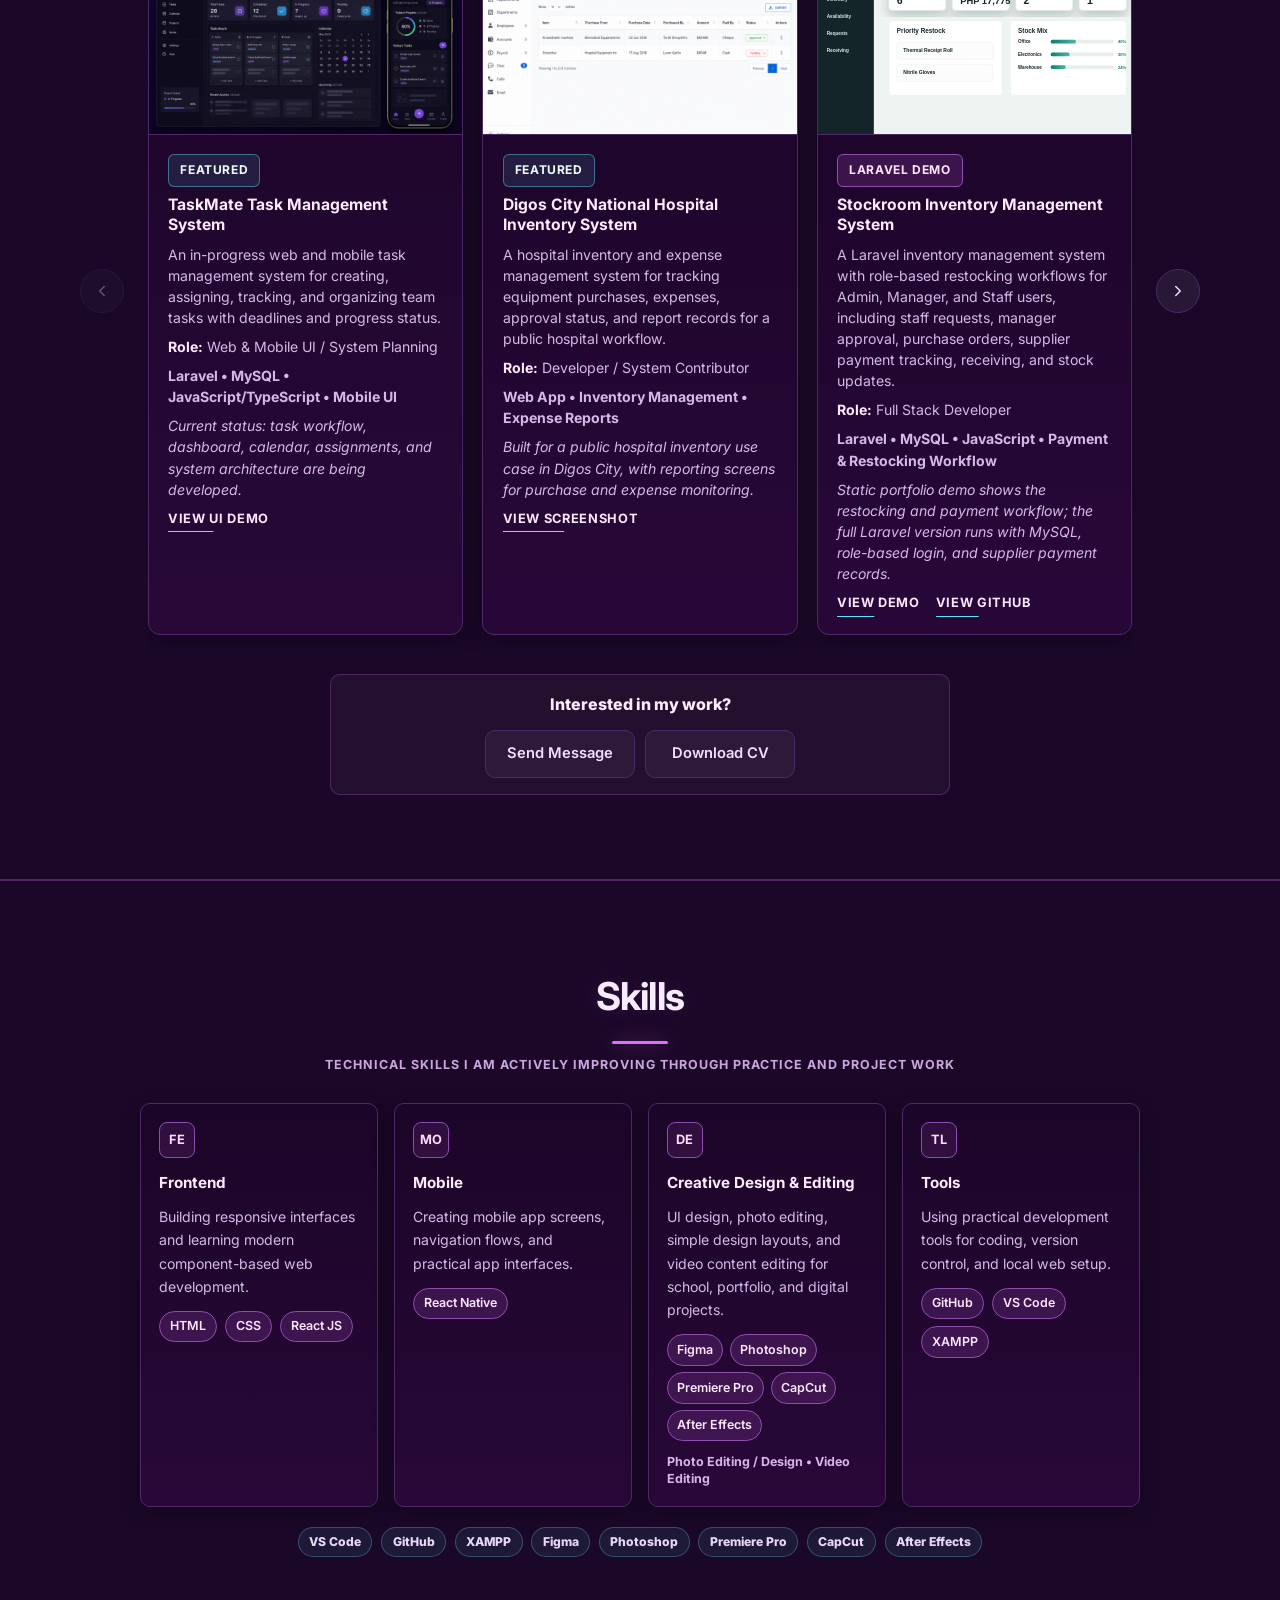
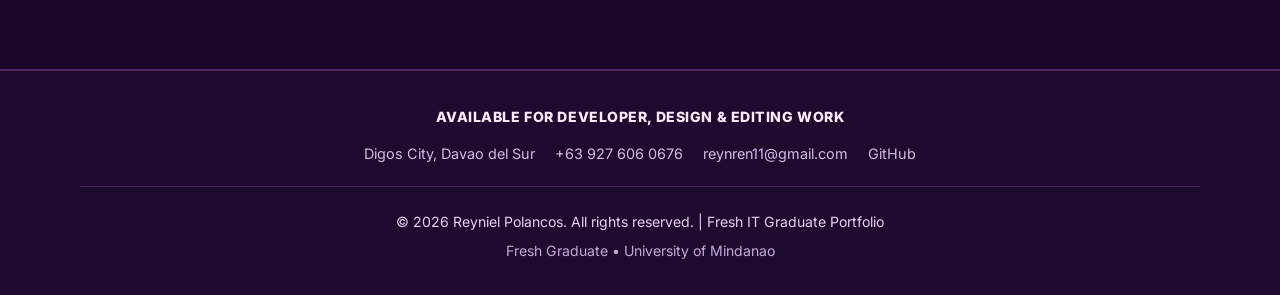
==== commit 7e183e06: "Update portfolio skills and services slider" ====
--- a/index.html
+++ b/index.html
@@ -7,7 +7,8 @@
     <link rel="preconnect" href="https://fonts.googleapis.com">
     <link rel="preconnect" href="https://fonts.gstatic.com" crossorigin>
     <link href="https://fonts.googleapis.com/css2?family=Inter:wght@400;500;600;700;800&display=swap" rel="stylesheet">
-    <link rel="stylesheet" href="css/style.css">
+    <script src="https://mcp.figma.com/mcp/html-to-design/capture.js" async></script>
+    <link rel="stylesheet" href="css/style.css?v=20260802-services-slider">
 </head>
 <body>
     <!-- Navigation -->
@@ -139,8 +140,10 @@
             <h2 class="section-title">About Me</h2>
             <div class="about-content">
                 <div class="about-text">
-                    <p>I'm Reyniel Polancos, a fresh IT graduate with a strong foundation in web design, frontend development, photo editing/design, video editing, and practical project work. I build clean, responsive interfaces and continue improving my skills through hands-on projects using HTML, CSS, React JS, and React Native.</p>
-                    <p>I have beginner-level practical experience in mobile app development, including React Native app structure, screens, navigation concepts, and connecting user-focused features into a usable interface. I also edit photos and visual assets in Photoshop and create video content in Premiere Pro. I'm looking for a company where I can contribute, learn from real development workflows, and grow in a role related to my expertise.</p>
+                    <p>I'm Reyniel Polancos, a fresh IT graduate with a strong foundation in web design, front-end development, mobile app development, graphic design, and video editing. I enjoy creating clean, responsive, and user-focused digital experiences while continuously improving my skills through hands-on projects.</p>
+                    <p>My technical experience includes HTML, CSS, JavaScript, React.js, and React Native, with a beginner-level background in mobile application development, including app structure, screen development, navigation, and integrating user-focused features into functional interfaces.</p>
+                    <p>Beyond development, I have experience creating and editing visual content using Adobe Photoshop and Adobe Premiere Pro, allowing me to combine technical and creative skills in my projects.</p>
+                    <p>I'm eager to contribute my skills to a professional team, gain experience with real-world development workflows, and continue growing as a web and software developer.</p>
                     <div class="info-grid">
                         <div class="info-item">
                             <span class="label">Age:</span>
@@ -169,47 +172,72 @@
         <div class="container">
             <h2 class="section-title">What I Can Do</h2>
             <p class="section-subtitle">Practical skills I can contribute to web, mobile, and creative digital work</p>
-            <div class="services-grid" aria-label="Services and practical skills">
-                <div class="service-card">
-                    <div class="service-icon">UI</div>
-                    <h3>Frontend UI</h3>
-                    <p>Build responsive web pages and interface sections using HTML, CSS, JavaScript, and React JS foundations.</p>
-                    <div class="service-tags">
-                        <span>HTML</span>
-                        <span>CSS</span>
-                        <span>React JS</span>
-                    </div>
-                </div>
-
-                <div class="service-card">
-                    <div class="service-icon">MO</div>
-                    <h3>Mobile UI</h3>
-                    <p>Create mobile app screens, navigation flows, and user-focused layouts using React Native concepts.</p>
-                    <div class="service-tags">
-                        <span>React Native</span>
-                        <span>Mobile UI</span>
-                    </div>
-                </div>
-
-                <div class="service-card">
-                    <div class="service-icon">PS</div>
-                    <h3>Photo Design</h3>
-                    <p>Edit photos, visual assets, layouts, and simple graphics for school, portfolio, and digital content.</p>
-                    <div class="service-tags">
-                        <span>Photoshop</span>
-                        <span>Photo Editing</span>
-                    </div>
-                </div>
-
-                <div class="service-card">
-                    <div class="service-icon">PR</div>
-                    <h3>Video Editing</h3>
-                    <p>Edit videos for presentations, school projects, portfolio content, and short digital media pieces.</p>
-                    <div class="service-tags">
-                        <span>Premiere Pro</span>
-                        <span>Video Editing</span>
-                    </div>
-                </div>
+            <div class="services-carousel carousel-controls" aria-label="Services carousel">
+                <button class="cert-scroll-btn cert-scroll-btn--left" type="button" aria-label="Scroll services left" aria-controls="servicesScroller">
+                    <svg viewBox="0 0 24 24" fill="none" xmlns="http://www.w3.org/2000/svg" aria-hidden="true">
+                        <path d="M15 18L9 12L15 6" stroke="currentColor" stroke-width="2" stroke-linecap="round" stroke-linejoin="round"/>
+                    </svg>
+                </button>
+
+                <div class="services-grid" id="servicesScroller" tabindex="0" role="region" aria-label="Services and practical skills">
+                    <div class="service-card">
+                        <div class="service-icon">UI</div>
+                        <h3>Frontend UI</h3>
+                        <p>Build responsive web pages and interface sections using HTML, CSS, JavaScript, and React JS foundations.</p>
+                        <div class="service-tags">
+                            <span>HTML</span>
+                            <span>CSS</span>
+                            <span>React JS</span>
+                        </div>
+                    </div>
+
+                    <div class="service-card">
+                        <div class="service-icon">MO</div>
+                        <h3>Mobile UI</h3>
+                        <p>Create mobile app screens, navigation flows, and user-focused layouts using React Native concepts.</p>
+                        <div class="service-tags">
+                            <span>React Native</span>
+                            <span>Mobile UI</span>
+                        </div>
+                    </div>
+
+                    <div class="service-card">
+                        <div class="service-icon">PS</div>
+                        <h3>Photo Design</h3>
+                        <p>Edit photos, visual assets, layouts, and simple graphics for school, portfolio, and digital content using Photoshop.</p>
+                        <div class="service-tags">
+                            <span>Photoshop</span>
+                            <span>Photo Editing</span>
+                        </div>
+                    </div>
+
+                    <div class="service-card">
+                        <div class="service-icon">FG</div>
+                        <h3>Figma Designing</h3>
+                        <p>Create wireframes, UI layouts, design concepts, and clean interface previews for web and mobile projects.</p>
+                        <div class="service-tags">
+                            <span>Figma</span>
+                            <span>UI Design</span>
+                        </div>
+                    </div>
+
+                    <div class="service-card">
+                        <div class="service-icon">PR</div>
+                        <h3>Video Editing</h3>
+                        <p>Edit videos for presentations, school projects, portfolio content, and short digital media pieces using Premiere Pro and CapCut.</p>
+                        <div class="service-tags">
+                            <span>Premiere Pro</span>
+                            <span>CapCut</span>
+                            <span>Video Editing</span>
+                        </div>
+                    </div>
+                </div>
+
+                <button class="cert-scroll-btn cert-scroll-btn--right" type="button" aria-label="Scroll services right" aria-controls="servicesScroller">
+                    <svg viewBox="0 0 24 24" fill="none" xmlns="http://www.w3.org/2000/svg" aria-hidden="true">
+                        <path d="M9 18L15 12L9 6" stroke="currentColor" stroke-width="2" stroke-linecap="round" stroke-linejoin="round"/>
+                    </svg>
+                </button>
             </div>
         </div>
     </section>
@@ -585,11 +613,13 @@
 
                 <div class="skill-card skill-category-card skill-category-card--design" tabindex="0">
                     <div class="skill-icon">DE</div>
-                    <h3>Creative Editing</h3>
-                    <p class="skill-description">Photo editing, simple design layouts, and video content editing for school, portfolio, and digital projects.</p>
+                    <h3>Creative Design & Editing</h3>
+                    <p class="skill-description">UI design, photo editing, simple design layouts, and video content editing for school, portfolio, and digital projects.</p>
                     <div class="skill-list skill-list--editing">
+                        <span>Figma</span>
                         <span>Photoshop</span>
                         <span>Premiere Pro</span>
+                        <span>CapCut</span>
                         <span>After Effects</span>
                     </div>
                     <p class="skill-note">Photo Editing / Design &bull; Video Editing</p>
@@ -610,8 +640,10 @@
                 <span>VS Code</span>
                 <span>GitHub</span>
                 <span>XAMPP</span>
+                <span>Figma</span>
                 <span>Photoshop</span>
                 <span>Premiere Pro</span>
+                <span>CapCut</span>
                 <span>After Effects</span>
             </div>
             <div class="skills-carousel carousel-controls" aria-label="Skills carousel">
@@ -651,10 +683,24 @@
                 </div>
 
                 <div class="skill-card">
+                    <div class="skill-icon">FG</div>
+                    <h3>Figma Designing</h3>
+                    <p class="skill-description">Designing clean interface layouts, wireframes, and visual concepts for web and mobile projects.</p>
+                    <div class="skill-badge">Figma &bull; 55%</div>
+                </div>
+
+                <div class="skill-card">
                     <div class="skill-icon">PR</div>
                     <h3>Video Editing</h3>
                     <p class="skill-description">Editing school, portfolio, and presentation videos using Adobe Premiere Pro.</p>
                     <div class="skill-badge">Premiere Pro &bull; 58%</div>
+                </div>
+
+                <div class="skill-card">
+                    <div class="skill-icon">CC</div>
+                    <h3>CapCut Editing</h3>
+                    <p class="skill-description">Creating short-form video edits, simple transitions, captions, and social media-ready video content.</p>
+                    <div class="skill-badge">CapCut &bull; 58%</div>
                 </div>
 
                 <div class="skill-card">
@@ -809,7 +855,7 @@
         </div>
     </div>
 
-    <script src="js/script.js?v=20260604-clean-email"></script>
+    <script src="js/script.js?v=20260802-services-slider"></script>
 </body>
 </html>
 
--- a/css/style.css
+++ b/css/style.css
@@ -942,20 +942,37 @@
     border-bottom: 1px solid var(--line);
 }
 
+.services-carousel {
+    position: relative;
+    max-width: 1120px;
+    margin-inline: auto;
+    padding-inline: 4.25rem;
+}
+
 .services-grid {
-    display: grid;
-    grid-template-columns: repeat(4, minmax(0, 1fr));
+    display: flex;
     gap: 1rem;
+    overflow-x: auto;
+    padding: 0.2rem 0 1rem;
+    scroll-snap-type: x mandatory;
+    scrollbar-width: none;
+    -webkit-overflow-scrolling: touch;
+}
+
+.services-grid::-webkit-scrollbar {
+    display: none;
 }
 
 .service-card {
     position: relative;
     overflow: hidden;
+    flex: 0 0 calc((100% - 3rem) / 4);
     min-height: 100%;
     border: 1px solid var(--line);
     border-radius: var(--radius-sm);
     padding: 1.1rem;
     background: rgba(255, 255, 255, 0.035);
+    scroll-snap-align: start;
     transition: transform 0.25s ease, border-color 0.25s ease, box-shadow 0.25s ease, background 0.25s ease;
 }
 
@@ -1717,6 +1734,7 @@
 }
 
 .certifications-carousel,
+.services-carousel,
 .projects-carousel,
 .skills-carousel {
     position: relative;
@@ -2548,17 +2566,15 @@
         grid-template-columns: repeat(2, minmax(0, 1fr));
     }
 
-    .services-grid {
-        grid-template-columns: repeat(2, minmax(0, 1fr));
-    }
-
     .certifications-carousel,
+    .services-carousel,
     .projects-carousel,
     .skills-carousel {
         padding-inline: 3rem;
     }
 
     .cert-card,
+    .service-card,
     .project-card,
     .skill-card {
         flex-basis: calc((100% - 1rem) / 2);
@@ -2854,11 +2870,11 @@
     }
 
     .services-grid {
-        grid-template-columns: 1fr;
         gap: 0.85rem;
     }
 
     .service-card {
+        flex-basis: min(88vw, 320px);
         padding: 0.95rem;
     }
 
@@ -2959,6 +2975,7 @@
     }
 
     .certifications-carousel,
+    .services-carousel,
     .projects-carousel,
     .skills-carousel {
         width: 100%;
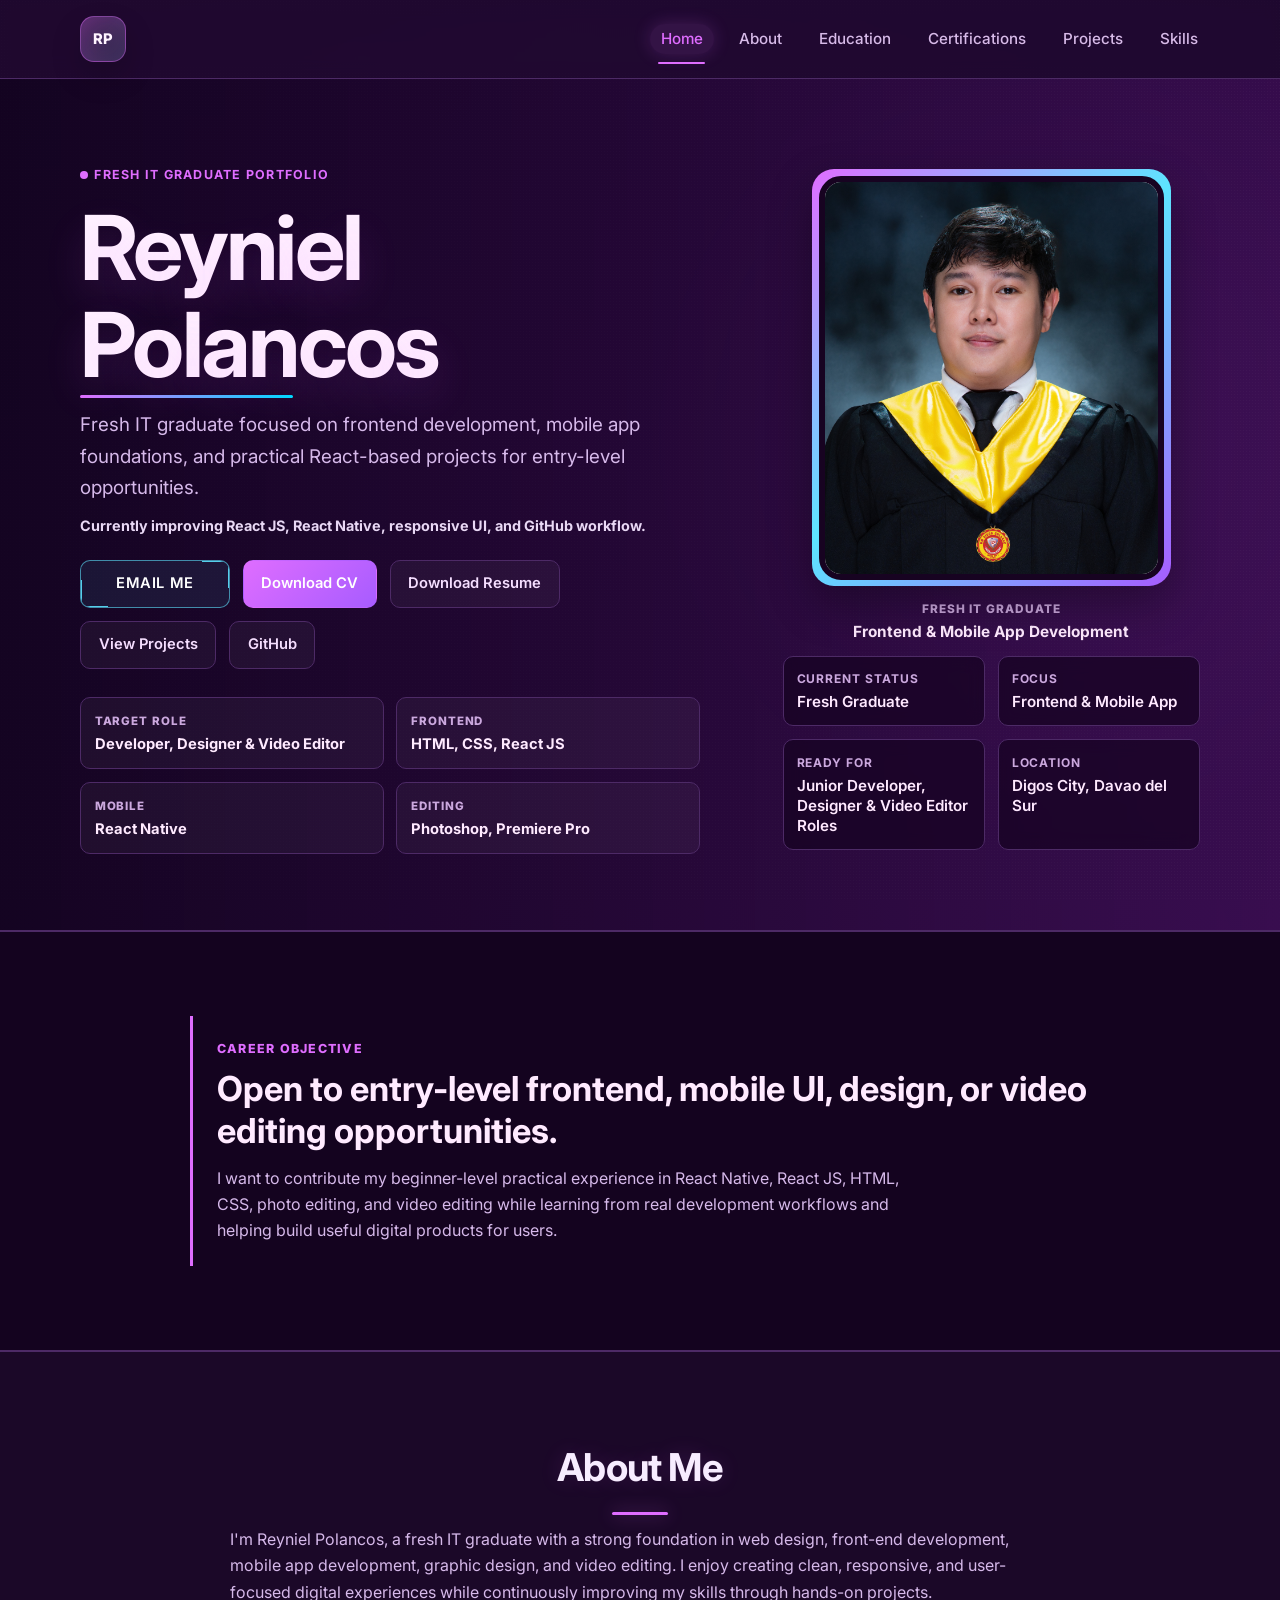
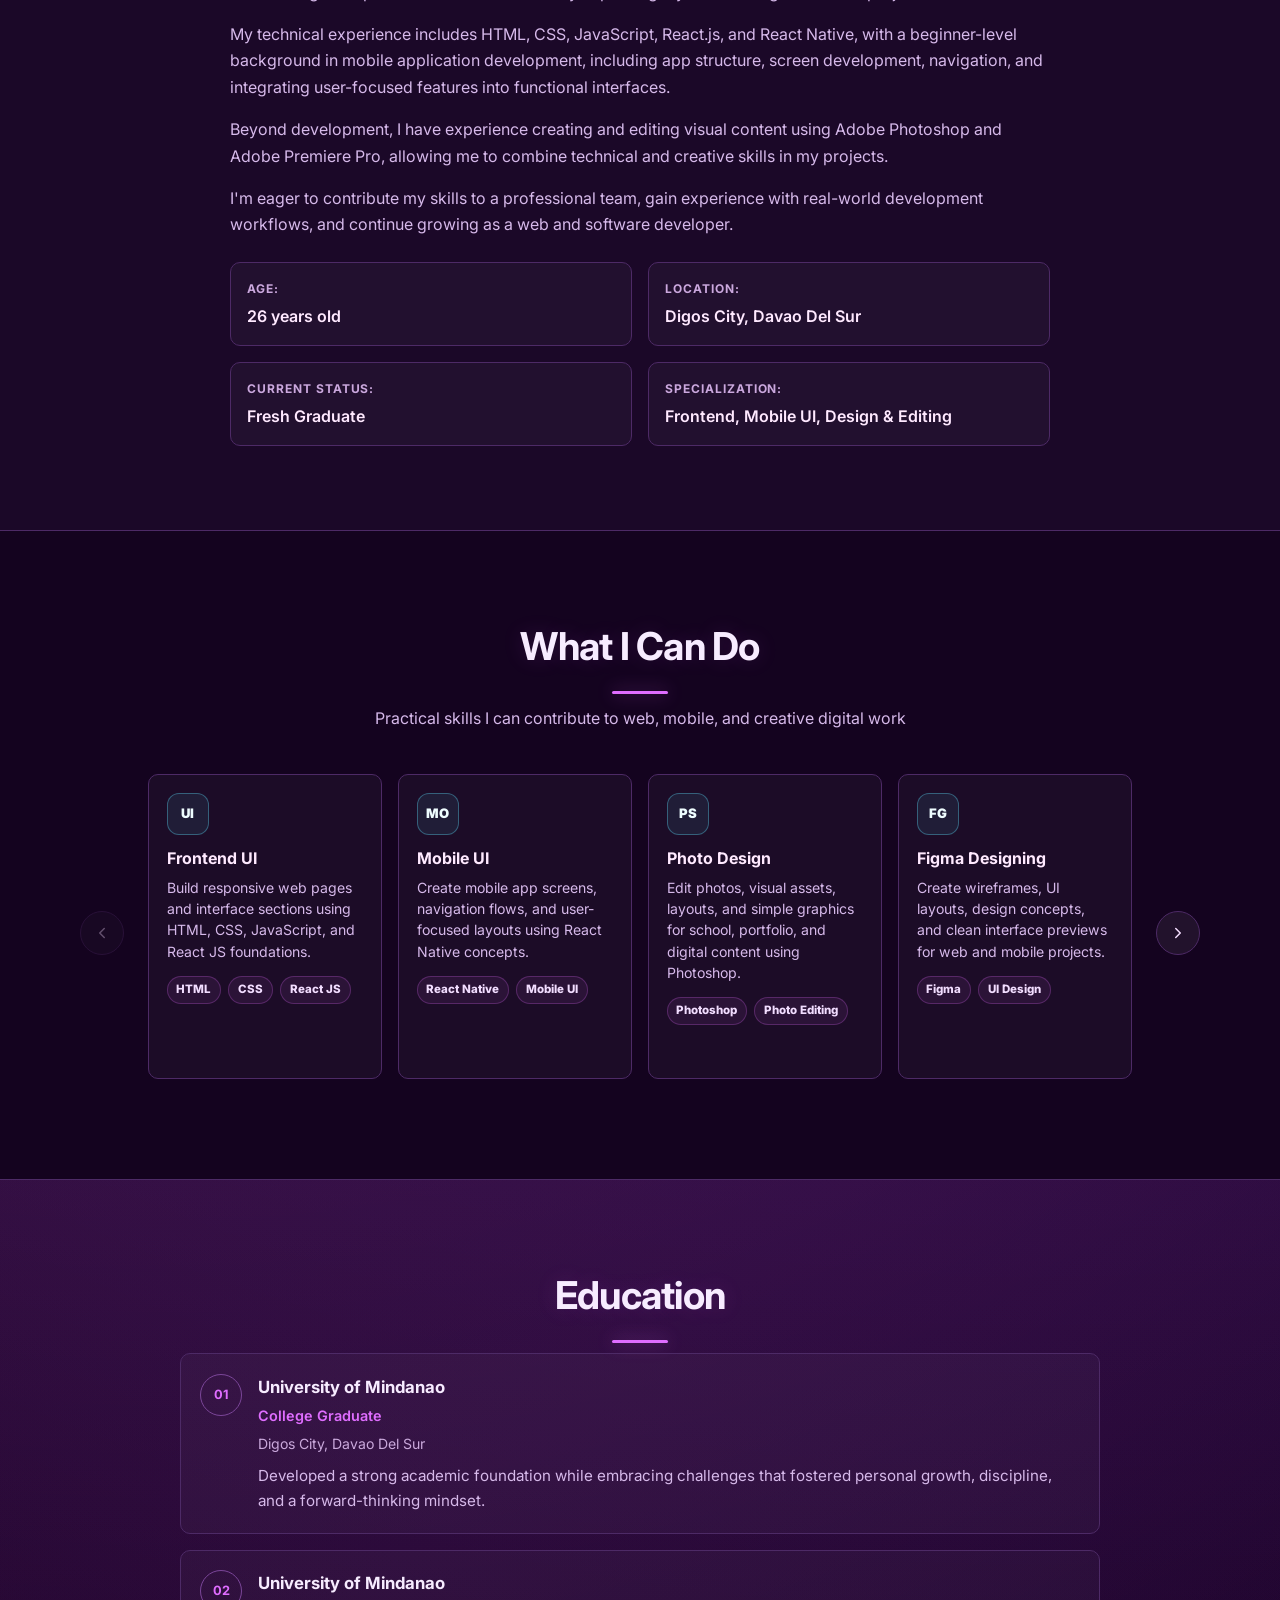
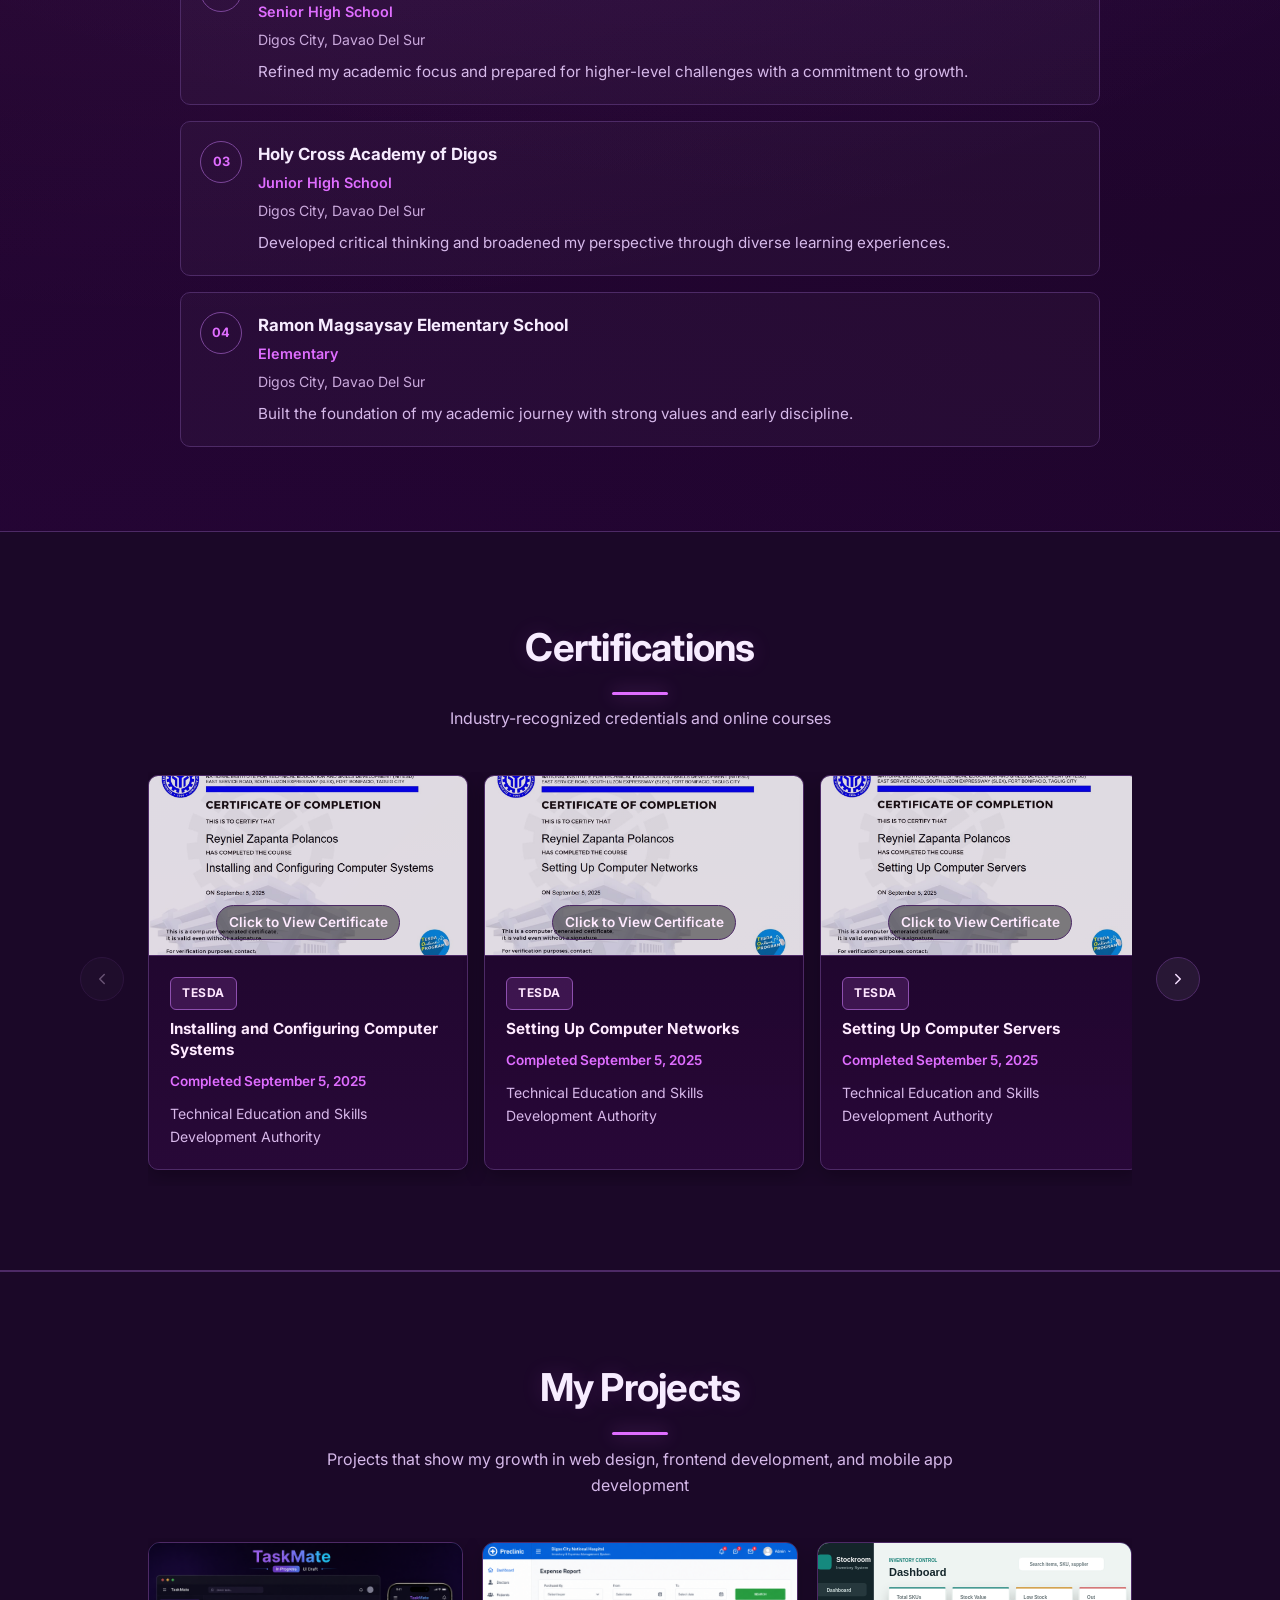
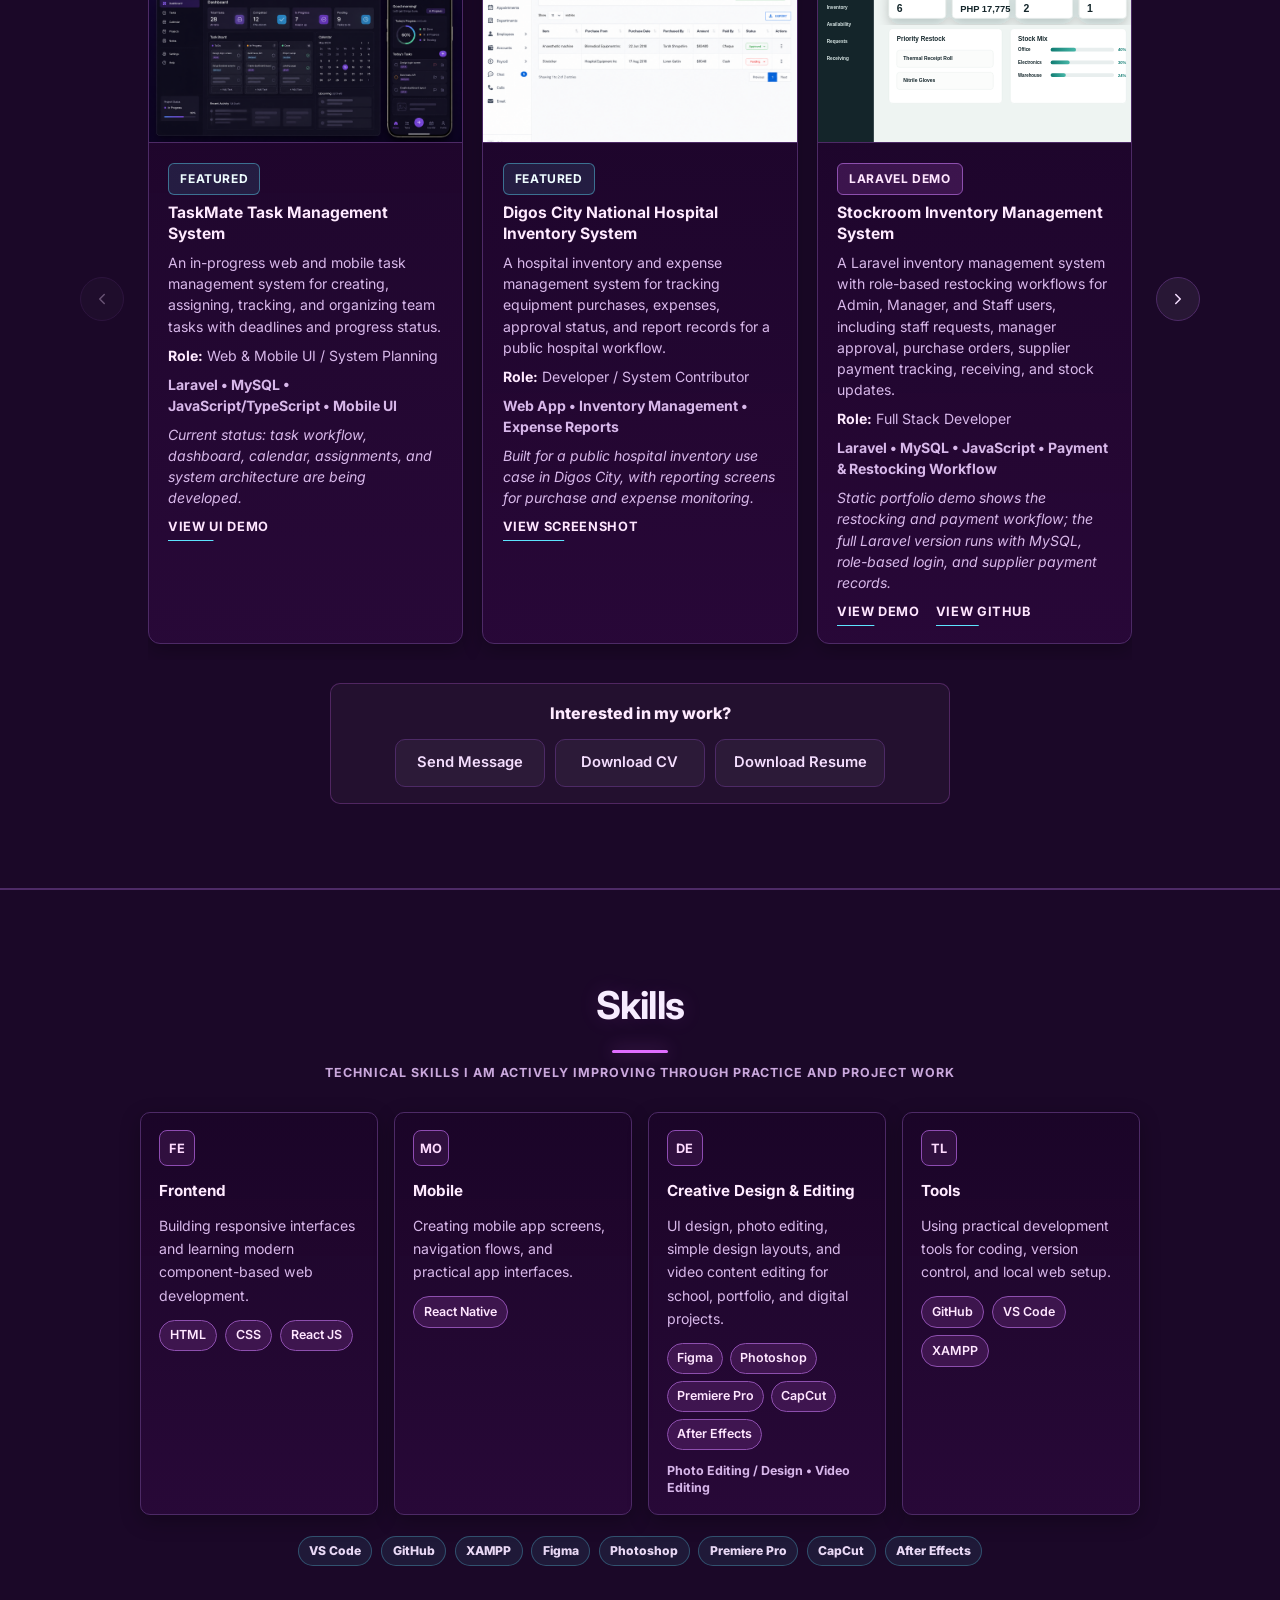
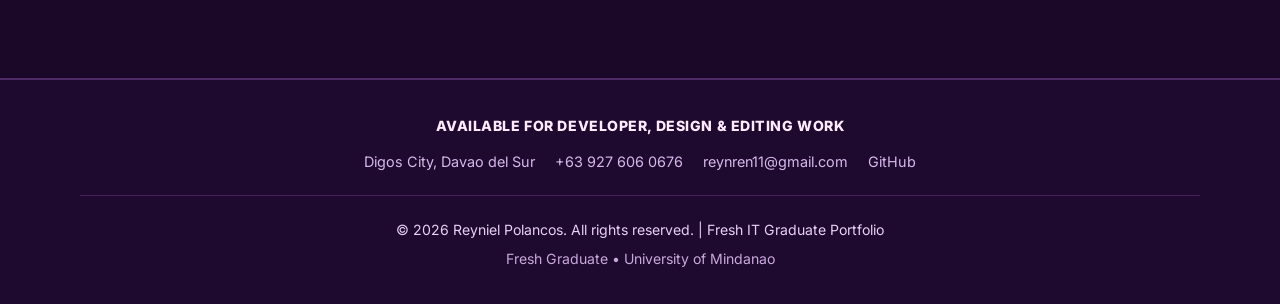
==== commit 3956d215: "Update resume downloads" ====
--- a/index.html
+++ b/index.html
@@ -70,7 +70,8 @@
                 <p class="hero-learning">Currently improving React JS, React Native, responsive UI, and GitHub workflow.</p>
                 <div class="hero-actions">
                     <button type="button" class="cta-button cta-cinematic email-compose-trigger">Email Me</button>
-                    <a href="files/reyniel-polancos-resume.pdf" class="cta-button" download>Download CV</a>
+                    <a href="files/reyniel-polancos-cv.pdf" class="cta-button download-confirm-trigger" download="Reyniel-Polancos-CV.pdf" data-download-label="CV">Download CV</a>
+                    <a href="files/reyniel-polancos-resume.pdf" class="cta-button cta-secondary download-confirm-trigger" download="Reyniel-Polancos-Resume.pdf" data-download-label="resume">Download Resume</a>
                     <a href="#projects" class="cta-button cta-secondary">View Projects</a>
                     <a href="https://github.com/LuckyYunqi" class="cta-button cta-secondary" target="_blank" rel="noopener noreferrer">GitHub</a>
                 </div>
@@ -579,7 +580,8 @@
                 <p>Interested in my work?</p>
                 <div class="section-cta-actions">
                     <button type="button" class="cta-button cta-secondary email-compose-trigger">Send Message</button>
-                    <a href="files/reyniel-polancos-resume.pdf" class="cta-button cta-secondary" download>Download CV</a>
+                    <a href="files/reyniel-polancos-cv.pdf" class="cta-button cta-secondary download-confirm-trigger" download="Reyniel-Polancos-CV.pdf" data-download-label="CV">Download CV</a>
+                    <a href="files/reyniel-polancos-resume.pdf" class="cta-button cta-secondary download-confirm-trigger" download="Reyniel-Polancos-Resume.pdf" data-download-label="resume">Download Resume</a>
                 </div>
             </div>
         </div>
@@ -751,6 +753,21 @@
         </div>
     </footer>
 
+    <!-- Download Confirmation Modal -->
+    <div class="download-modal" id="downloadModal" aria-hidden="true">
+        <div class="download-backdrop" data-download-close></div>
+        <article class="download-dialog" role="dialog" aria-modal="true" aria-labelledby="downloadTitle" aria-describedby="downloadMessage">
+            <button type="button" class="download-close" aria-label="Close download confirmation" data-download-close>&times;</button>
+            <p class="download-kicker">Download file</p>
+            <h2 id="downloadTitle">Confirm download</h2>
+            <p id="downloadMessage">Do you want to download this file?</p>
+            <div class="download-actions">
+                <button type="button" class="cta-button cta-secondary" data-download-close>Cancel</button>
+                <button type="button" class="cta-button" id="downloadConfirmButton">Download</button>
+            </div>
+        </article>
+    </div>
+
     <!-- Email Compose Modal -->
     <div class="compose-modal" id="composeModal" aria-hidden="true">
         <div class="compose-backdrop" data-compose-close></div>
--- a/css/style.css
+++ b/css/style.css
@@ -40,6 +40,10 @@
 }
 
 body.compose-open {
+    overflow: hidden;
+}
+
+body.download-open {
     overflow: hidden;
 }
 
@@ -1369,6 +1373,107 @@
 .compose-modal.active {
     opacity: 1;
     pointer-events: auto;
+}
+
+.download-modal {
+    position: fixed;
+    inset: 0;
+    z-index: 1250;
+    display: grid;
+    place-items: center;
+    padding: 1.4rem;
+    pointer-events: none;
+    opacity: 0;
+    transition: opacity 0.25s ease;
+}
+
+.download-modal.active {
+    opacity: 1;
+    pointer-events: auto;
+}
+
+.download-backdrop {
+    position: absolute;
+    inset: 0;
+    background: rgba(8, 1, 14, 0.42);
+    backdrop-filter: blur(4px);
+}
+
+.download-dialog {
+    position: relative;
+    z-index: 1;
+    width: min(420px, calc(100vw - 2rem));
+    padding: 1.35rem;
+    border: 1px solid rgba(223, 109, 255, 0.42);
+    border-radius: 12px;
+    background: rgba(20, 3, 31, 0.96);
+    box-shadow: 0 26px 70px rgba(0, 0, 0, 0.42), 0 0 36px rgba(223, 109, 255, 0.14);
+    color: #fff2ff;
+    transform: translateY(18px) scale(0.96);
+    opacity: 0;
+    transition: transform 0.28s ease, opacity 0.28s ease;
+}
+
+.download-modal.active .download-dialog {
+    transform: translateY(0) scale(1);
+    opacity: 1;
+}
+
+.download-close {
+    position: absolute;
+    top: 0.75rem;
+    right: 0.75rem;
+    width: 32px;
+    height: 32px;
+    border: 0;
+    border-radius: 8px;
+    display: grid;
+    place-items: center;
+    background: transparent;
+    color: #f3d8ff;
+    font-size: 1.35rem;
+    line-height: 1;
+    cursor: pointer;
+    transition: background 0.2s ease, color 0.2s ease, transform 0.2s ease;
+}
+
+.download-close:hover {
+    background: rgba(255, 255, 255, 0.08);
+    color: #fff;
+    transform: rotate(90deg);
+}
+
+.download-kicker {
+    margin: 0 2.5rem 0.35rem 0;
+    color: #5de4ff;
+    font-size: 0.76rem;
+    font-weight: 800;
+    letter-spacing: 0;
+    text-transform: uppercase;
+}
+
+.download-dialog h2 {
+    margin: 0;
+    color: #fff;
+    font-size: 1.35rem;
+}
+
+.download-dialog p:not(.download-kicker) {
+    margin: 0.75rem 0 0;
+    color: #d7b6ea;
+    line-height: 1.55;
+}
+
+.download-actions {
+    display: flex;
+    flex-wrap: wrap;
+    justify-content: flex-end;
+    gap: 0.65rem;
+    margin-top: 1.15rem;
+}
+
+.download-actions .cta-button {
+    min-height: 44px;
 }
 
 .compose-backdrop {
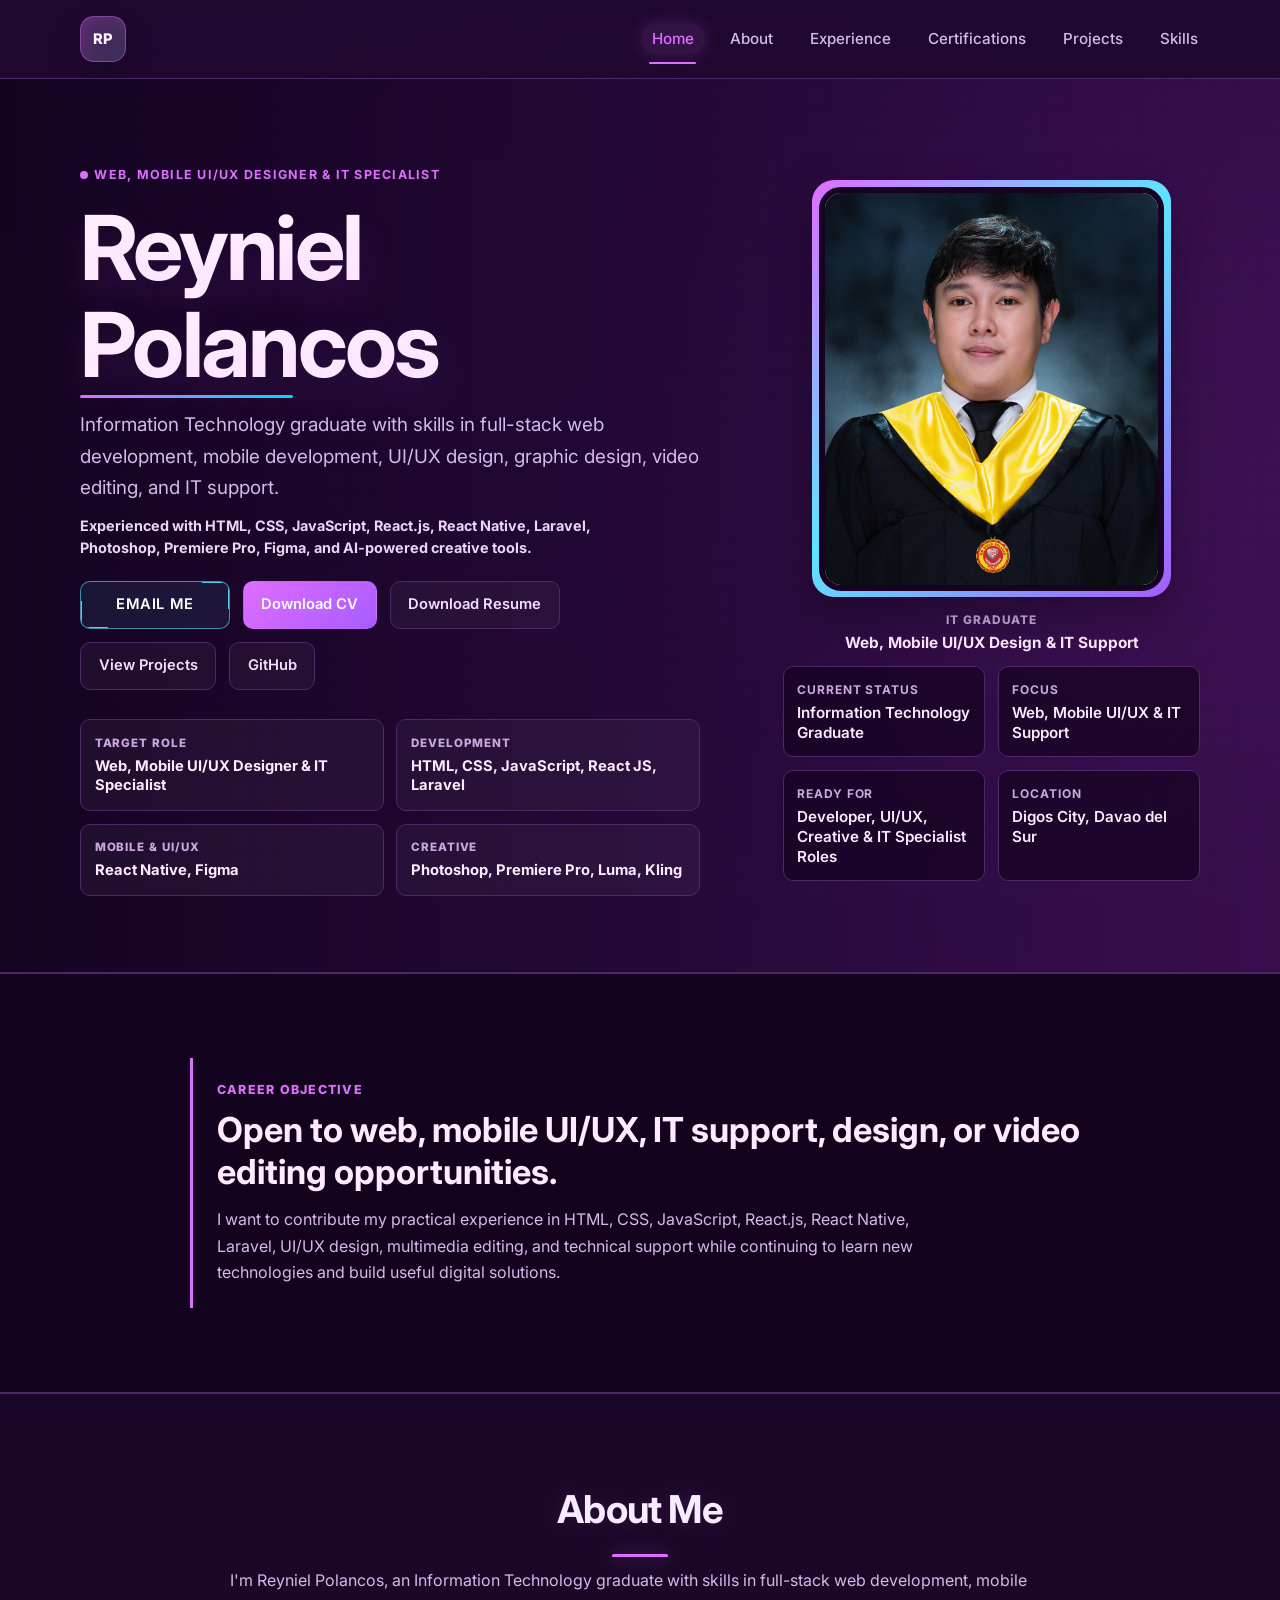
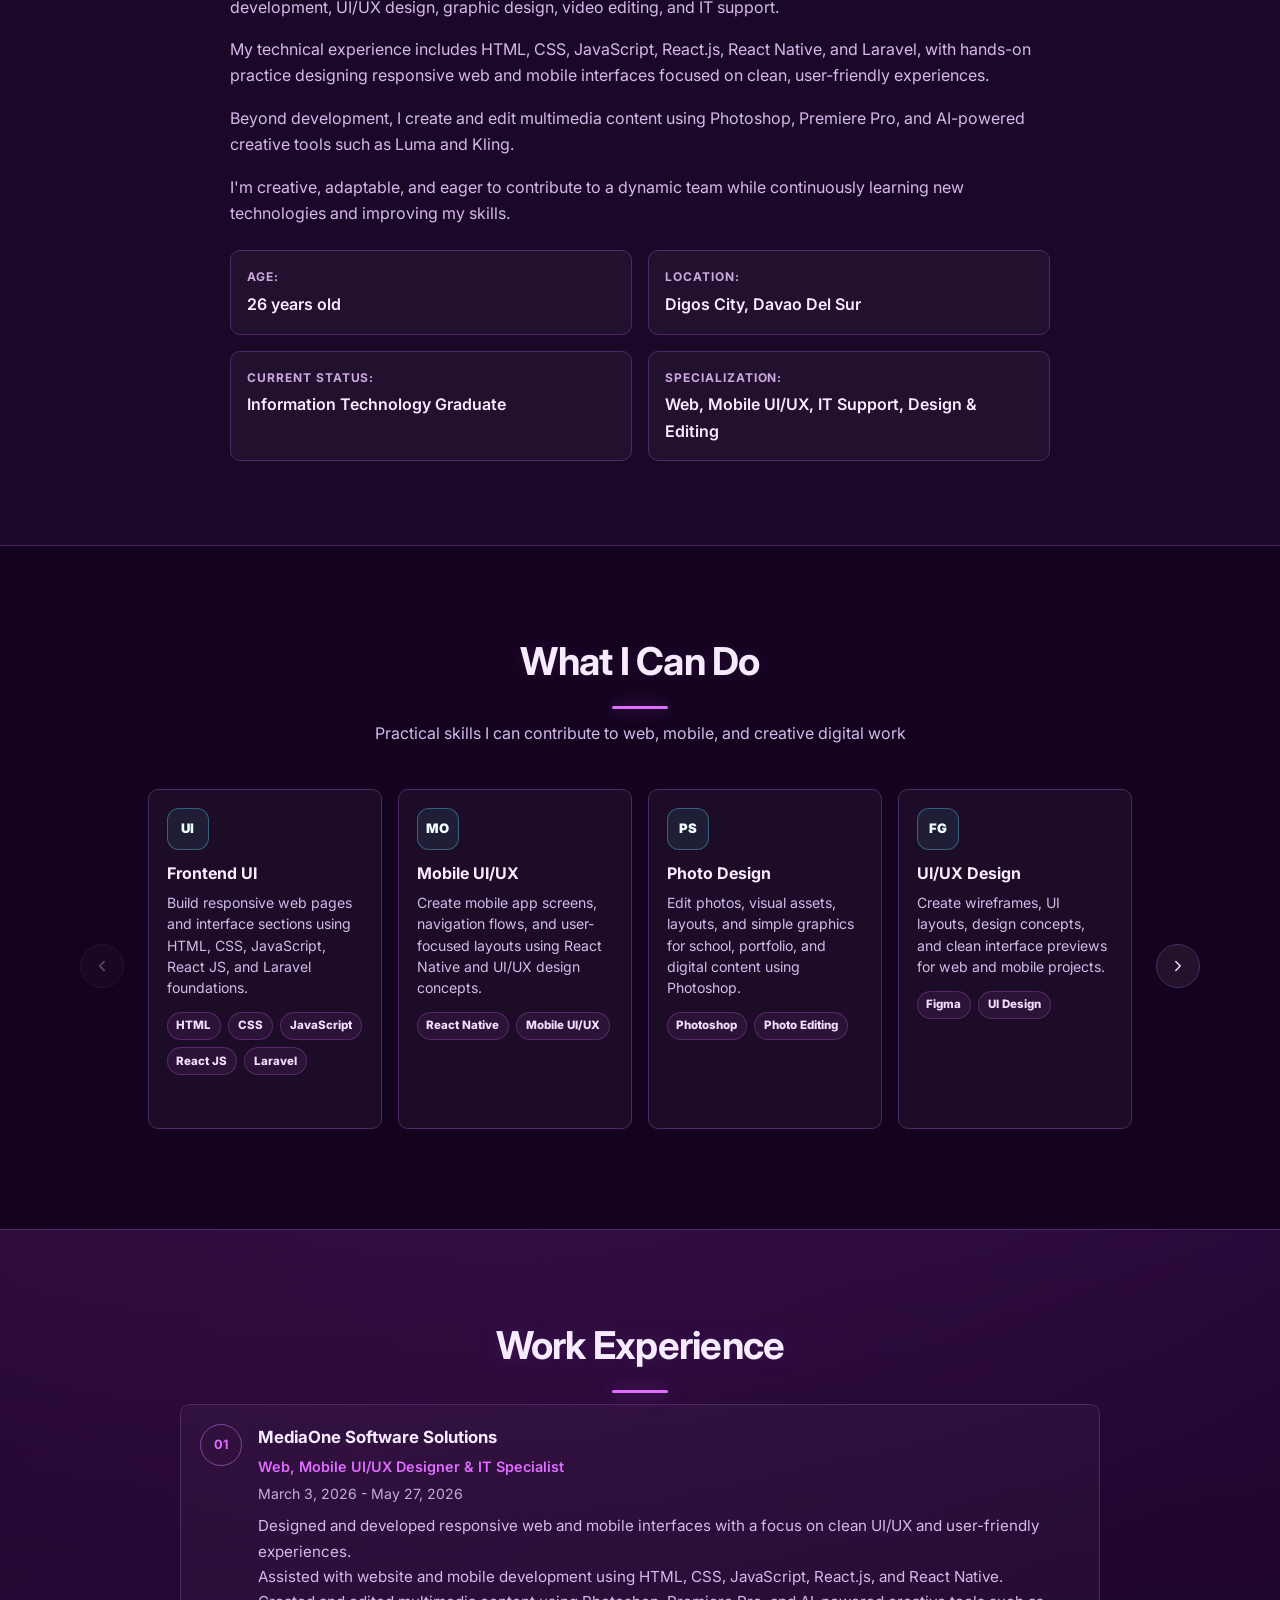
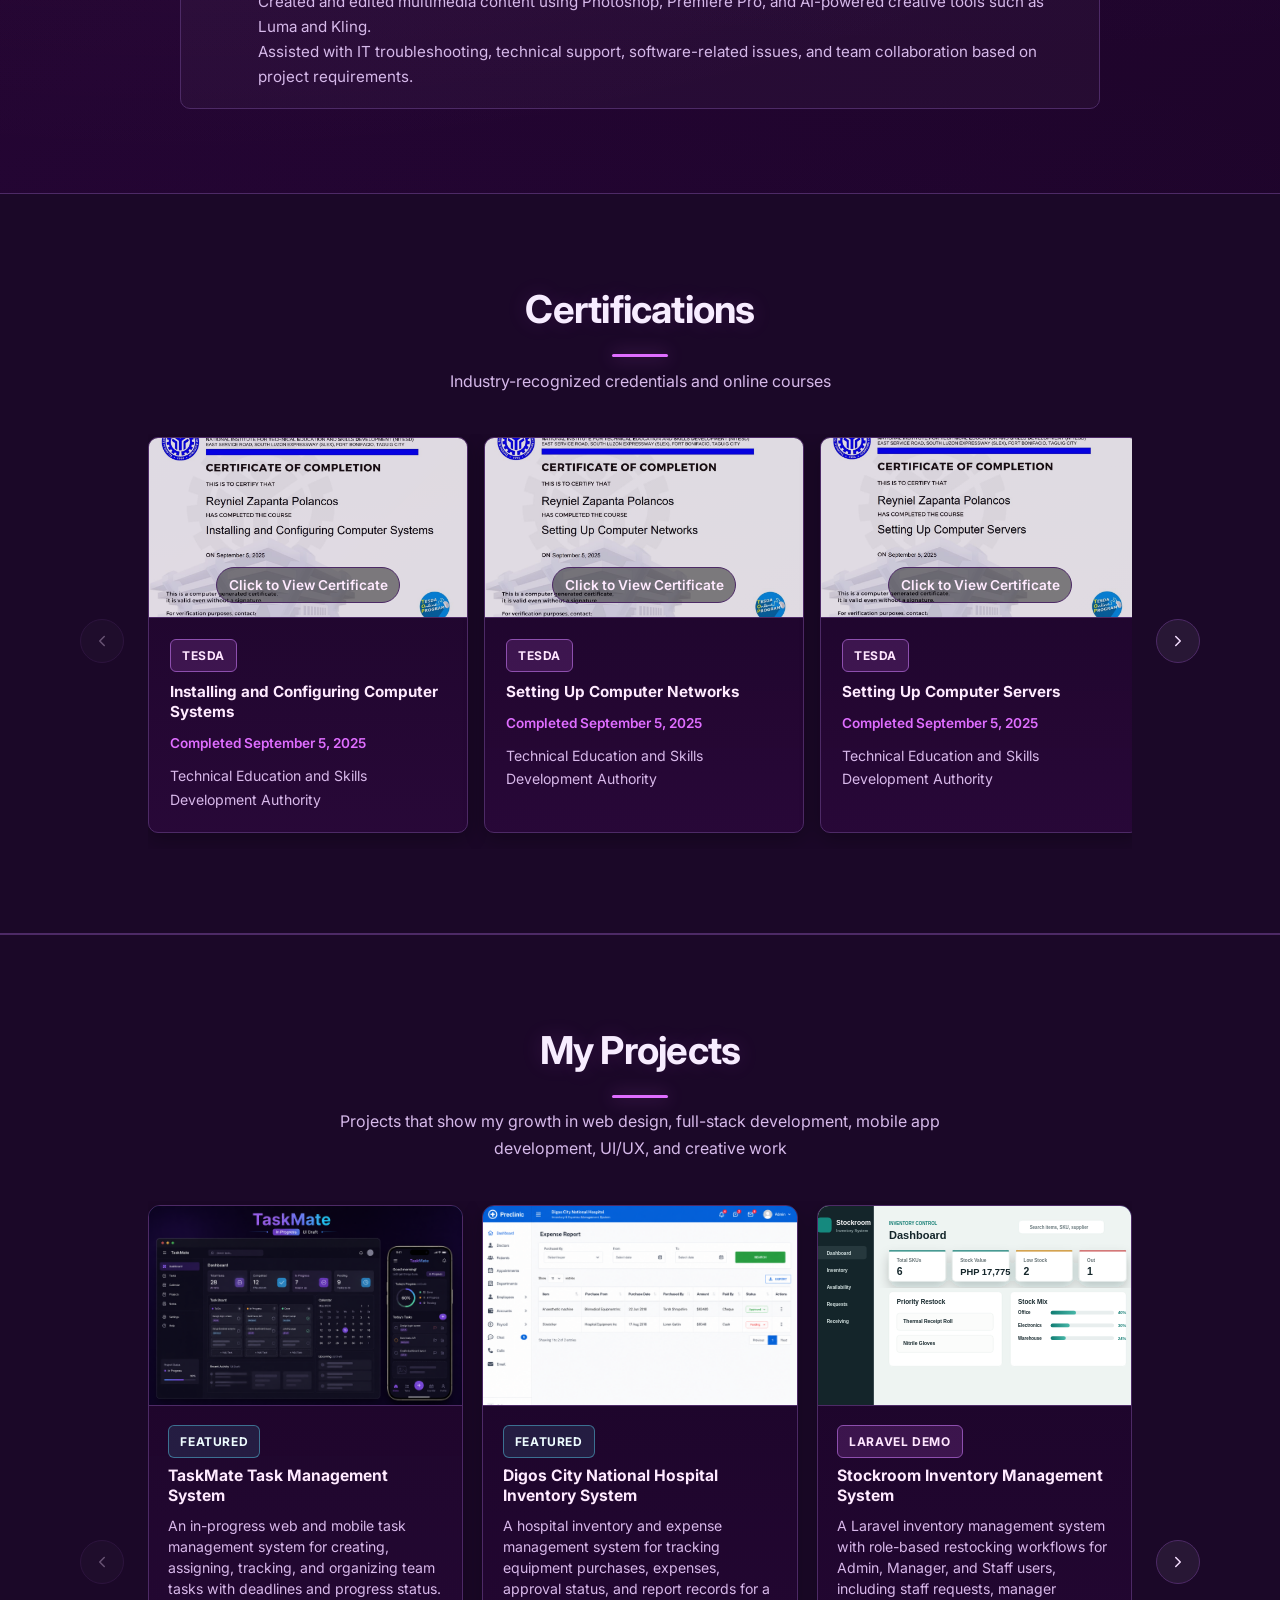
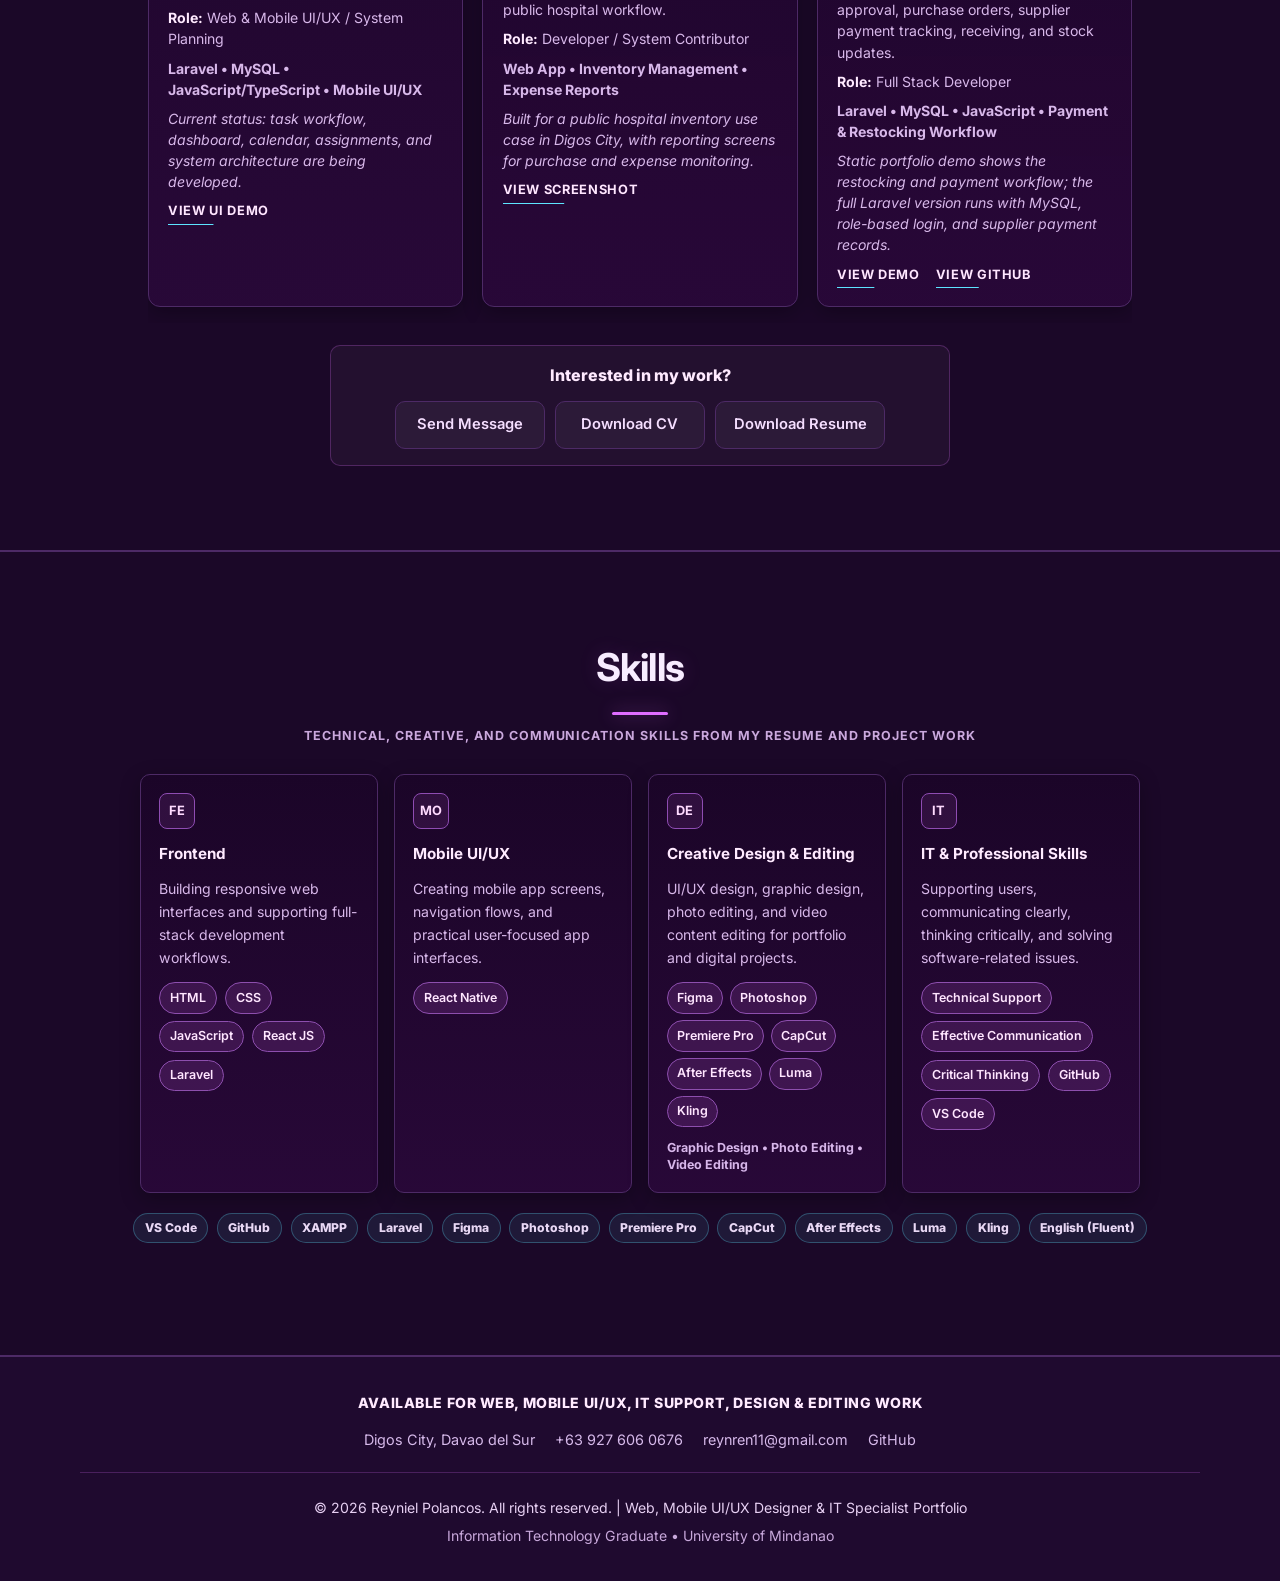
==== commit ee999762: "Update portfolio content and resume" ====
--- a/index.html
+++ b/index.html
@@ -3,7 +3,7 @@
 <head>
     <meta charset="UTF-8">
     <meta name="viewport" content="width=device-width, initial-scale=1.0">
-    <title>Reyniel Polancos Portfolio - Fresh IT Graduate</title>
+    <title>Reyniel Polancos Portfolio - Web, Mobile UI/UX Designer & IT Specialist</title>
     <link rel="preconnect" href="https://fonts.googleapis.com">
     <link rel="preconnect" href="https://fonts.gstatic.com" crossorigin>
     <link href="https://fonts.googleapis.com/css2?family=Inter:wght@400;500;600;700;800&display=swap" rel="stylesheet">
@@ -21,7 +21,7 @@
             <ul class="nav-menu" id="primary-navigation">
                 <li><a href="#home" class="nav-link">Home</a></li>
                 <li><a href="#about" class="nav-link">About</a></li>
-                <li><a href="#education" class="nav-link">Education</a></li>
+                <li><a href="#experience" class="nav-link">Experience</a></li>
                 <li><a href="#certifications" class="nav-link">Certifications</a></li>
                 <li><a href="#projects" class="nav-link">Projects</a></li>
                 <li><a href="#skills" class="nav-link">Skills</a></li>
@@ -50,24 +50,24 @@
     <section id="home" class="hero">
         <div class="container hero-grid">
             <div class="hero-content">
-                <p class="hero-kicker">Fresh IT Graduate Portfolio</p>
+                <p class="hero-kicker">Web, Mobile UI/UX Designer & IT Specialist</p>
                 <h1>Reyniel Polancos</h1>
                 <div class="mobile-profile-summary" aria-label="Mobile profile summary">
                     <img src="images/profile/reyniel-polancos-graduation.jpg" alt="" aria-hidden="true">
                     <div>
-                        <span>Fresh IT Graduate</span>
-                        <strong>Open to Developer, Design & Editing Roles</strong>
+                        <span>IT Graduate</span>
+                        <strong>Web, Mobile UI/UX Design & IT Support</strong>
                     </div>
                 </div>
                 <div class="mobile-availability" aria-label="Availability highlights">
-                    <span>Available for Junior Roles</span>
-                    <span>Frontend</span>
-                    <span>Mobile UI</span>
-                    <span>Editing</span>
+                    <span>Available for IT & Creative Roles</span>
+                    <span>Web UI/UX</span>
+                    <span>Mobile UI/UX</span>
+                    <span>Technical Support</span>
                     <span>Digos City</span>
                 </div>
-                <p class="hero-lead">Fresh IT graduate focused on frontend development, mobile app foundations, and practical React-based projects for entry-level opportunities.</p>
-                <p class="hero-learning">Currently improving React JS, React Native, responsive UI, and GitHub workflow.</p>
+                <p class="hero-lead">Information Technology graduate with skills in full-stack web development, mobile development, UI/UX design, graphic design, video editing, and IT support.</p>
+                <p class="hero-learning">Experienced with HTML, CSS, JavaScript, React.js, React Native, Laravel, Photoshop, Premiere Pro, Figma, and AI-powered creative tools.</p>
                 <div class="hero-actions">
                     <button type="button" class="cta-button cta-cinematic email-compose-trigger">Email Me</button>
                     <a href="files/reyniel-polancos-cv.pdf" class="cta-button download-confirm-trigger" download="Reyniel-Polancos-CV.pdf" data-download-label="CV">Download CV</a>
@@ -78,19 +78,19 @@
                 <div class="hero-highlights" aria-label="Career focus highlights">
                     <div class="hero-highlight">
                         <span>Target Role</span>
-                        <strong>Developer, Designer & Video Editor</strong>
+                        <strong>Web, Mobile UI/UX Designer & IT Specialist</strong>
                     </div>
                     <div class="hero-highlight">
-                        <span>Frontend</span>
-                        <strong>HTML, CSS, React JS</strong>
+                        <span>Development</span>
+                        <strong>HTML, CSS, JavaScript, React JS, Laravel</strong>
                     </div>
                     <div class="hero-highlight">
-                        <span>Mobile</span>
-                        <strong>React Native</strong>
+                        <span>Mobile & UI/UX</span>
+                        <strong>React Native, Figma</strong>
                     </div>
                     <div class="hero-highlight">
-                        <span>Editing</span>
-                        <strong>Photoshop, Premiere Pro</strong>
+                        <span>Creative</span>
+                        <strong>Photoshop, Premiere Pro, Luma, Kling</strong>
                     </div>
                 </div>
             </div>
@@ -100,21 +100,21 @@
                         <img src="images/profile/reyniel-polancos-graduation.jpg" alt="Professional portrait of Reyniel Polancos">
                     </div>
                     <div class="profile-caption">
-                        <span>Fresh IT Graduate</span>
-                        <strong>Frontend & Mobile App Development</strong>
+                        <span>IT Graduate</span>
+                        <strong>Web, Mobile UI/UX Design & IT Support</strong>
                     </div>
                 </div>
                 <div class="panel-item">
                     <span class="panel-label">Current Status</span>
-                    <span class="panel-value">Fresh Graduate</span>
+                    <span class="panel-value">Information Technology Graduate</span>
                 </div>
                 <div class="panel-item">
                     <span class="panel-label">Focus</span>
-                    <span class="panel-value">Frontend & Mobile App</span>
+                    <span class="panel-value">Web, Mobile UI/UX & IT Support</span>
                 </div>
                 <div class="panel-item">
                     <span class="panel-label">Ready For</span>
-                    <span class="panel-value">Junior Developer, Designer & Video Editor Roles</span>
+                    <span class="panel-value">Developer, UI/UX, Creative & IT Specialist Roles</span>
                 </div>
                 <div class="panel-item">
                     <span class="panel-label">Location</span>
@@ -129,8 +129,8 @@
         <div class="container">
             <div class="objective-content">
                 <p class="section-kicker">Career Objective</p>
-                <h2>Open to entry-level frontend, mobile UI, design, or video editing opportunities.</h2>
-                <p>I want to contribute my beginner-level practical experience in React Native, React JS, HTML, CSS, photo editing, and video editing while learning from real development workflows and helping build useful digital products for users.</p>
+                <h2>Open to web, mobile UI/UX, IT support, design, or video editing opportunities.</h2>
+                <p>I want to contribute my practical experience in HTML, CSS, JavaScript, React.js, React Native, Laravel, UI/UX design, multimedia editing, and technical support while continuing to learn new technologies and build useful digital solutions.</p>
             </div>
         </div>
     </section>
@@ -141,10 +141,10 @@
             <h2 class="section-title">About Me</h2>
             <div class="about-content">
                 <div class="about-text">
-                    <p>I'm Reyniel Polancos, a fresh IT graduate with a strong foundation in web design, front-end development, mobile app development, graphic design, and video editing. I enjoy creating clean, responsive, and user-focused digital experiences while continuously improving my skills through hands-on projects.</p>
-                    <p>My technical experience includes HTML, CSS, JavaScript, React.js, and React Native, with a beginner-level background in mobile application development, including app structure, screen development, navigation, and integrating user-focused features into functional interfaces.</p>
-                    <p>Beyond development, I have experience creating and editing visual content using Adobe Photoshop and Adobe Premiere Pro, allowing me to combine technical and creative skills in my projects.</p>
-                    <p>I'm eager to contribute my skills to a professional team, gain experience with real-world development workflows, and continue growing as a web and software developer.</p>
+                    <p>I'm Reyniel Polancos, an Information Technology graduate with skills in full-stack web development, mobile development, UI/UX design, graphic design, video editing, and IT support.</p>
+                    <p>My technical experience includes HTML, CSS, JavaScript, React.js, React Native, and Laravel, with hands-on practice designing responsive web and mobile interfaces focused on clean, user-friendly experiences.</p>
+                    <p>Beyond development, I create and edit multimedia content using Photoshop, Premiere Pro, and AI-powered creative tools such as Luma and Kling.</p>
+                    <p>I'm creative, adaptable, and eager to contribute to a dynamic team while continuously learning new technologies and improving my skills.</p>
                     <div class="info-grid">
                         <div class="info-item">
                             <span class="label">Age:</span>
@@ -156,11 +156,11 @@
                         </div>
                         <div class="info-item">
                             <span class="label">Current Status:</span>
-                            <span class="value">Fresh Graduate</span>
+                            <span class="value">Information Technology Graduate</span>
                         </div>
                         <div class="info-item">
                             <span class="label">Specialization:</span>
-                            <span class="value">Frontend, Mobile UI, Design & Editing</span>
+                            <span class="value">Web, Mobile UI/UX, IT Support, Design & Editing</span>
                         </div>
                     </div>
                 </div>
@@ -184,21 +184,23 @@
                     <div class="service-card">
                         <div class="service-icon">UI</div>
                         <h3>Frontend UI</h3>
-                        <p>Build responsive web pages and interface sections using HTML, CSS, JavaScript, and React JS foundations.</p>
+                        <p>Build responsive web pages and interface sections using HTML, CSS, JavaScript, React JS, and Laravel foundations.</p>
                         <div class="service-tags">
                             <span>HTML</span>
                             <span>CSS</span>
+                            <span>JavaScript</span>
                             <span>React JS</span>
+                            <span>Laravel</span>
                         </div>
                     </div>
 
                     <div class="service-card">
                         <div class="service-icon">MO</div>
-                        <h3>Mobile UI</h3>
-                        <p>Create mobile app screens, navigation flows, and user-focused layouts using React Native concepts.</p>
+                        <h3>Mobile UI/UX</h3>
+                        <p>Create mobile app screens, navigation flows, and user-focused layouts using React Native and UI/UX design concepts.</p>
                         <div class="service-tags">
                             <span>React Native</span>
-                            <span>Mobile UI</span>
+                            <span>Mobile UI/UX</span>
                         </div>
                     </div>
 
@@ -214,7 +216,7 @@
 
                     <div class="service-card">
                         <div class="service-icon">FG</div>
-                        <h3>Figma Designing</h3>
+                        <h3>UI/UX Design</h3>
                         <p>Create wireframes, UI layouts, design concepts, and clean interface previews for web and mobile projects.</p>
                         <div class="service-tags">
                             <span>Figma</span>
@@ -225,11 +227,23 @@
                     <div class="service-card">
                         <div class="service-icon">PR</div>
                         <h3>Video Editing</h3>
-                        <p>Edit videos for presentations, school projects, portfolio content, and short digital media pieces using Premiere Pro and CapCut.</p>
+                        <p>Edit videos for presentations, portfolio content, and short digital media pieces using Premiere Pro, CapCut, and AI-powered creative tools.</p>
                         <div class="service-tags">
                             <span>Premiere Pro</span>
                             <span>CapCut</span>
+                            <span>Luma</span>
+                            <span>Kling</span>
                             <span>Video Editing</span>
+                        </div>
+                    </div>
+
+                    <div class="service-card">
+                        <div class="service-icon">IT</div>
+                        <h3>IT Support</h3>
+                        <p>Assist with technical troubleshooting, software-related issues, and practical IT support tasks for users and teams.</p>
+                        <div class="service-tags">
+                            <span>Troubleshooting</span>
+                            <span>Technical Support</span>
                         </div>
                     </div>
                 </div>
@@ -243,48 +257,21 @@
         </div>
     </section>
 
-    <!-- Education Section -->
-    <section id="education" class="education">
+    <!-- Work Experience Section -->
+    <section id="experience" class="education experience">
         <div class="container">
-            <h2 class="section-title">Education</h2>
+            <h2 class="section-title">Work Experience</h2>
             <div class="education-timeline">
                 <div class="education-item">
                     <div class="education-icon">01</div>
                     <div class="education-content">
-                        <h3>University of Mindanao</h3>
-                        <p class="degree">College Graduate</p>
-                        <p class="location">Digos City, Davao Del Sur</p>
-                        <p class="description">Developed a strong academic foundation while embracing challenges that fostered personal growth, discipline, and a forward-thinking mindset.</p>
-                    </div>
-                </div>
-
-                <div class="education-item">
-                    <div class="education-icon">02</div>
-                    <div class="education-content">
-                        <h3>University of Mindanao</h3>
-                        <p class="degree">Senior High School</p>
-                        <p class="location">Digos City, Davao Del Sur</p>
-                        <p class="description">Refined my academic focus and prepared for higher-level challenges with a commitment to growth.</p>
-                    </div>
-                </div>
-
-                <div class="education-item">
-                    <div class="education-icon">03</div>
-                    <div class="education-content">
-                        <h3>Holy Cross Academy of Digos</h3>
-                        <p class="degree">Junior High School</p>
-                        <p class="location">Digos City, Davao Del Sur</p>
-                        <p class="description">Developed critical thinking and broadened my perspective through diverse learning experiences.</p>
-                    </div>
-                </div>
-
-                <div class="education-item">
-                    <div class="education-icon">04</div>
-                    <div class="education-content">
-                        <h3>Ramon Magsaysay Elementary School</h3>
-                        <p class="degree">Elementary</p>
-                        <p class="location">Digos City, Davao Del Sur</p>
-                        <p class="description">Built the foundation of my academic journey with strong values and early discipline.</p>
+                        <h3>MediaOne Software Solutions</h3>
+                        <p class="degree">Web, Mobile UI/UX Designer & IT Specialist</p>
+                        <p class="location">March 3, 2026 - May 27, 2026</p>
+                        <p class="description">Designed and developed responsive web and mobile interfaces with a focus on clean UI/UX and user-friendly experiences.</p>
+                        <p class="description">Assisted with website and mobile development using HTML, CSS, JavaScript, React.js, and React Native.</p>
+                        <p class="description">Created and edited multimedia content using Photoshop, Premiere Pro, and AI-powered creative tools such as Luma and Kling.</p>
+                        <p class="description">Assisted with IT troubleshooting, technical support, software-related issues, and team collaboration based on project requirements.</p>
                     </div>
                 </div>
             </div>
@@ -421,7 +408,7 @@
     <section id="projects" class="projects">
         <div class="container">
             <h2 class="section-title">My Projects</h2>
-            <p class="section-subtitle">Projects that show my growth in web design, frontend development, and mobile app development</p>
+            <p class="section-subtitle">Projects that show my growth in web design, full-stack development, mobile app development, UI/UX, and creative work</p>
             <p class="carousel-hint">Swipe or use the arrows to view more projects</p>
             <div class="projects-carousel carousel-controls" aria-label="Projects carousel">
                 <button class="cert-scroll-btn cert-scroll-btn--left" type="button" aria-label="Scroll projects left" aria-controls="projectsScroller">
@@ -440,8 +427,8 @@
                         <div class="project-tag project-tag--featured">Featured</div>
                         <h3>TaskMate Task Management System</h3>
                         <p>An in-progress web and mobile task management system for creating, assigning, tracking, and organizing team tasks with deadlines and progress status.</p>
-                        <p class="project-meta"><strong>Role:</strong> Web & Mobile UI / System Planning</p>
-                        <p class="project-stack">Laravel &bull; MySQL &bull; JavaScript/TypeScript &bull; Mobile UI</p>
+                        <p class="project-meta"><strong>Role:</strong> Web & Mobile UI/UX / System Planning</p>
+                        <p class="project-stack">Laravel &bull; MySQL &bull; JavaScript/TypeScript &bull; Mobile UI/UX</p>
                         <p class="project-note">Current status: task workflow, dashboard, calendar, assignments, and system architecture are being developed.</p>
                         <a class="project-link" href="taskmate/index.html" target="_blank" rel="noopener noreferrer">View UI Demo</a>
                     </div>
@@ -507,7 +494,7 @@
                         <p class="project-meta"><strong>Role:</strong> Developer / System Contributor</p>
                         <p class="project-stack">Web App &bull; Inventory Management &bull; Reports</p>
                         <p class="project-note">Screenshot unavailable because the system was turned over to the client.</p>
-                        <a class="project-link" href="#contact">Ask About Project</a>
+                        <a class="project-link" href="#footer-contact">Ask About Project</a>
                     </div>
                 </div>
 
@@ -535,7 +522,7 @@
                         <p>Built responsive layouts and practice projects focused on HTML/CSS fundamentals, accessibility, and mobile-first design through freeCodeCamp coursework.</p>
                         <p class="project-meta"><strong>Role:</strong> Frontend Practice Projects</p>
                         <p class="project-stack">HTML &bull; CSS &bull; Responsive Design</p>
-                        <a class="project-link" href="#contact">Request Samples</a>
+                        <a class="project-link" href="#footer-contact">Request Samples</a>
                     </div>
                 </div>
 
@@ -591,23 +578,25 @@
     <section id="skills" class="skills">
         <div class="container">
             <h2 class="section-title">Skills</h2>
-            <p class="skills-subtitle">Technical skills I am actively improving through practice and project work</p>
+            <p class="skills-subtitle">Technical, creative, and communication skills from my resume and project work</p>
             <div class="skill-categories" aria-label="Skill categories">
                 <div class="skill-card skill-category-card skill-category-card--frontend" tabindex="0">
                     <div class="skill-icon">FE</div>
                     <h3>Frontend</h3>
-                    <p class="skill-description">Building responsive interfaces and learning modern component-based web development.</p>
+                    <p class="skill-description">Building responsive web interfaces and supporting full-stack development workflows.</p>
                     <div class="skill-list">
                         <span>HTML</span>
                         <span>CSS</span>
+                        <span>JavaScript</span>
                         <span>React JS</span>
+                        <span>Laravel</span>
                     </div>
                 </div>
 
                 <div class="skill-card skill-category-card skill-category-card--mobile" tabindex="0">
                     <div class="skill-icon">MO</div>
-                    <h3>Mobile</h3>
-                    <p class="skill-description">Creating mobile app screens, navigation flows, and practical app interfaces.</p>
+                    <h3>Mobile UI/UX</h3>
+                    <p class="skill-description">Creating mobile app screens, navigation flows, and practical user-focused app interfaces.</p>
                     <div class="skill-list">
                         <span>React Native</span>
                     </div>
@@ -616,25 +605,29 @@
                 <div class="skill-card skill-category-card skill-category-card--design" tabindex="0">
                     <div class="skill-icon">DE</div>
                     <h3>Creative Design & Editing</h3>
-                    <p class="skill-description">UI design, photo editing, simple design layouts, and video content editing for school, portfolio, and digital projects.</p>
+                    <p class="skill-description">UI/UX design, graphic design, photo editing, and video content editing for portfolio and digital projects.</p>
                     <div class="skill-list skill-list--editing">
                         <span>Figma</span>
                         <span>Photoshop</span>
                         <span>Premiere Pro</span>
                         <span>CapCut</span>
                         <span>After Effects</span>
-                    </div>
-                    <p class="skill-note">Photo Editing / Design &bull; Video Editing</p>
+                        <span>Luma</span>
+                        <span>Kling</span>
+                    </div>
+                    <p class="skill-note">Graphic Design &bull; Photo Editing &bull; Video Editing</p>
                 </div>
 
                 <div class="skill-card skill-category-card skill-category-card--tools" tabindex="0">
-                    <div class="skill-icon">TL</div>
-                    <h3>Tools</h3>
-                    <p class="skill-description">Using practical development tools for coding, version control, and local web setup.</p>
+                    <div class="skill-icon">IT</div>
+                    <h3>IT & Professional Skills</h3>
+                    <p class="skill-description">Supporting users, communicating clearly, thinking critically, and solving software-related issues.</p>
                     <div class="skill-list">
+                        <span>Technical Support</span>
+                        <span>Effective Communication</span>
+                        <span>Critical Thinking</span>
                         <span>GitHub</span>
                         <span>VS Code</span>
-                        <span>XAMPP</span>
                     </div>
                 </div>
             </div>
@@ -642,11 +635,15 @@
                 <span>VS Code</span>
                 <span>GitHub</span>
                 <span>XAMPP</span>
+                <span>Laravel</span>
                 <span>Figma</span>
                 <span>Photoshop</span>
                 <span>Premiere Pro</span>
                 <span>CapCut</span>
                 <span>After Effects</span>
+                <span>Luma</span>
+                <span>Kling</span>
+                <span>English (Fluent)</span>
             </div>
             <div class="skills-carousel carousel-controls" aria-label="Skills carousel">
                 <button class="cert-scroll-btn cert-scroll-btn--left" type="button" aria-label="Scroll skills left" aria-controls="skillsScroller">
@@ -660,70 +657,84 @@
                     <div class="skill-icon">RN</div>
                     <h3>React Native</h3>
                     <p class="skill-description">Building mobile app screens, components, and navigation flows for practical app projects.</p>
-                    <div class="skill-badge">React Native &bull; 49%</div>
+                    <div class="skill-badge">React Native &bull; Mobile Development</div>
                 </div>
 
                 <div class="skill-card">
                     <div class="skill-icon">RJ</div>
                     <h3>React JS</h3>
                     <p class="skill-description">Creating interactive frontend components and learning modern React-based web development.</p>
-                    <div class="skill-badge">React JS &bull; 49%</div>
+                    <div class="skill-badge">React JS &bull; Frontend Development</div>
+                </div>
+
+                <div class="skill-card">
+                    <div class="skill-icon">JS</div>
+                    <h3>JavaScript</h3>
+                    <p class="skill-description">Adding interactive behavior, UI logic, and practical frontend functionality to web projects.</p>
+                    <div class="skill-badge">JavaScript &bull; Web Development</div>
+                </div>
+
+                <div class="skill-card">
+                    <div class="skill-icon">LV</div>
+                    <h3>Laravel</h3>
+                    <p class="skill-description">Working with full-stack web app structure, inventory workflows, and database-backed features.</p>
+                    <div class="skill-badge">Laravel &bull; Full Stack</div>
                 </div>
 
                 <div class="skill-card">
                     <div class="skill-icon">HT</div>
                     <h3>Web Structure</h3>
                     <p class="skill-description">Building clear and semantic page structures using modern HTML best practices.</p>
-                    <div class="skill-badge">HTML &bull; 65%</div>
+                    <div class="skill-badge">HTML &bull; Web Structure</div>
                 </div>
 
                 <div class="skill-card">
                     <div class="skill-icon">CS</div>
                     <h3>UI Styling</h3>
                     <p class="skill-description">Crafting responsive layouts, spacing systems, and polished visual components.</p>
-                    <div class="skill-badge">CSS &bull; 60%</div>
+                    <div class="skill-badge">CSS &bull; Responsive Design</div>
                 </div>
 
                 <div class="skill-card">
                     <div class="skill-icon">FG</div>
-                    <h3>Figma Designing</h3>
+                    <h3>UI/UX Design</h3>
                     <p class="skill-description">Designing clean interface layouts, wireframes, and visual concepts for web and mobile projects.</p>
-                    <div class="skill-badge">Figma &bull; 55%</div>
+                    <div class="skill-badge">Figma &bull; UI/UX Design</div>
                 </div>
 
                 <div class="skill-card">
                     <div class="skill-icon">PR</div>
                     <h3>Video Editing</h3>
                     <p class="skill-description">Editing school, portfolio, and presentation videos using Adobe Premiere Pro.</p>
-                    <div class="skill-badge">Premiere Pro &bull; 58%</div>
+                    <div class="skill-badge">Premiere Pro &bull; Video Editing</div>
                 </div>
 
                 <div class="skill-card">
                     <div class="skill-icon">CC</div>
                     <h3>CapCut Editing</h3>
                     <p class="skill-description">Creating short-form video edits, simple transitions, captions, and social media-ready video content.</p>
-                    <div class="skill-badge">CapCut &bull; 58%</div>
+                    <div class="skill-badge">CapCut &bull; Short-form Editing</div>
                 </div>
 
                 <div class="skill-card">
                     <div class="skill-icon">PS</div>
                     <h3>Picture Editing</h3>
                     <p class="skill-description">Editing photos, visual assets, layouts, and social graphics in Adobe Photoshop.</p>
-                    <div class="skill-badge">Photoshop &bull; 62%</div>
+                    <div class="skill-badge">Photoshop &bull; Graphic Design</div>
                 </div>
 
                 <div class="skill-card">
                     <div class="skill-icon">AE</div>
                     <h3>Motion Graphics</h3>
                     <p class="skill-description">Creating simple motion effects and animated content with Adobe After Effects.</p>
-                    <div class="skill-badge">After Effects &bull; 55%</div>
+                    <div class="skill-badge">After Effects &bull; Motion Graphics</div>
                 </div>
 
                 <div class="skill-card">
                     <div class="skill-icon">WP</div>
-                    <h3>WordPress Setup</h3>
-                    <p class="skill-description">Customizing WordPress pages for simple business and portfolio websites.</p>
-                    <div class="skill-badge">WordPress &bull; 50%</div>
+                    <h3>IT Support</h3>
+                    <p class="skill-description">Assisting with troubleshooting, technical support, and software-related issue resolution.</p>
+                    <div class="skill-badge">IT Support &bull; Troubleshooting</div>
                 </div>
                 </div>
 
@@ -740,7 +751,7 @@
     <footer class="footer" id="footer-contact">
         <div class="container">
             <div class="footer-contact">
-                <p class="footer-contact-title">Available for developer, design & editing work</p>
+                <p class="footer-contact-title">Available for web, mobile UI/UX, IT support, design & editing work</p>
                 <div class="footer-contact-list">
                     <span>Digos City, Davao del Sur</span>
                     <a href="tel:+639276060676">+63 927 606 0676</a>
@@ -748,8 +759,8 @@
                     <a href="https://github.com/LuckyYunqi" target="_blank" rel="noopener noreferrer">GitHub</a>
                 </div>
             </div>
-            <p>&copy; 2026 Reyniel Polancos. All rights reserved. | Fresh IT Graduate Portfolio</p>
-            <p class="footer-note">Fresh Graduate &bull; University of Mindanao</p>
+            <p>&copy; 2026 Reyniel Polancos. All rights reserved. | Web, Mobile UI/UX Designer & IT Specialist Portfolio</p>
+            <p class="footer-note">Information Technology Graduate &bull; University of Mindanao</p>
         </div>
     </footer>
 
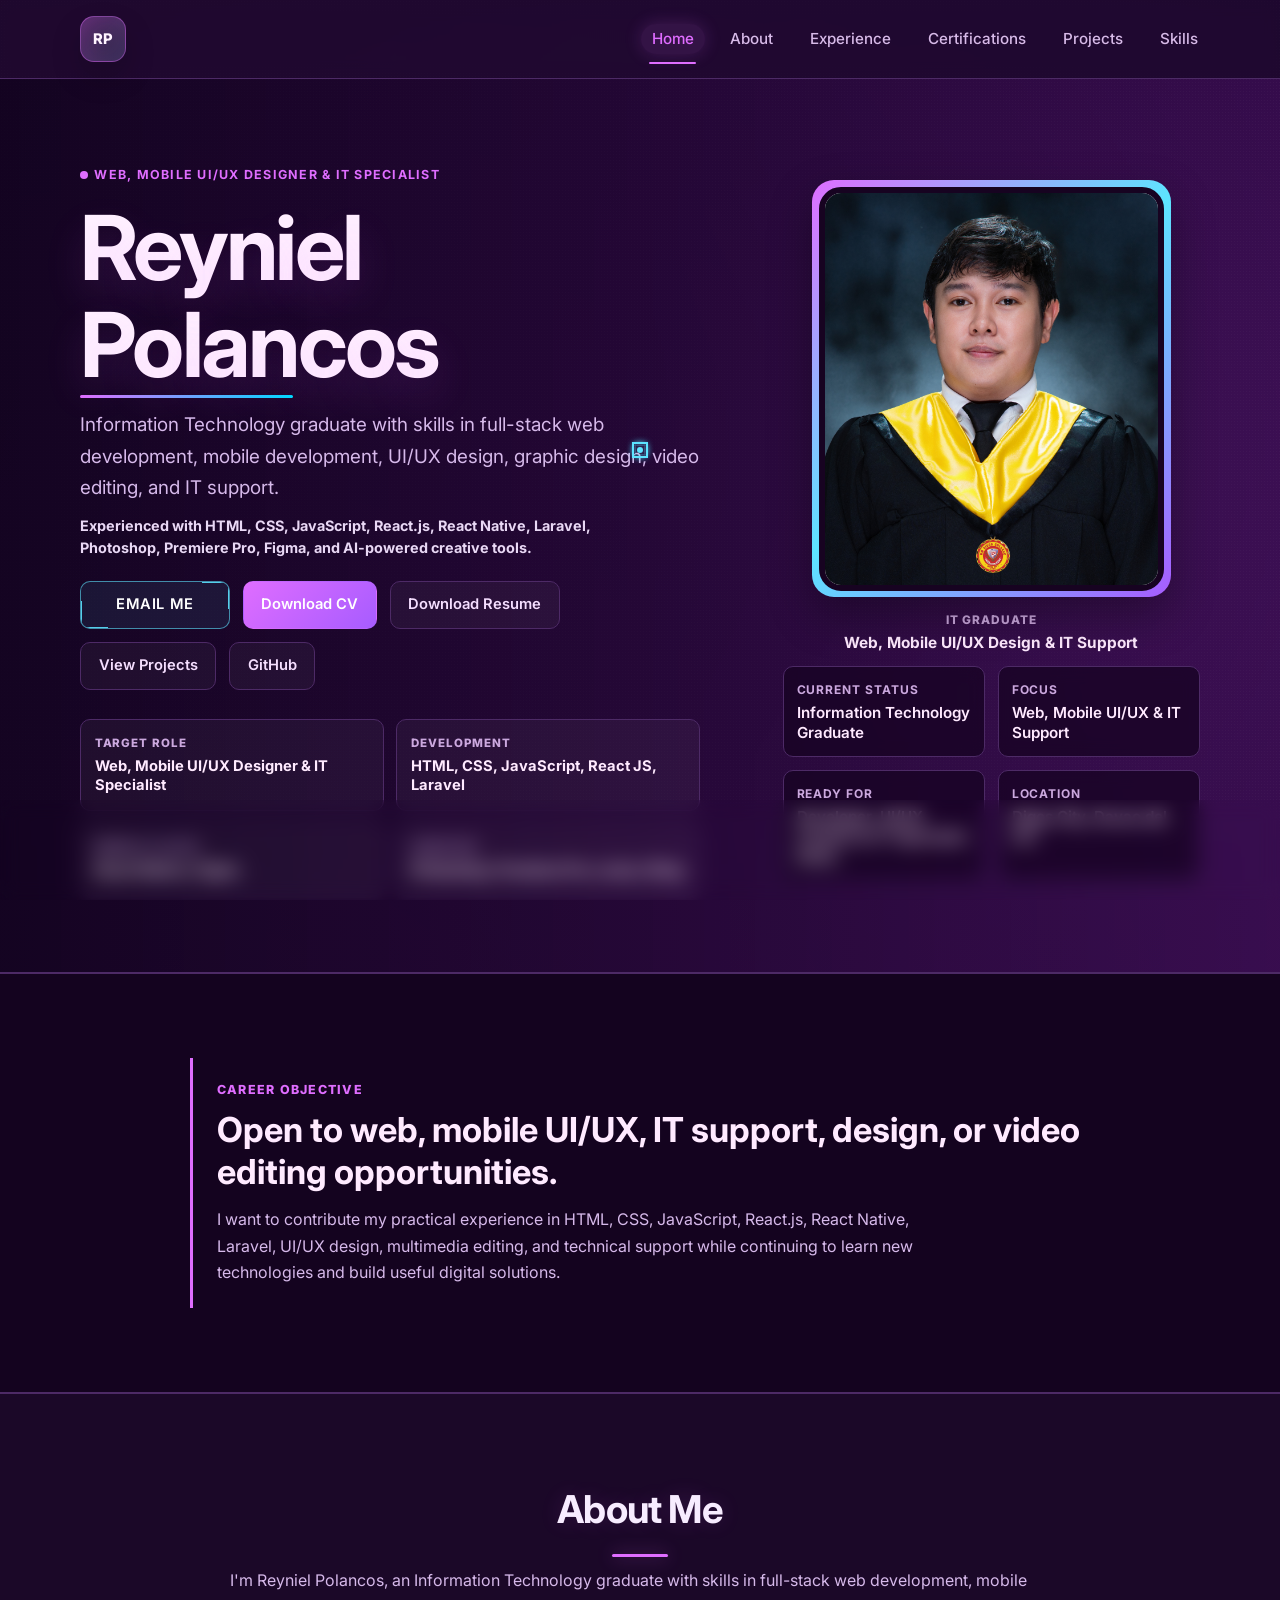
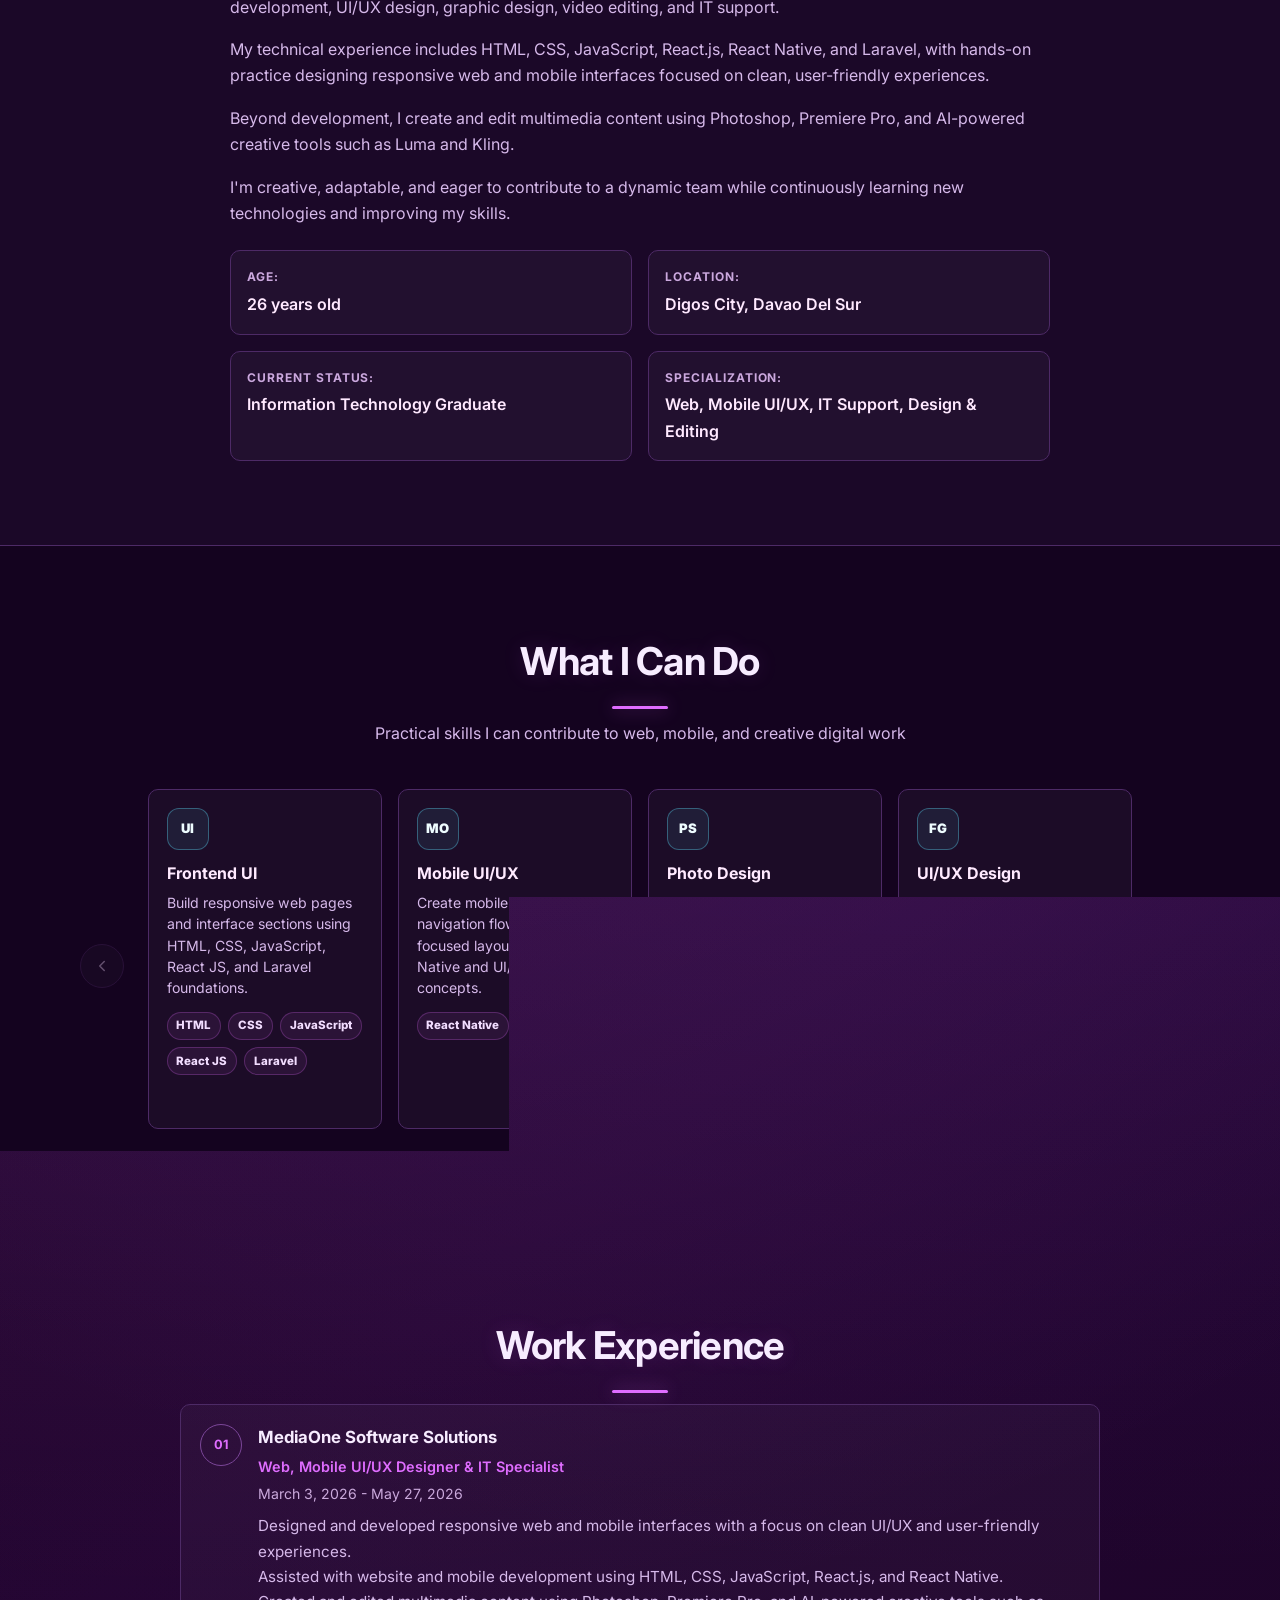
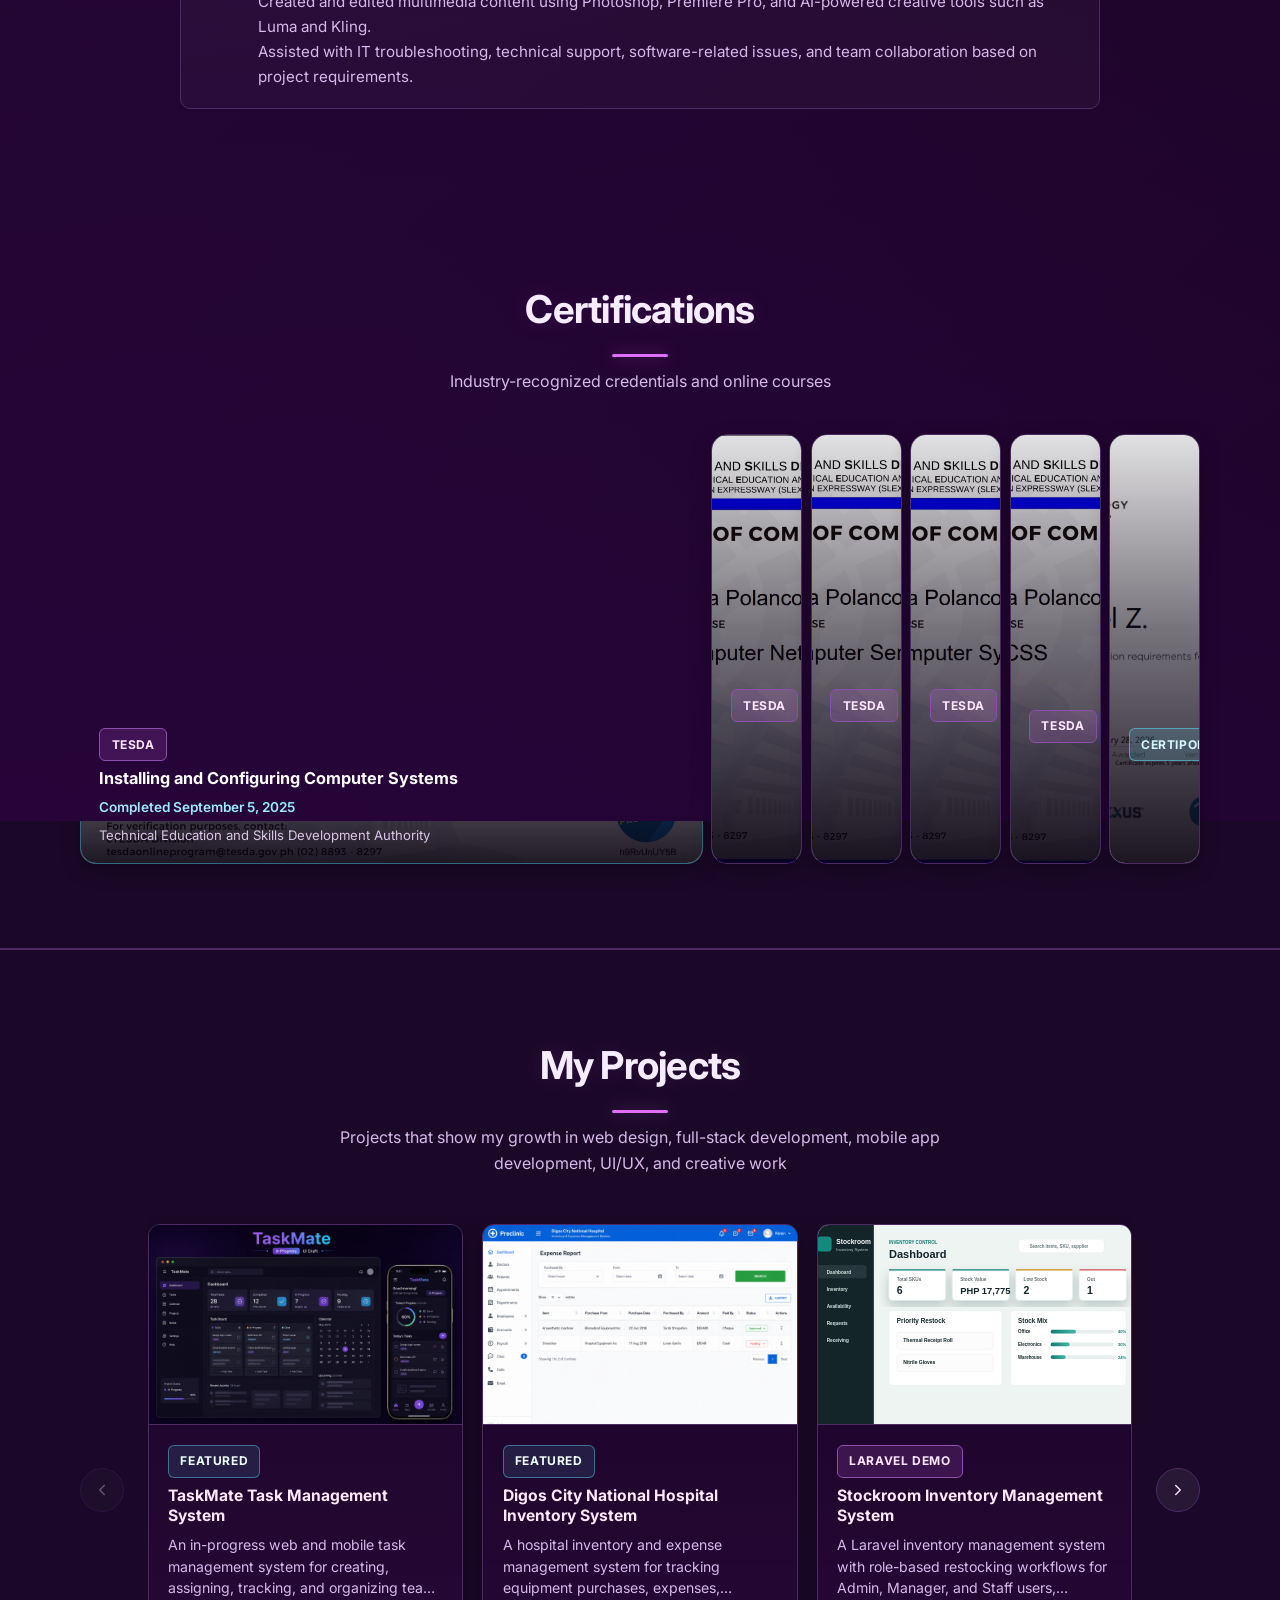
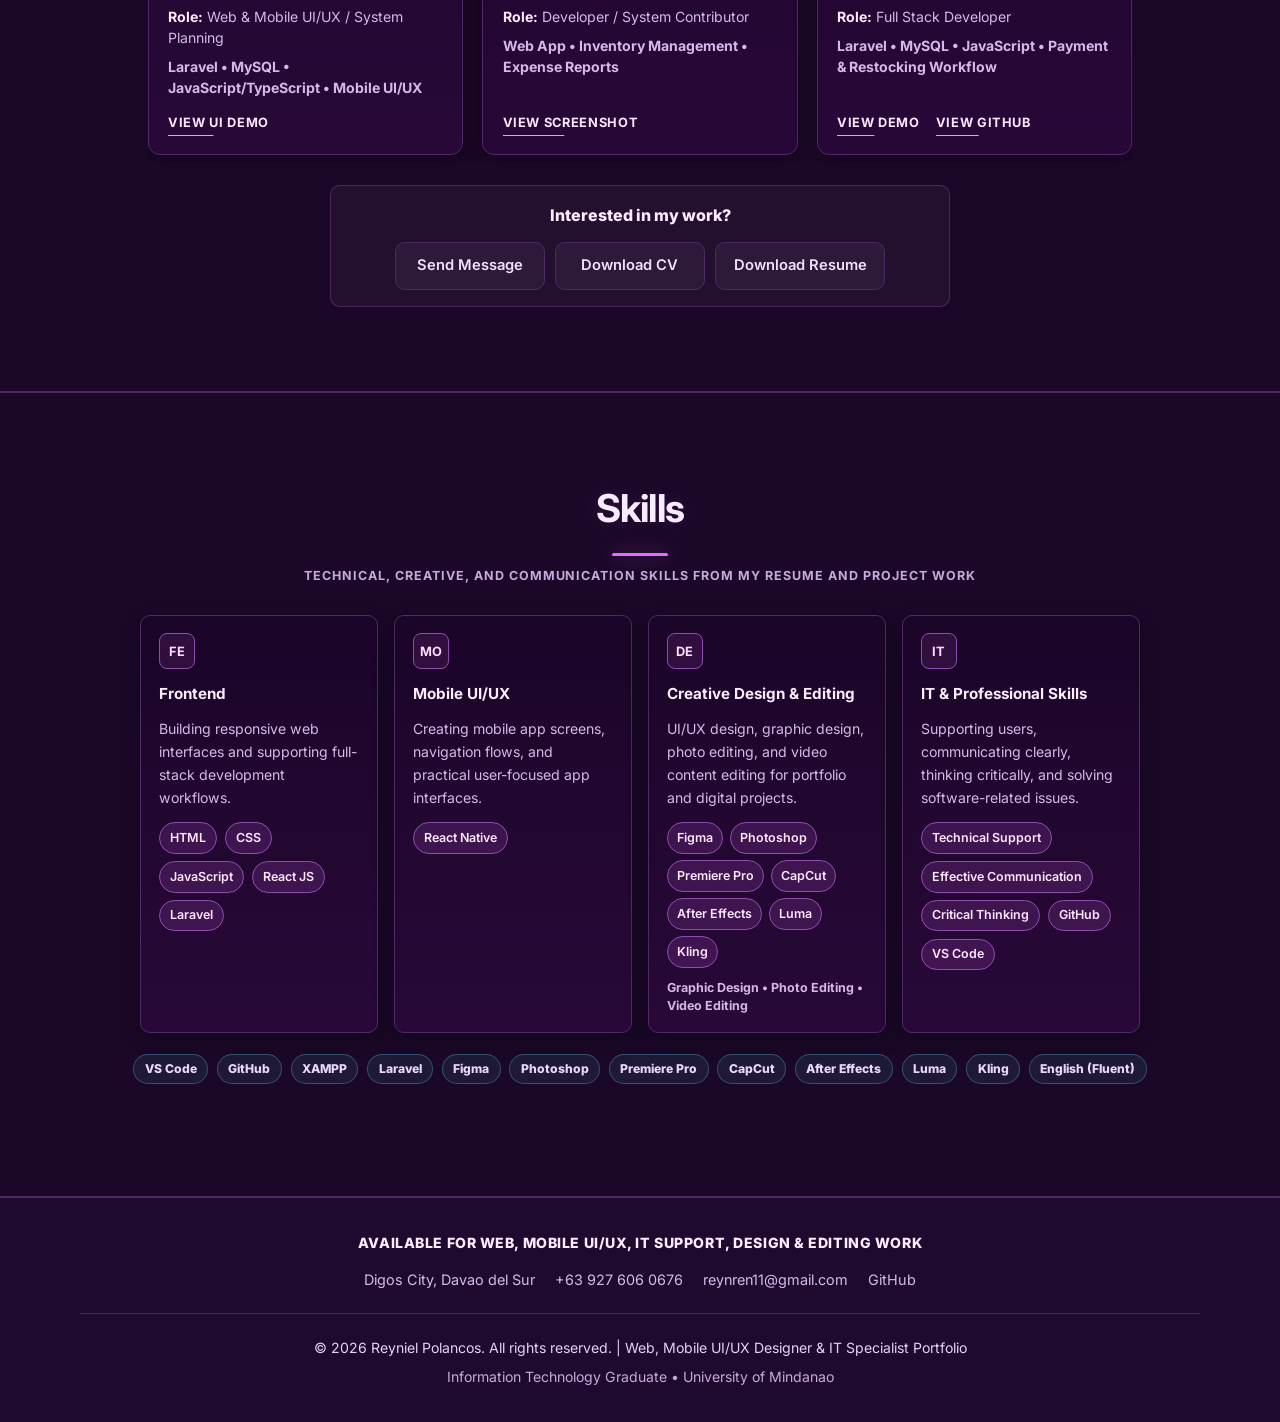
==== commit eac02625: "Add reactbits-style effects: accordion certs, bounce-in projects, target cursor, gradual blur" ====
--- a/index.html
+++ b/index.html
@@ -8,7 +8,7 @@
     <link rel="preconnect" href="https://fonts.gstatic.com" crossorigin>
     <link href="https://fonts.googleapis.com/css2?family=Inter:wght@400;500;600;700;800&display=swap" rel="stylesheet">
     <script src="https://mcp.figma.com/mcp/html-to-design/capture.js" async></script>
-    <link rel="stylesheet" href="css/style.css?v=20260802-services-slider">
+    <link rel="stylesheet" href="css/style.css?v=20260831-target-cursor">
 </head>
 <body>
     <!-- Navigation -->
@@ -283,14 +283,8 @@
         <div class="container">
             <h2 class="section-title">Certifications</h2>
             <p class="section-subtitle">Industry-recognized credentials and online courses</p>
-            <div class="certifications-carousel" aria-label="Certifications carousel">
-                <button class="cert-scroll-btn cert-scroll-btn--left" type="button" aria-label="Scroll certifications left" aria-controls="certificationsScroller">
-                    <svg viewBox="0 0 24 24" fill="none" xmlns="http://www.w3.org/2000/svg" aria-hidden="true">
-                        <path d="M15 18L9 12L15 6" stroke="currentColor" stroke-width="2" stroke-linecap="round" stroke-linejoin="round"/>
-                    </svg>
-                </button>
-
-                <div class="certifications-grid" id="certificationsScroller" tabindex="0" role="region" aria-label="Certifications">
+            <div class="certifications-carousel" aria-label="Certifications">
+                <div class="certifications-grid" id="certificationsScroller" role="region" aria-label="Certifications">
                 <div class="cert-card" onclick="openCertificate(this)" data-cert-title="Installing and Configuring Computer Systems" data-cert-issuer="TESDA" data-cert-src="images/certificates/cert1.jpg">
                     <div class="cert-image-container">
                         <img class="cert-thumbnail" src="images/certificates/cert1.jpg" alt="Installing and Configuring Computer Systems certificate preview" loading="lazy">
@@ -298,7 +292,7 @@
                             <path d="M14 2H6C4.9 2 4 2.9 4 4V20C4 21.1 4.9 22 6 22H18C19.1 22 20 21.1 20 20V8L14 2Z" stroke="currentColor" stroke-width="2" stroke-linecap="round" stroke-linejoin="round"/>
                             <path d="M14 2V8H20" stroke="currentColor" stroke-width="2" stroke-linecap="round" stroke-linejoin="round"/>
                         </svg>
-                        <span class="cert-preview-text">Click to View Certificate</span>
+                        <span class="cert-preview-text">View Certificate</span>
                     </div>
                     <div class="cert-content">
                         <div class="cert-badge">TESDA</div>
@@ -315,7 +309,7 @@
                             <path d="M14 2H6C4.9 2 4 2.9 4 4V20C4 21.1 4.9 22 6 22H18C19.1 22 20 21.1 20 20V8L14 2Z" stroke="currentColor" stroke-width="2" stroke-linecap="round" stroke-linejoin="round"/>
                             <path d="M14 2V8H20" stroke="currentColor" stroke-width="2" stroke-linecap="round" stroke-linejoin="round"/>
                         </svg>
-                        <span class="cert-preview-text">Click to View Certificate</span>
+                        <span class="cert-preview-text">View Certificate</span>
                     </div>
                     <div class="cert-content">
                         <div class="cert-badge">TESDA</div>
@@ -332,7 +326,7 @@
                             <path d="M14 2H6C4.9 2 4 2.9 4 4V20C4 21.1 4.9 22 6 22H18C19.1 22 20 21.1 20 20V8L14 2Z" stroke="currentColor" stroke-width="2" stroke-linecap="round" stroke-linejoin="round"/>
                             <path d="M14 2V8H20" stroke="currentColor" stroke-width="2" stroke-linecap="round" stroke-linejoin="round"/>
                         </svg>
-                        <span class="cert-preview-text">Click to View Certificate</span>
+                        <span class="cert-preview-text">View Certificate</span>
                     </div>
                     <div class="cert-content">
                         <div class="cert-badge">TESDA</div>
@@ -349,7 +343,7 @@
                             <path d="M14 2H6C4.9 2 4 2.9 4 4V20C4 21.1 4.9 22 6 22H18C19.1 22 20 21.1 20 20V8L14 2Z" stroke="currentColor" stroke-width="2" stroke-linecap="round" stroke-linejoin="round"/>
                             <path d="M14 2V8H20" stroke="currentColor" stroke-width="2" stroke-linecap="round" stroke-linejoin="round"/>
                         </svg>
-                        <span class="cert-preview-text">Click to View Certificate</span>
+                        <span class="cert-preview-text">View Certificate</span>
                     </div>
                     <div class="cert-content">
                         <div class="cert-badge">TESDA</div>
@@ -366,7 +360,7 @@
                             <path d="M14 2H6C4.9 2 4 2.9 4 4V20C4 21.1 4.9 22 6 22H18C19.1 22 20 21.1 20 20V8L14 2Z" stroke="currentColor" stroke-width="2" stroke-linecap="round" stroke-linejoin="round"/>
                             <path d="M14 2V8H20" stroke="currentColor" stroke-width="2" stroke-linecap="round" stroke-linejoin="round"/>
                         </svg>
-                        <span class="cert-preview-text">Click to View Certificate</span>
+                        <span class="cert-preview-text">View Certificate</span>
                     </div>
                     <div class="cert-content">
                         <div class="cert-badge">TESDA</div>
@@ -383,7 +377,7 @@
                             <path d="M14 2H6C4.9 2 4 2.9 4 4V20C4 21.1 4.9 22 6 22H18C19.1 22 20 21.1 20 20V8L14 2Z" stroke="currentColor" stroke-width="2" stroke-linecap="round" stroke-linejoin="round"/>
                             <path d="M14 2V8H20" stroke="currentColor" stroke-width="2" stroke-linecap="round" stroke-linejoin="round"/>
                         </svg>
-                        <span class="cert-preview-text">Click to View Certificate</span>
+                        <span class="cert-preview-text">View Certificate</span>
                     </div>
                     <div class="cert-content">
                         <div class="cert-badge">Certiport</div>
@@ -394,12 +388,6 @@
                 </div>
 
                 </div>
-
-                <button class="cert-scroll-btn cert-scroll-btn--right" type="button" aria-label="Scroll certifications right" aria-controls="certificationsScroller">
-                    <svg viewBox="0 0 24 24" fill="none" xmlns="http://www.w3.org/2000/svg" aria-hidden="true">
-                        <path d="M9 18L15 12L9 6" stroke="currentColor" stroke-width="2" stroke-linecap="round" stroke-linejoin="round"/>
-                    </svg>
-                </button>
             </div>
         </div>
     </section>
@@ -849,9 +837,10 @@
 
     <!-- Certificate Modal -->
     <div id="certificateModal" class="cert-modal" onclick="closeCertificate()">
-        <span class="cert-close">&times;</span>
+        <button type="button" class="cert-close" aria-label="Close certificate">&times;</button>
         <div class="cert-modal-content" onclick="event.stopPropagation()">
             <div class="cert-modal-header">
+                <span class="cert-modal-count" id="certModalCount"></span>
                 <h3 id="certModalTitle">Certificate</h3>
                 <p id="certModalIssuer">Issuer</p>
             </div>
@@ -883,7 +872,7 @@
         </div>
     </div>
 
-    <script src="js/script.js?v=20260802-services-slider"></script>
+    <script src="js/script.js?v=20260831-target-cursor"></script>
 </body>
 </html>
 
--- a/css/style.css
+++ b/css/style.css
@@ -13,6 +13,8 @@
     --shadow-1: 0 6px 20px rgba(0, 0, 0, 0.28);
     --shadow-2: 0 14px 32px rgba(223, 109, 255, 0.18);
     --transition: all 0.25s ease;
+    --ease-out: cubic-bezier(0.22, 1, 0.36, 1);
+    --ease-spring: cubic-bezier(0.34, 1.4, 0.64, 1);
 }
 
 * {
@@ -762,8 +764,51 @@
 .reveal-item {
     opacity: 0;
     transform: translateY(22px);
-    transition: opacity 0.55s ease, transform 0.55s ease;
+    transition: opacity 0.45s var(--ease-out), transform 0.55s var(--ease-out);
     transition-delay: var(--reveal-delay, 0ms);
+}
+
+.reveal-item[data-reveal="left"]:not(.revealed) {
+    transform: translateX(-40px);
+}
+
+.reveal-item[data-reveal="right"]:not(.revealed) {
+    transform: translateX(40px);
+}
+
+.reveal-item[data-reveal="up"]:not(.revealed) {
+    transform: translateY(38px);
+}
+
+.reveal-item[data-reveal="zoom"]:not(.revealed) {
+    transform: scale(0.92) translateY(20px);
+}
+
+.reveal-item[data-reveal="bounce"]:not(.revealed) {
+    transform: translateY(44px) scale(0.84) rotate(-4deg);
+}
+
+.reveal-item[data-reveal="bounce"].revealed {
+    animation: cardBounceIn 0.72s cubic-bezier(0.22, 1, 0.36, 1) backwards;
+    animation-delay: var(--reveal-delay, 0ms);
+}
+
+@keyframes cardBounceIn {
+    0% {
+        opacity: 0;
+        transform: translateY(44px) scale(0.84) rotate(-4deg);
+    }
+    55% {
+        opacity: 1;
+        transform: translateY(-8px) scale(1.03) rotate(1.5deg);
+    }
+    78% {
+        transform: translateY(2px) scale(0.99) rotate(-0.5deg);
+    }
+    100% {
+        opacity: 1;
+        transform: translateY(0) scale(1) rotate(0);
+    }
 }
 
 .reveal-item.revealed {
@@ -2067,60 +2112,119 @@
 
 .cert-close {
     position: absolute;
-    top: 20px;
-    right: 35px;
+    top: 22px;
+    right: 26px;
+    width: 46px;
+    height: 46px;
+    padding: 0;
+    display: grid;
+    place-items: center;
+    border-radius: 999px;
+    border: 1px solid rgba(255, 255, 255, 0.22);
+    background: rgba(15, 4, 26, 0.72);
+    -webkit-backdrop-filter: blur(6px);
+            backdrop-filter: blur(6px);
     color: #fff;
-    font-size: 40px;
-    font-weight: bold;
-    transition: 0.3s;
+    font-family: inherit;
+    font-size: 26px;
+    line-height: 1;
     cursor: pointer;
-    z-index: 10001;
+    z-index: 10003;
+    transition: transform 0.2s var(--ease-out), background 0.2s ease, border-color 0.2s ease;
 }
 
 .cert-close:hover,
-.cert-close:focus {
-    color: var(--primary);
+.cert-close:focus-visible {
+    background: linear-gradient(135deg, var(--primary), var(--primary-2));
+    border-color: transparent;
+    color: #fff;
+    transform: scale(1.08);
+    outline: none;
 }
 
 .cert-modal-nav {
     position: absolute;
     top: 50%;
     transform: translateY(-50%);
-    width: 46px;
-    height: 46px;
+    width: 54px;
+    height: 54px;
     border-radius: 999px;
-    border: 1px solid var(--line);
-    background: rgba(255, 255, 255, 0.06);
-    color: #f5deff;
+    border: 1px solid rgba(93, 228, 255, 0.45);
+    background: rgba(15, 4, 26, 0.86);
+    -webkit-backdrop-filter: blur(8px);
+            backdrop-filter: blur(8px);
+    color: #fff;
     display: grid;
     place-items: center;
     cursor: pointer;
-    transition: var(--transition);
     z-index: 10002;
-}
-
-.cert-modal-nav:hover {
-    border-color: #bb72e8;
-    box-shadow: var(--shadow-2);
+    box-shadow: 0 8px 26px rgba(0, 0, 0, 0.55);
+    transition:
+        transform 0.2s var(--ease-out),
+        background 0.2s ease,
+        border-color 0.2s ease,
+        box-shadow 0.2s ease,
+        opacity 0.2s ease;
+}
+
+.cert-modal-nav:hover:not(:disabled),
+.cert-modal-nav:focus-visible:not(:disabled) {
+    background: linear-gradient(135deg, var(--primary), var(--primary-2));
+    border-color: transparent;
+    transform: translateY(-50%) scale(1.09);
+    box-shadow: 0 12px 32px rgba(223, 109, 255, 0.45);
+    outline: none;
+}
+
+.cert-modal-nav:active:not(:disabled) {
+    transform: translateY(-50%) scale(0.95);
 }
 
 .cert-modal-nav:disabled {
-    opacity: 0.35;
-    cursor: not-allowed;
+    opacity: 0.3;
+    cursor: default;
     box-shadow: none;
 }
 
 .cert-modal-nav--left {
-    left: 14px;
+    left: 12px;
 }
 
 .cert-modal-nav--right {
-    right: 14px;
+    right: 12px;
 }
 
 .cert-modal-nav svg {
-    width: 18px;
-    height: 18px;
+    width: 24px;
+    height: 24px;
+}
+
+/* On wide screens the arrows float just outside the certificate */
+@media (min-width: 1180px) {
+    .cert-modal-nav--left {
+        left: -72px;
+    }
+
+    .cert-modal-nav--right {
+        right: -72px;
+    }
+}
+
+.cert-modal-count {
+    display: inline-block;
+    margin-bottom: 0.5rem;
+    padding: 0.22rem 0.62rem;
+    border-radius: 999px;
+    border: 1px solid rgba(93, 228, 255, 0.32);
+    background: rgba(93, 228, 255, 0.1);
+    color: #bfefff;
+    font-size: 0.72rem;
+    font-weight: 700;
+    letter-spacing: 0.06em;
+}
+
+.cert-modal-count:empty {
+    display: none;
 }
 
 .cert-modal-content {
@@ -3244,6 +3348,458 @@
     }
 }
 
+/* ====================================
+   MOTION & INTERACTION ENHANCEMENTS
+   ==================================== */
+
+.scroll-progress {
+    position: fixed;
+    inset: 0 0 auto 0;
+    height: 3px;
+    z-index: 1600;
+    transform: scaleX(0);
+    transform-origin: left center;
+    background: linear-gradient(90deg, var(--primary), var(--accent-cyan));
+    box-shadow: 0 0 12px rgba(223, 109, 255, 0.45);
+    transition: transform 0.12s linear;
+    pointer-events: none;
+}
+
+/* Cursor-follow glow on interactive cards */
+.service-card,
+.project-card,
+.skills-grid .skill-card,
+.cert-card {
+    position: relative;
+}
+
+.service-card::after,
+.project-card::after,
+.skills-grid .skill-card::after,
+.cert-card::after {
+    content: "";
+    position: absolute;
+    inset: 0;
+    border-radius: inherit;
+    pointer-events: none;
+    opacity: 0;
+    transition: opacity 0.3s ease;
+    background: radial-gradient(220px circle at var(--mx, 50%) var(--my, 50%), rgba(93, 228, 255, 0.14), transparent 65%);
+    z-index: 3;
+}
+
+.service-card:hover::after,
+.project-card:hover::after,
+.skills-grid .skill-card:hover::after,
+.cert-card:hover::after {
+    opacity: 1;
+}
+
+/* Image load fade-in */
+.project-image img,
+.cert-thumbnail {
+    opacity: 0;
+    transition: opacity 0.55s var(--ease-out);
+}
+
+.project-image img.img-loaded,
+.cert-thumbnail.img-loaded {
+    opacity: 1;
+}
+
+/* ====================================
+   CERTIFICATIONS — accordion gallery
+   ==================================== */
+.certifications-carousel {
+    padding-inline: 0;
+}
+
+.certifications-carousel .cert-scroll-btn {
+    display: none;
+}
+
+.certifications-grid {
+    display: flex;
+    gap: 0.55rem;
+    height: 430px;
+    overflow: visible;
+    padding: 0;
+    scroll-snap-type: none;
+}
+
+.certifications-grid .cert-card {
+    position: relative;
+    flex: 1 1 0%;
+    min-width: 52px;
+    height: 100%;
+    display: block;
+    overflow: hidden;
+    border-radius: 16px;
+    border: 1px solid var(--line);
+    background: #0f0518;
+    cursor: pointer;
+    scroll-snap-align: none;
+    transition:
+        flex-grow 0.55s var(--ease-out),
+        border-color 0.35s ease,
+        opacity 0.45s var(--ease-out),
+        transform 0.55s var(--ease-out);
+}
+
+.certifications-grid .cert-card.is-expanded {
+    flex-grow: 7;
+    border-color: rgba(93, 228, 255, 0.45);
+}
+
+/* the flat-card hover lift doesn't belong in the accordion */
+.certifications-grid .cert-card:hover {
+    transform: none;
+    box-shadow: none;
+    border-color: rgba(93, 228, 255, 0.45);
+}
+
+.certifications-grid .cert-card:focus-visible {
+    outline: 2px solid var(--accent-cyan);
+    outline-offset: 2px;
+}
+
+/* the cursor-glow pseudo-element is noise in this layout */
+.certifications-grid .cert-card::after {
+    display: none;
+}
+
+/* image fills the whole panel */
+.certifications-grid .cert-image-container {
+    position: absolute;
+    inset: 0;
+    width: 100%;
+    height: 100%;
+    padding: 0;
+    border: 0;
+    background: #0f0518;
+}
+
+.certifications-grid .cert-image-container .cert-thumbnail {
+    position: absolute;
+    inset: 0;
+    width: 100%;
+    height: 100%;
+    object-fit: cover;
+    object-position: top center;
+    opacity: 1;
+    transition: transform 0.6s var(--ease-out);
+}
+
+.certifications-grid .cert-card.is-expanded .cert-thumbnail {
+    transform: scale(1.03);
+}
+
+.certifications-grid .cert-preview-text,
+.certifications-grid .cert-icon {
+    display: none;
+}
+
+/* legibility scrim — heavier when collapsed */
+.certifications-grid .cert-card::before {
+    content: "";
+    position: absolute;
+    inset: 0;
+    z-index: 1;
+    background: linear-gradient(180deg, rgba(9, 2, 16, 0.12) 0%, rgba(9, 2, 16, 0.55) 45%, rgba(9, 2, 16, 0.92) 100%);
+    transition: background 0.4s ease;
+}
+
+.certifications-grid .cert-card.is-expanded::before {
+    background: linear-gradient(180deg, rgba(9, 2, 16, 0) 28%, rgba(9, 2, 16, 0.5) 66%, rgba(9, 2, 16, 0.9) 100%);
+}
+
+/* caption pinned to the bottom */
+.certifications-grid .cert-content {
+    position: absolute;
+    left: 0;
+    bottom: 0;
+    z-index: 2;
+    display: flex;
+    flex-direction: column;
+    align-items: flex-start;
+    gap: 0.45rem;
+    padding: 1.1rem 1.15rem 1.2rem;
+    width: max(100%, 264px);
+}
+
+.certifications-grid .cert-badge {
+    align-self: flex-start;
+}
+
+.certifications-grid .cert-card[data-cert-issuer="Certiport"] .cert-badge {
+    border-color: rgba(93, 228, 255, 0.5);
+    background: rgba(93, 228, 255, 0.14);
+    color: #d6f7ff;
+}
+
+/* title / date / issuer — only shown when the panel is open */
+.certifications-grid .cert-card h3,
+.certifications-grid .cert-content .cert-date,
+.certifications-grid .cert-content .cert-issuer {
+    opacity: 0;
+    transform: translateY(10px);
+    transition: opacity 0.3s ease, transform 0.4s var(--ease-out);
+    color: #fff;
+}
+
+.certifications-grid .cert-card h3 {
+    font-size: 1.02rem;
+    line-height: 1.25;
+}
+
+.certifications-grid .cert-content .cert-date {
+    color: #9fe9ff;
+    font-weight: 600;
+}
+
+.certifications-grid .cert-content .cert-issuer {
+    color: #d8c7e6;
+    font-size: 0.82rem;
+    line-height: 1.4;
+}
+
+.certifications-grid .cert-card.is-expanded h3,
+.certifications-grid .cert-card.is-expanded .cert-date,
+.certifications-grid .cert-card.is-expanded .cert-issuer {
+    opacity: 1;
+    transform: none;
+}
+
+.certifications-grid .cert-card.is-expanded h3 { transition-delay: 0.08s; }
+.certifications-grid .cert-card.is-expanded .cert-date { transition-delay: 0.13s; }
+.certifications-grid .cert-card.is-expanded .cert-issuer { transition-delay: 0.18s; }
+
+/* Mobile — stack the panels, every caption visible */
+@media (max-width: 820px) {
+    .certifications-grid {
+        flex-direction: column;
+        height: auto;
+        gap: 0.7rem;
+    }
+
+    .certifications-grid .cert-card {
+        flex: 0 0 auto;
+        height: 170px;
+        min-width: 0;
+    }
+
+    .certifications-grid .cert-content {
+        width: 100%;
+    }
+
+    .certifications-grid .cert-card h3,
+    .certifications-grid .cert-content .cert-date,
+    .certifications-grid .cert-content .cert-issuer {
+        opacity: 1;
+        transform: none;
+    }
+}
+
+/* ====================================
+   CERTIFICATE MODAL — scale-up entrance
+   ==================================== */
+/* Animation-based (not transition-from-hidden) so the modal is always visible
+   at rest even if the animation doesn't run. */
+.cert-modal {
+    animation: certModalIn 0.22s ease;
+}
+
+.cert-modal .cert-modal-content {
+    animation: certModalContentIn 0.34s var(--ease-spring);
+}
+
+@keyframes certModalIn {
+    from { opacity: 0; }
+    to { opacity: 1; }
+}
+
+@keyframes certModalContentIn {
+    from { opacity: 0; transform: scale(0.92) translateY(12px); }
+    to { opacity: 1; transform: scale(1) translateY(0); }
+}
+
+/* ====================================
+   PROJECTS carousel — uniform, deliberate card layout
+   ==================================== */
+.projects-grid {
+    padding-block: 0.5rem;
+    scroll-padding-inline: 1.25rem;
+}
+
+.projects-grid .project-card .project-image {
+    flex-shrink: 0;
+}
+
+.projects-grid .project-card .project-content {
+    flex: 1 1 auto;
+}
+
+/* Clamp the description and drop the inconsistent status note so every card
+   ends the same way — CTA pinned to the bottom. */
+.projects-grid .project-card .project-content > p:first-of-type {
+    display: -webkit-box;
+    -webkit-line-clamp: 3;
+    -webkit-box-orient: vertical;
+    overflow: hidden;
+}
+
+.projects-grid .project-card .project-note {
+    display: none;
+}
+
+.projects-grid .project-card .project-link,
+.projects-grid .project-card .project-actions {
+    margin-top: auto;
+    padding-top: 0.35rem;
+}
+
+/* End-of-list nudge */
+@keyframes carouselNudgeEnd {
+    50% { transform: translateX(-7px); }
+}
+
+@keyframes carouselNudgeStart {
+    50% { transform: translateX(7px); }
+}
+
+.carousel-nudge-end {
+    animation: carouselNudgeEnd 0.24s var(--ease-out);
+}
+
+.carousel-nudge-start {
+    animation: carouselNudgeStart 0.24s var(--ease-out);
+}
+
+/* Target cursor */
+.has-target-cursor,
+.has-target-cursor * {
+    cursor: none !important;
+}
+
+.has-target-cursor input,
+.has-target-cursor textarea,
+.has-target-cursor select,
+.has-target-cursor [contenteditable="true"] {
+    cursor: text !important;
+}
+
+.target-cursor {
+    position: fixed;
+    top: 0;
+    left: 0;
+    width: 0;
+    height: 0;
+    z-index: 99999;
+    pointer-events: none;
+    will-change: transform;
+    transition: opacity 0.2s ease;
+}
+
+.target-cursor.is-hidden {
+    opacity: 0;
+}
+
+.target-cursor-dot {
+    position: absolute;
+    top: -3px;
+    left: -3px;
+    width: 6px;
+    height: 6px;
+    border-radius: 50%;
+    background: var(--accent-cyan);
+    box-shadow: 0 0 8px rgba(93, 228, 255, 0.85);
+    transition: opacity 0.18s ease, transform 0.18s ease;
+}
+
+.target-cursor.is-targeting .target-cursor-dot {
+    opacity: 0;
+}
+
+.target-cursor-corner {
+    position: absolute;
+    top: 0;
+    left: 0;
+    width: 12px;
+    height: 12px;
+    border: 2px solid var(--accent-cyan);
+    box-shadow: 0 0 6px rgba(93, 228, 255, 0.4);
+    transition: transform 0.2s cubic-bezier(0.22, 1, 0.36, 1), width 0.2s ease, height 0.2s ease;
+}
+
+.target-cursor.is-targeting .target-cursor-corner {
+    width: 16px;
+    height: 16px;
+}
+
+.target-cursor-corner--tl {
+    border-right-color: transparent;
+    border-bottom-color: transparent;
+}
+
+.target-cursor-corner--tr {
+    border-left-color: transparent;
+    border-bottom-color: transparent;
+}
+
+.target-cursor-corner--br {
+    border-left-color: transparent;
+    border-top-color: transparent;
+}
+
+.target-cursor-corner--bl {
+    border-right-color: transparent;
+    border-top-color: transparent;
+}
+
+/* Gradual blur at the bottom edge of the viewport */
+.gradual-blur {
+    position: fixed;
+    left: 0;
+    right: 0;
+    bottom: 0;
+    height: 100px;
+    z-index: 900;
+    pointer-events: none;
+}
+
+.gradual-blur > div {
+    position: absolute;
+    inset: 0;
+}
+
+body.compose-open .gradual-blur,
+body.download-open .gradual-blur,
+body.nav-preview-open .gradual-blur {
+    display: none;
+}
+
+/* Drag-to-scroll affordance */
+.projects-grid,
+.services-grid,
+.skills-grid {
+    cursor: grab;
+}
+
+.projects-grid.is-dragging,
+.services-grid.is-dragging,
+.skills-grid.is-dragging {
+    cursor: grabbing;
+}
+
+.is-dragging,
+.is-gliding {
+    scroll-snap-type: none !important;
+}
+
+.is-dragging > * {
+    pointer-events: none;
+}
+
 @media (prefers-reduced-motion: reduce) {
     * {
         animation-duration: 0.01ms !important;
@@ -3251,5 +3807,19 @@
         transition-duration: 0.01ms !important;
         scroll-behavior: auto !important;
     }
-}
-
+
+    .reveal-item,
+    .reveal-item[data-reveal] {
+        transform: none !important;
+    }
+
+    .cert-modal .cert-modal-content {
+        transform: none !important;
+        opacity: 1 !important;
+    }
+
+    .scroll-progress {
+        display: none;
+    }
+}
+
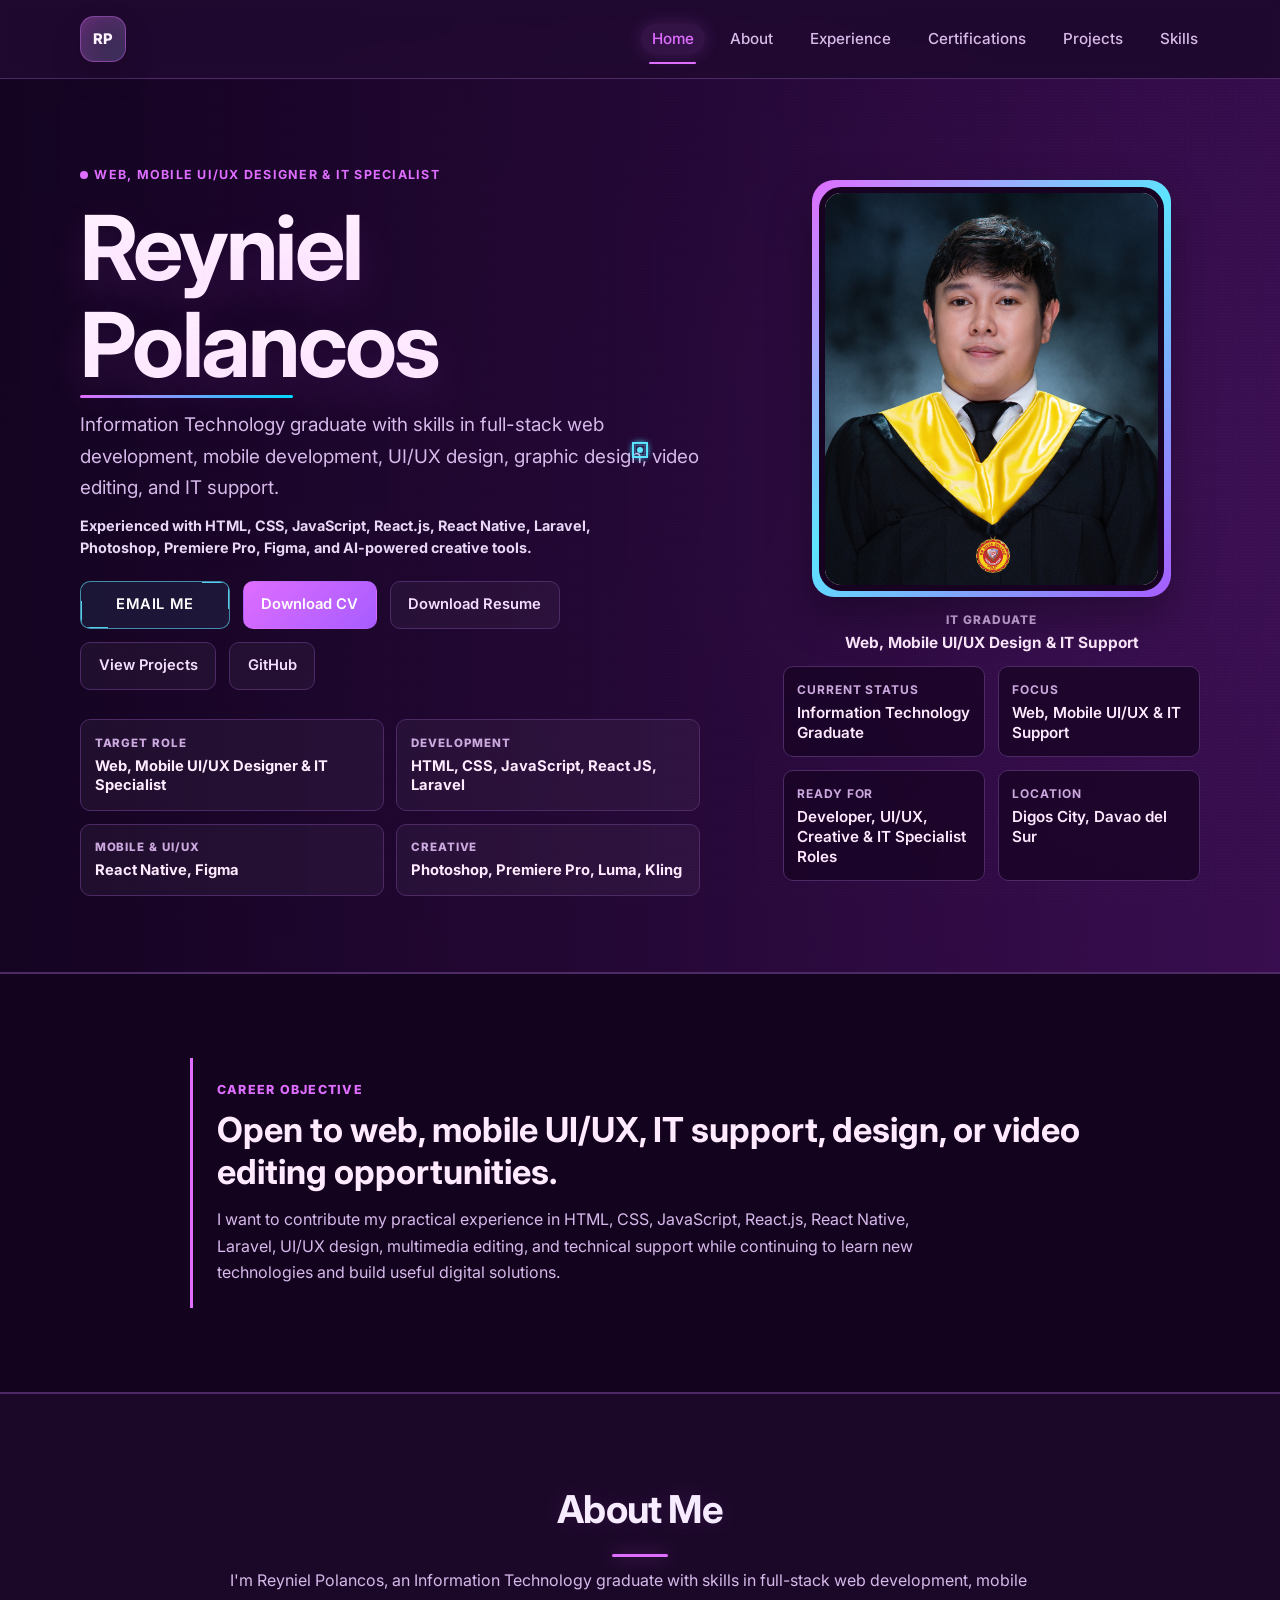
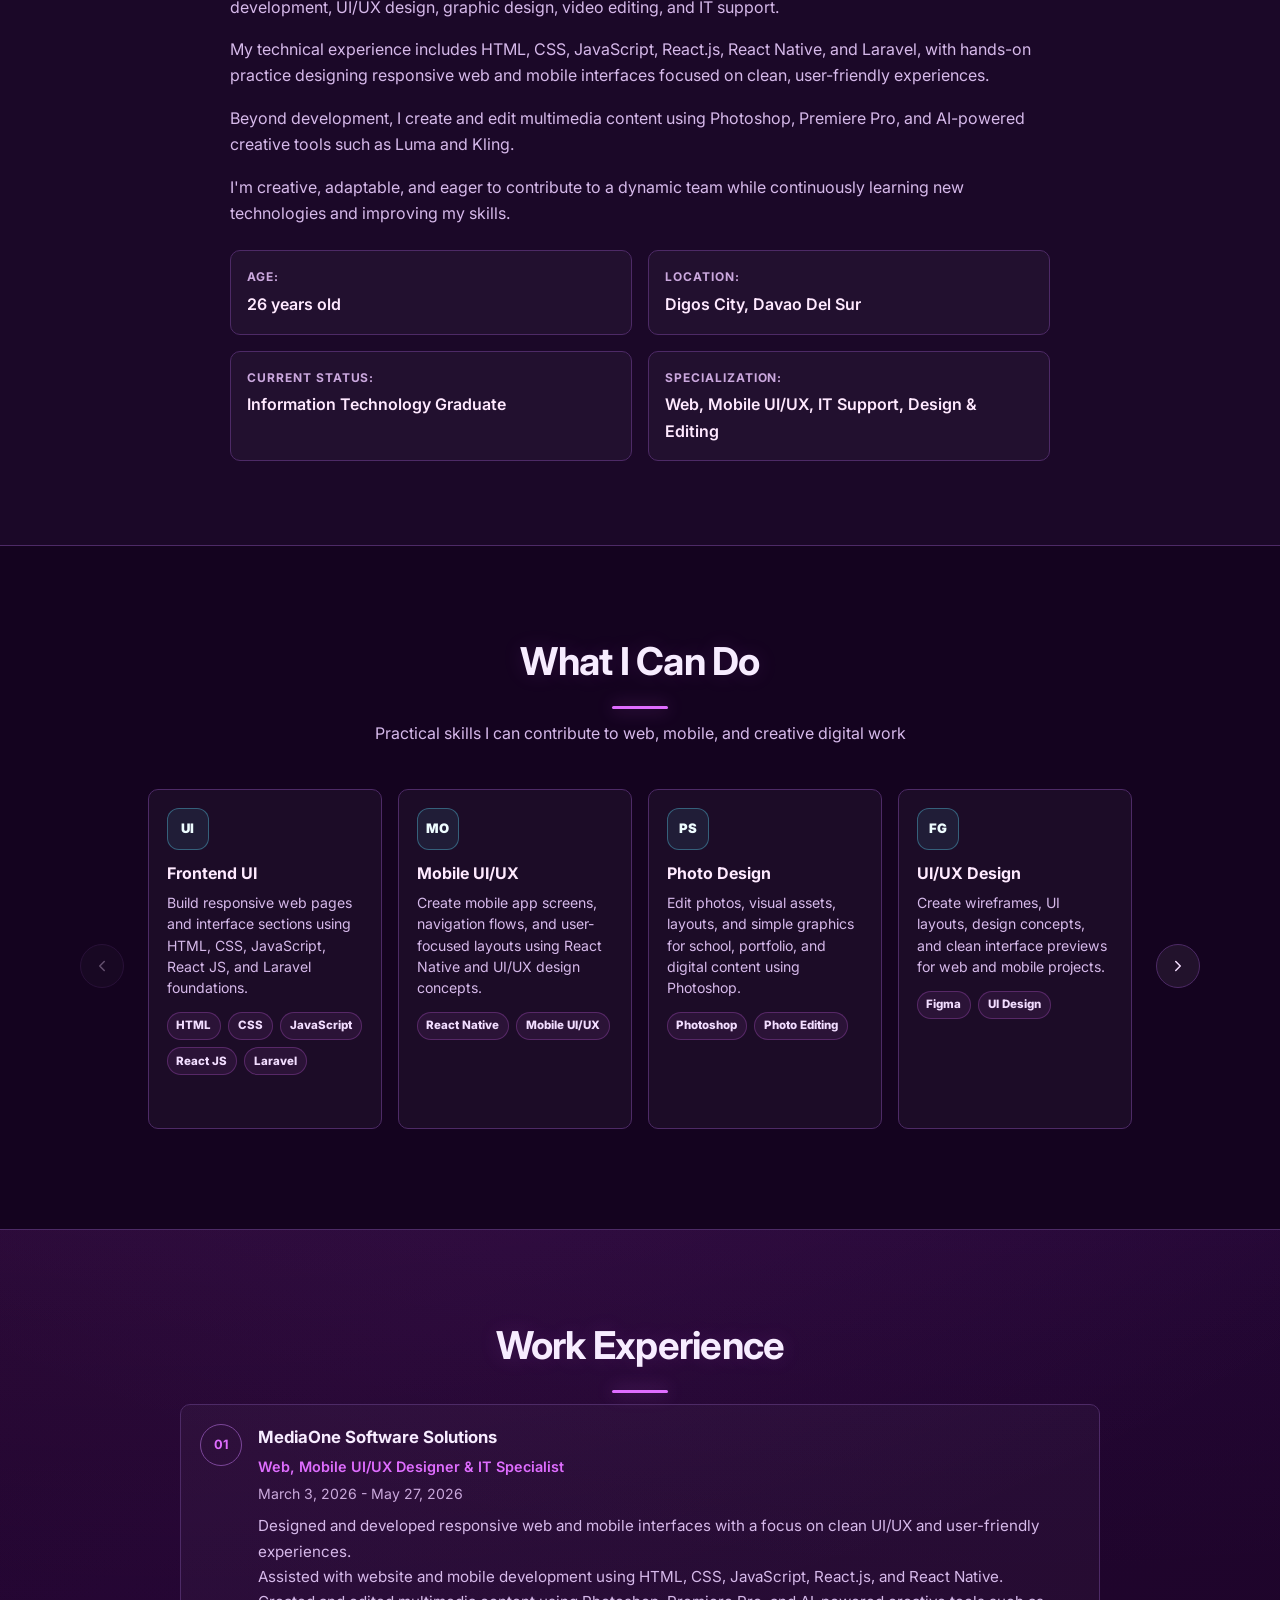
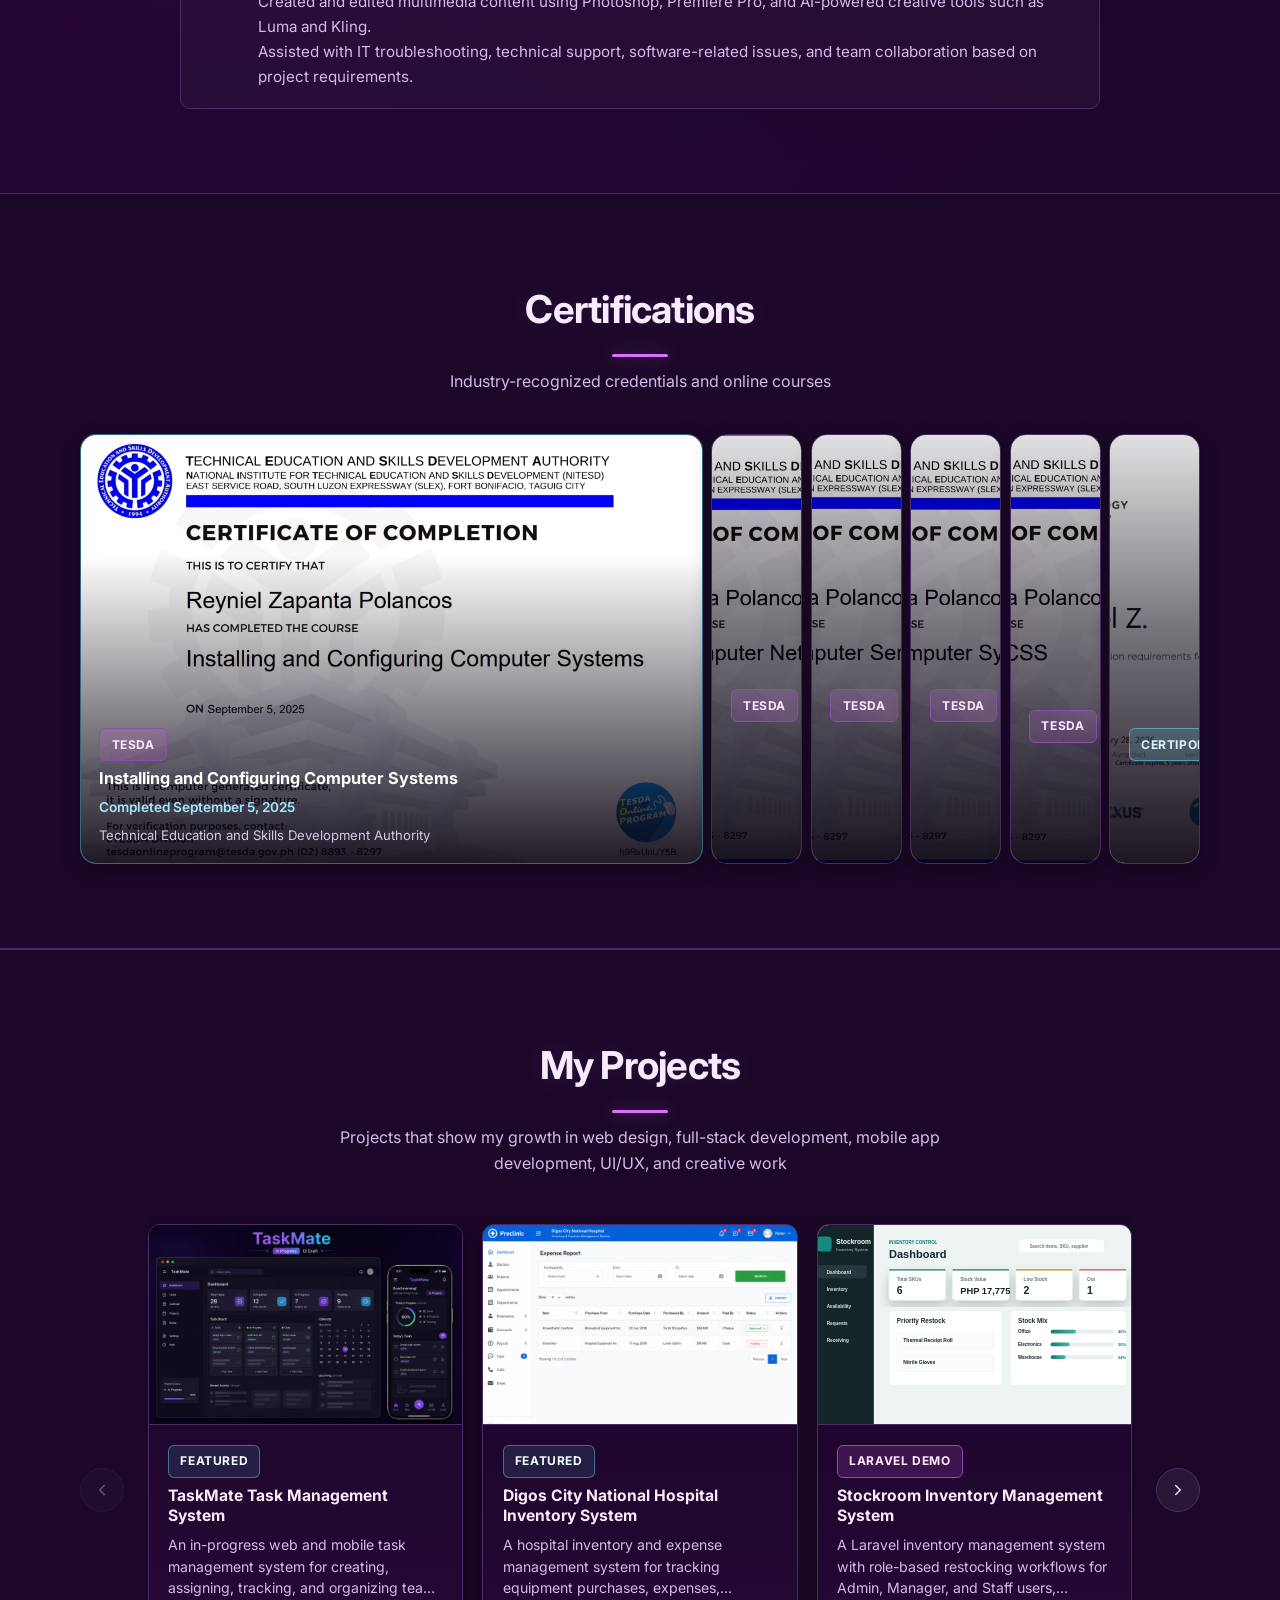
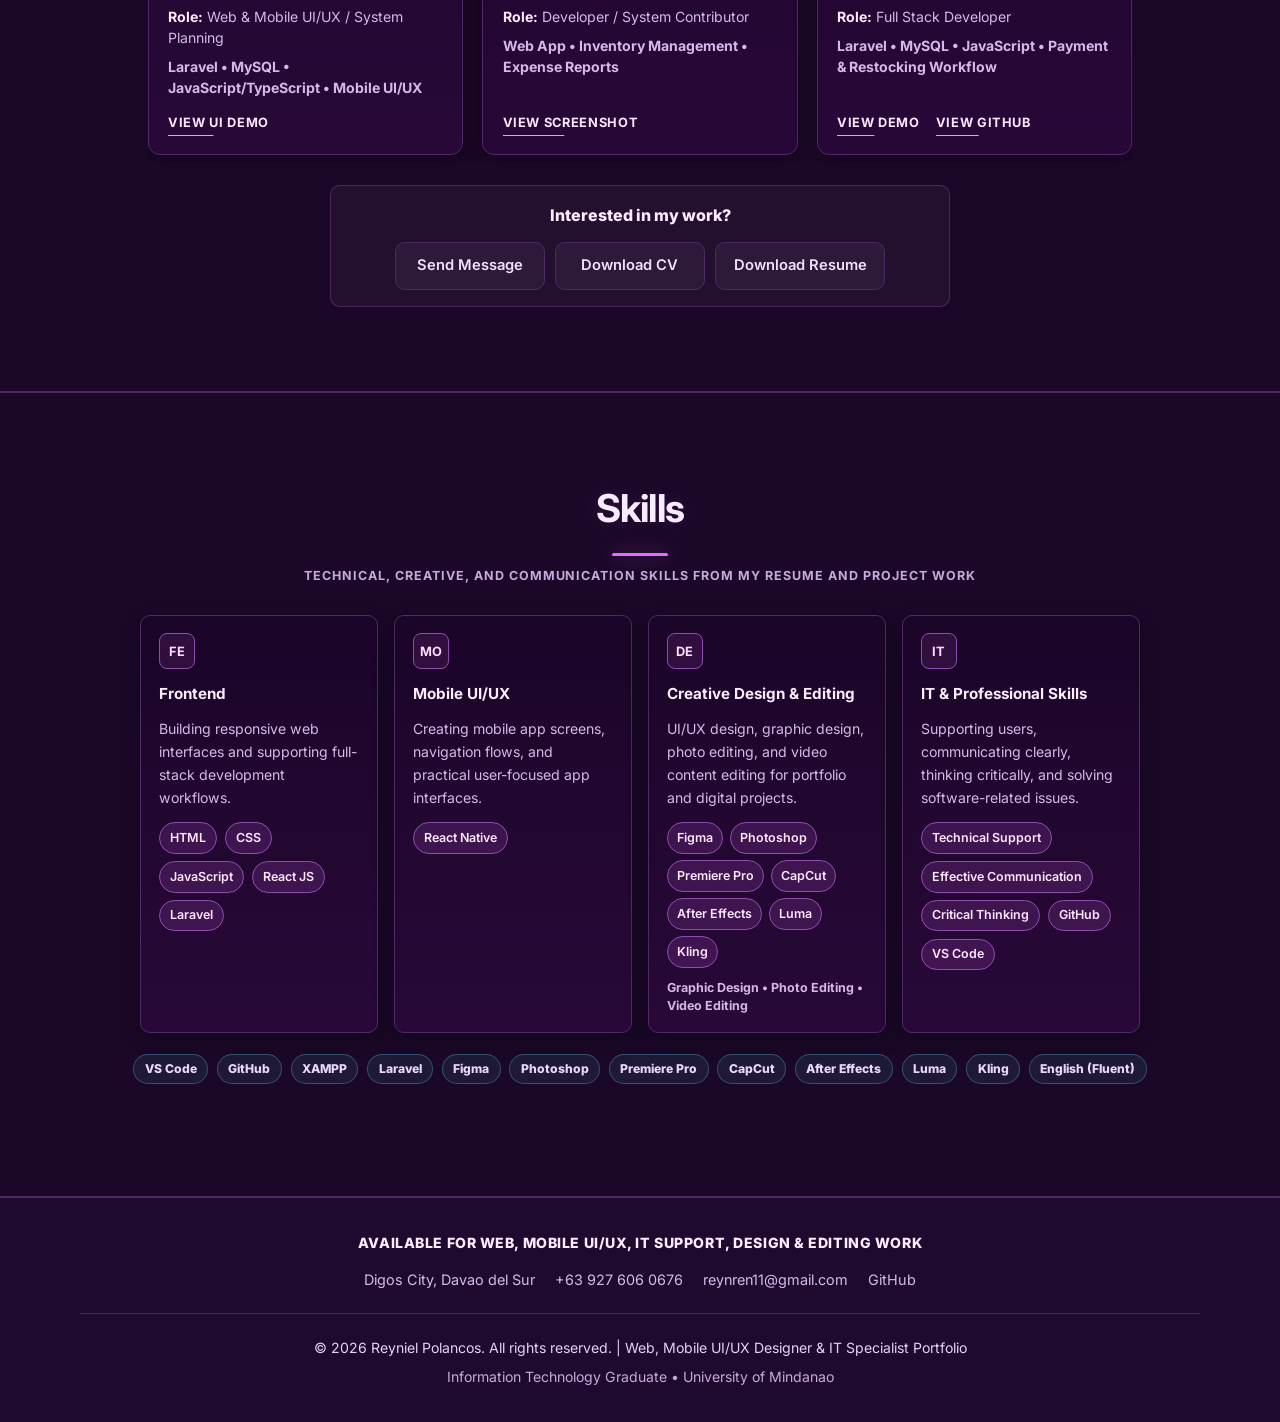
==== commit a6f2a8f4: "Add mobile touch feedback, tighten mobile reveals, remove gradual blur, add scroll-driven blur revea" ====
--- a/index.html
+++ b/index.html
@@ -8,7 +8,7 @@
     <link rel="preconnect" href="https://fonts.gstatic.com" crossorigin>
     <link href="https://fonts.googleapis.com/css2?family=Inter:wght@400;500;600;700;800&display=swap" rel="stylesheet">
     <script src="https://mcp.figma.com/mcp/html-to-design/capture.js" async></script>
-    <link rel="stylesheet" href="css/style.css?v=20260831-target-cursor">
+    <link rel="stylesheet" href="css/style.css?v=20260913-scroll-blur2">
 </head>
 <body>
     <!-- Navigation -->
@@ -872,7 +872,7 @@
         </div>
     </div>
 
-    <script src="js/script.js?v=20260831-target-cursor"></script>
+    <script src="js/script.js?v=20260913-scroll-blur2"></script>
 </body>
 </html>
 
--- a/css/style.css
+++ b/css/style.css
@@ -814,6 +814,54 @@
 .reveal-item.revealed {
     opacity: 1;
     transform: translateY(0);
+}
+
+/* Shorter travel + a lighter bounce on small screens — the desktop distances
+   are a bigger fraction of a narrow viewport and read as sluggish there. */
+@media (max-width: 760px) {
+    .reveal-item {
+        transform: translateY(14px);
+        transition: opacity 0.38s var(--ease-out), transform 0.38s var(--ease-out);
+    }
+
+    .reveal-item[data-reveal="left"]:not(.revealed) {
+        transform: translateX(-18px);
+    }
+
+    .reveal-item[data-reveal="right"]:not(.revealed) {
+        transform: translateX(18px);
+    }
+
+    .reveal-item[data-reveal="up"]:not(.revealed) {
+        transform: translateY(20px);
+    }
+
+    .reveal-item[data-reveal="zoom"]:not(.revealed) {
+        transform: scale(0.95) translateY(12px);
+    }
+
+    .reveal-item[data-reveal="bounce"]:not(.revealed) {
+        transform: translateY(22px) scale(0.92) rotate(-2deg);
+    }
+
+    .reveal-item[data-reveal="bounce"].revealed {
+        animation-duration: 0.5s;
+    }
+
+    @keyframes cardBounceIn {
+        0% {
+            opacity: 0;
+            transform: translateY(22px) scale(0.92) rotate(-2deg);
+        }
+        55% {
+            opacity: 1;
+            transform: translateY(-4px) scale(1.015) rotate(0.75deg);
+        }
+        100% {
+            opacity: 1;
+            transform: translateY(0) scale(1) rotate(0);
+        }
+    }
 }
 
 .section-title {
@@ -2997,6 +3045,59 @@
         line-height: 1;
     }
 
+    /* Entrance for the mobile-only profile strip + availability pills —
+       these previously just appeared with the hero's block-level fade. */
+    .mobile-profile-summary {
+        animation: mobileProfilePop 0.55s var(--ease-out) 0.15s both;
+    }
+
+    .mobile-profile-summary img {
+        animation: mobileProfileGlow 2.6s ease-in-out 0.75s infinite alternate;
+    }
+
+    .mobile-availability span {
+        opacity: 0;
+        transform: translateY(8px);
+        animation: mobilePillPop 0.4s var(--ease-out) both;
+    }
+
+    .mobile-availability span:nth-child(1) { animation-delay: 0.32s; }
+    .mobile-availability span:nth-child(2) { animation-delay: 0.37s; }
+    .mobile-availability span:nth-child(3) { animation-delay: 0.42s; }
+    .mobile-availability span:nth-child(4) { animation-delay: 0.47s; }
+    .mobile-availability span:nth-child(5) { animation-delay: 0.52s; }
+
+    @keyframes mobileProfilePop {
+        from {
+            opacity: 0;
+            transform: translateY(12px) scale(0.94);
+        }
+        to {
+            opacity: 1;
+            transform: translateY(0) scale(1);
+        }
+    }
+
+    @keyframes mobilePillPop {
+        from {
+            opacity: 0;
+            transform: translateY(8px);
+        }
+        to {
+            opacity: 1;
+            transform: translateY(0);
+        }
+    }
+
+    @keyframes mobileProfileGlow {
+        from {
+            box-shadow: 0 0 0 rgba(93, 228, 255, 0);
+        }
+        to {
+            box-shadow: 0 0 16px rgba(93, 228, 255, 0.55);
+        }
+    }
+
     .hero-lead {
         max-width: 32ch;
         margin-bottom: 0.55rem;
@@ -3756,26 +3857,37 @@
     border-top-color: transparent;
 }
 
-/* Gradual blur at the bottom edge of the viewport */
-.gradual-blur {
-    position: fixed;
-    left: 0;
-    right: 0;
-    bottom: 0;
-    height: 100px;
-    z-index: 900;
-    pointer-events: none;
-}
-
-.gradual-blur > div {
-    position: absolute;
-    inset: 0;
-}
-
-body.compose-open .gradual-blur,
-body.download-open .gradual-blur,
-body.nav-preview-open .gradual-blur {
-    display: none;
+/* ====================================
+   TOUCH PRESS FEEDBACK
+   ==================================== */
+/* Hover-driven lift/glow never fires on a tap, so touch/coarse-pointer
+   devices get their own quick press-down instead. `scale` is an independent
+   property — it composes with whatever `transform` a card already uses. */
+@media (hover: none), (pointer: coarse) {
+    .cta-button,
+    .nav-link,
+    .hamburger,
+    .service-card,
+    .project-card,
+    .cert-card,
+    .skill-category-card,
+    .skills-grid .skill-card,
+    .education-item,
+    .cert-scroll-btn:not(:disabled) {
+        transition: scale 0.14s ease, transform 0.25s ease, border-color 0.25s ease, box-shadow 0.25s ease, background 0.2s ease;
+    }
+
+    .cta-button:active,
+    .nav-link:active,
+    .hamburger:active,
+    .service-card:active,
+    .project-card:active,
+    .cert-card:active,
+    .skill-category-card:active,
+    .skills-grid .skill-card:active,
+    .education-item:active {
+        scale: 0.96;
+    }
 }
 
 /* Drag-to-scroll affordance */
@@ -3798,6 +3910,73 @@
 
 .is-dragging > * {
     pointer-events: none;
+}
+
+/* ====================================
+   SCROLL-DRIVEN BLUR REVEAL (native CSS, no JS)
+   Blurs in as a heading enters the viewport, sharpens while centred,
+   blurs back out as it leaves — driven by the element's own scroll
+   position via animation-timeline: view(), so it works identically on
+   desktop and mobile with no separate touch/scroll-listener logic.
+   Browsers without support (Firefox, older Safari) simply keep the
+   heading sharp — @supports means there is no broken/stuck state. */
+@supports (animation-timeline: view()) {
+    /* Not applied to hero text — it's visible on first paint with no
+       scroll-in, so a view() timeline would start it partway blurred. */
+    .section-title,
+    .section-subtitle,
+    .section-kicker,
+    .objective-content h2,
+    .objective-content p:last-child,
+    .about-text p {
+        animation: scrollBlurReveal linear both;
+        animation-timeline: view();
+    }
+
+    /* Slightly lighter touch on body copy so paragraphs stay easy to
+       skim-read while they're transiting, not just at dead-centre. */
+    .objective-content p:last-child,
+    .about-text p {
+        animation-name: scrollBlurRevealSoft;
+    }
+}
+
+@keyframes scrollBlurReveal {
+    0% {
+        filter: blur(11px);
+    }
+    45%,
+    55% {
+        filter: blur(0);
+    }
+    100% {
+        filter: blur(11px);
+    }
+}
+
+@keyframes scrollBlurRevealSoft {
+    0% {
+        filter: blur(6px);
+    }
+    40%,
+    60% {
+        filter: blur(0);
+    }
+    100% {
+        filter: blur(6px);
+    }
+}
+
+@media (prefers-reduced-motion: reduce) {
+    .section-title,
+    .section-subtitle,
+    .section-kicker,
+    .objective-content h2,
+    .objective-content p:last-child,
+    .about-text p {
+        animation: none !important;
+        filter: none !important;
+    }
 }
 
 @media (prefers-reduced-motion: reduce) {
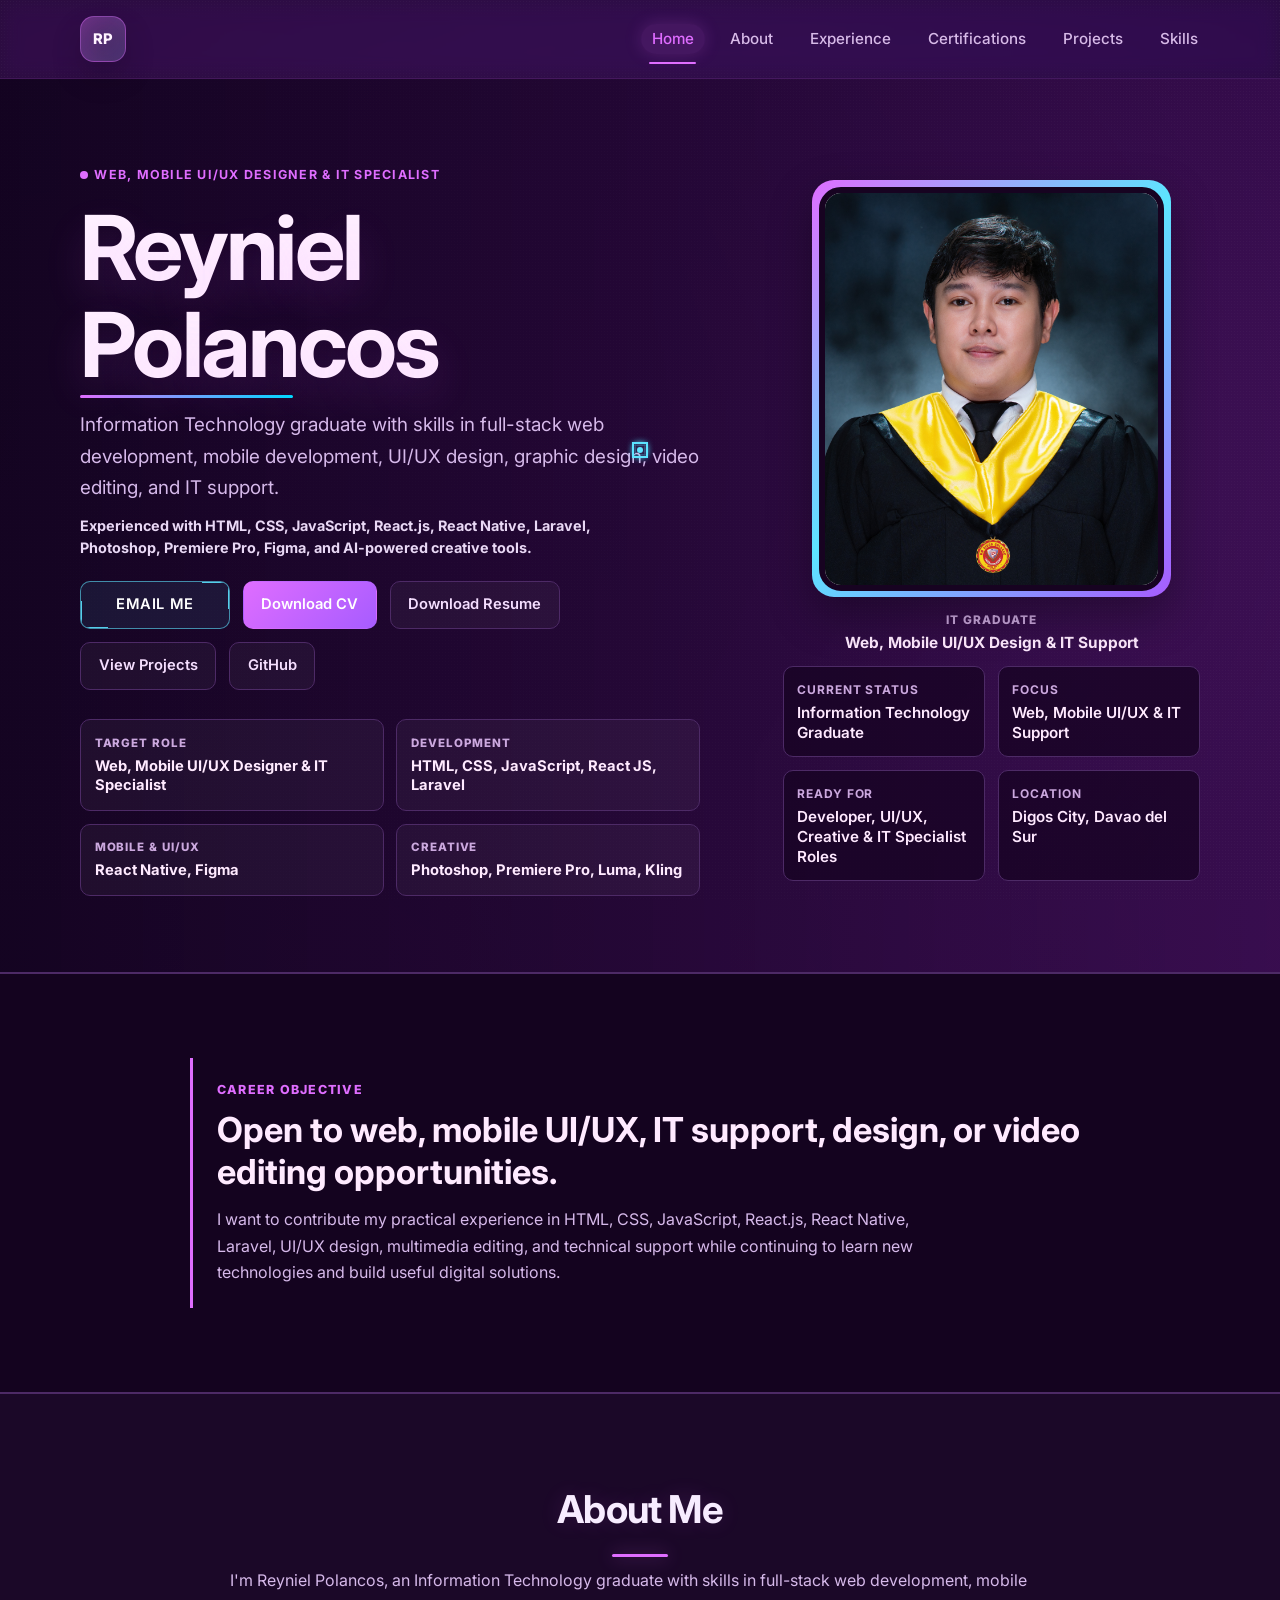
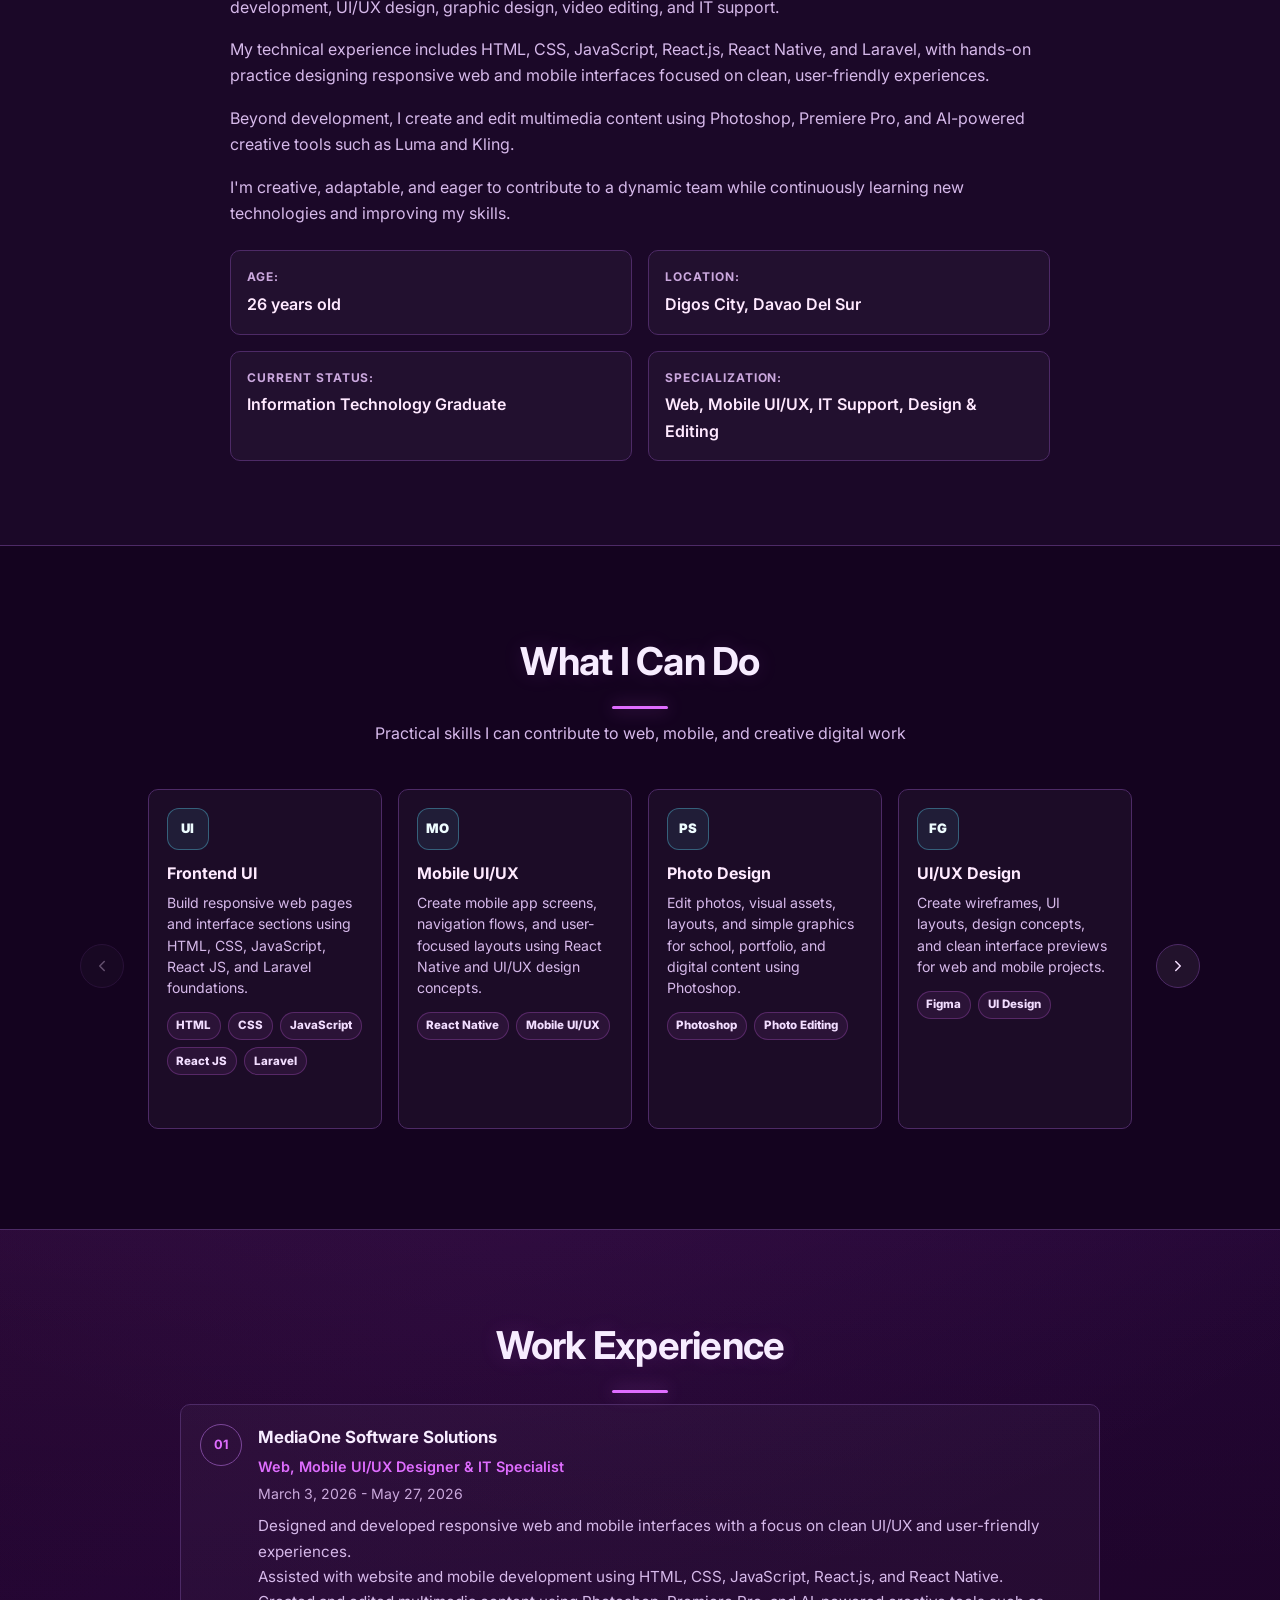
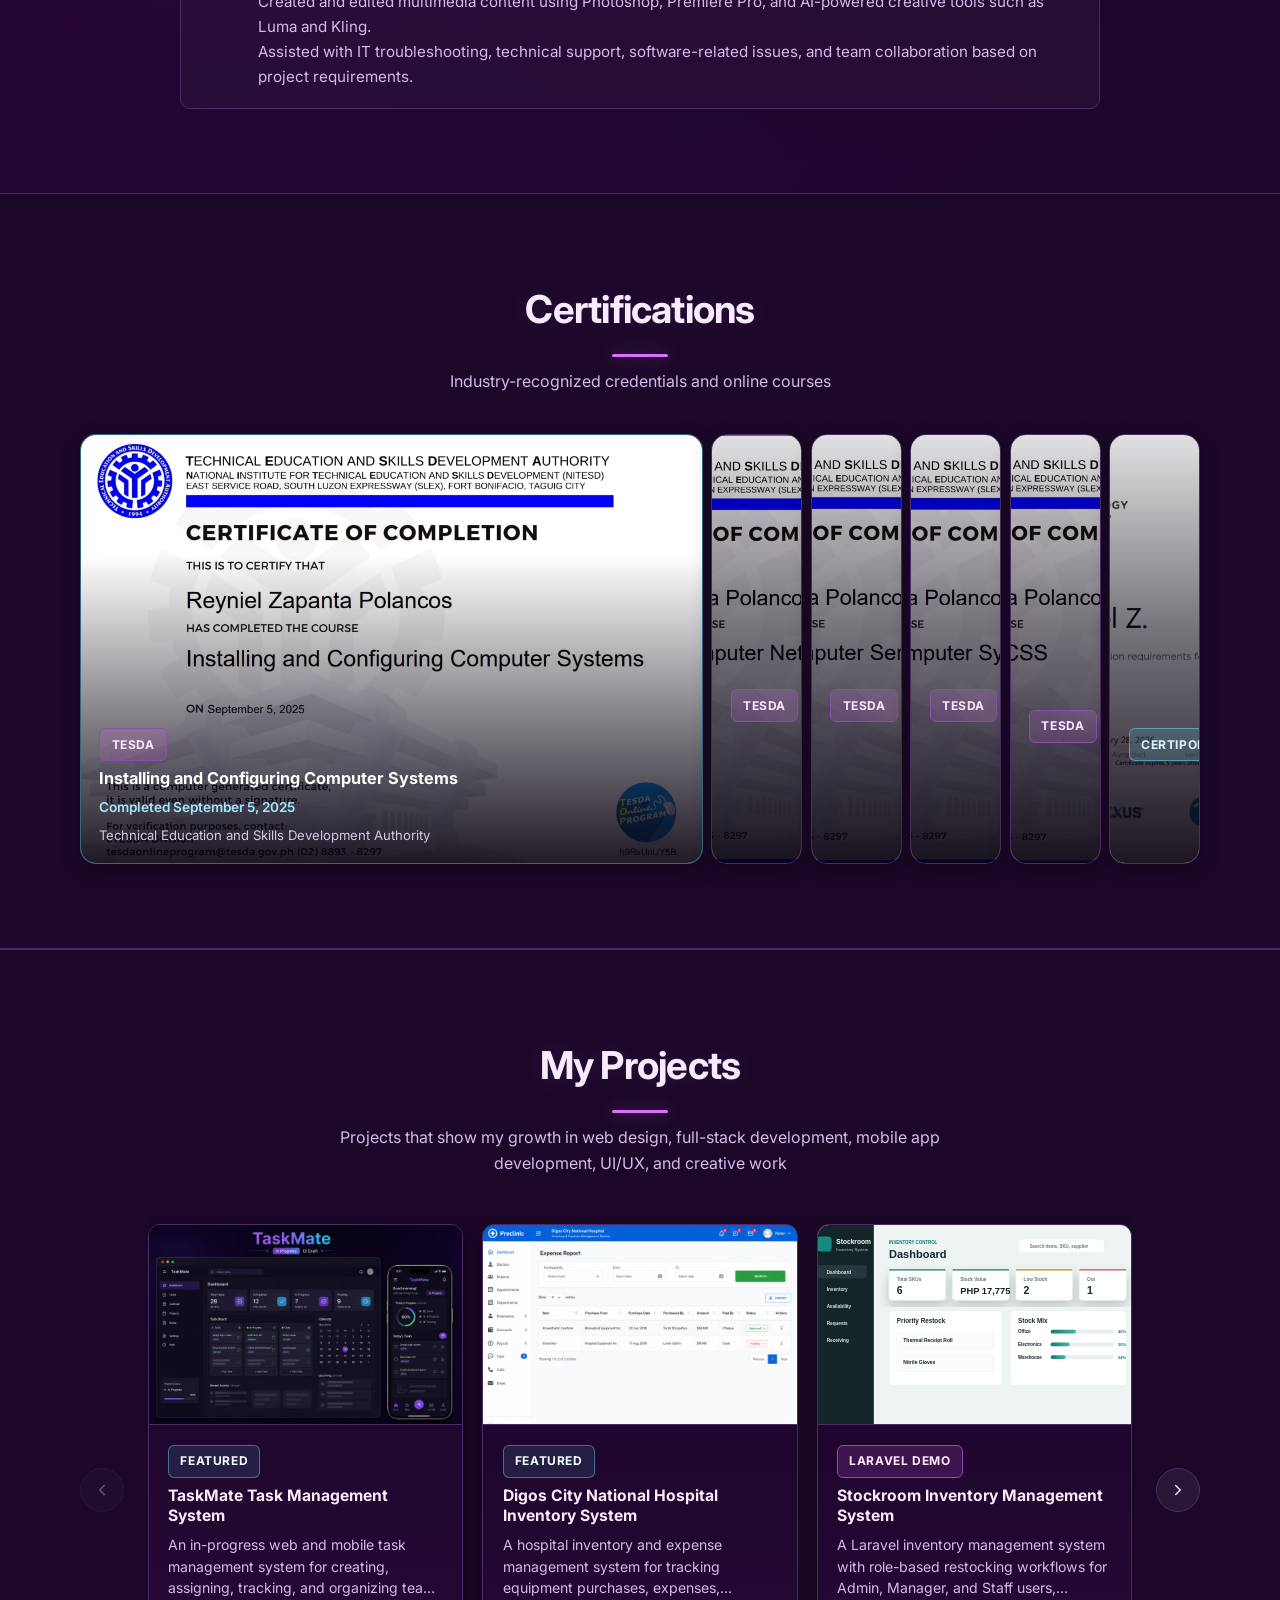
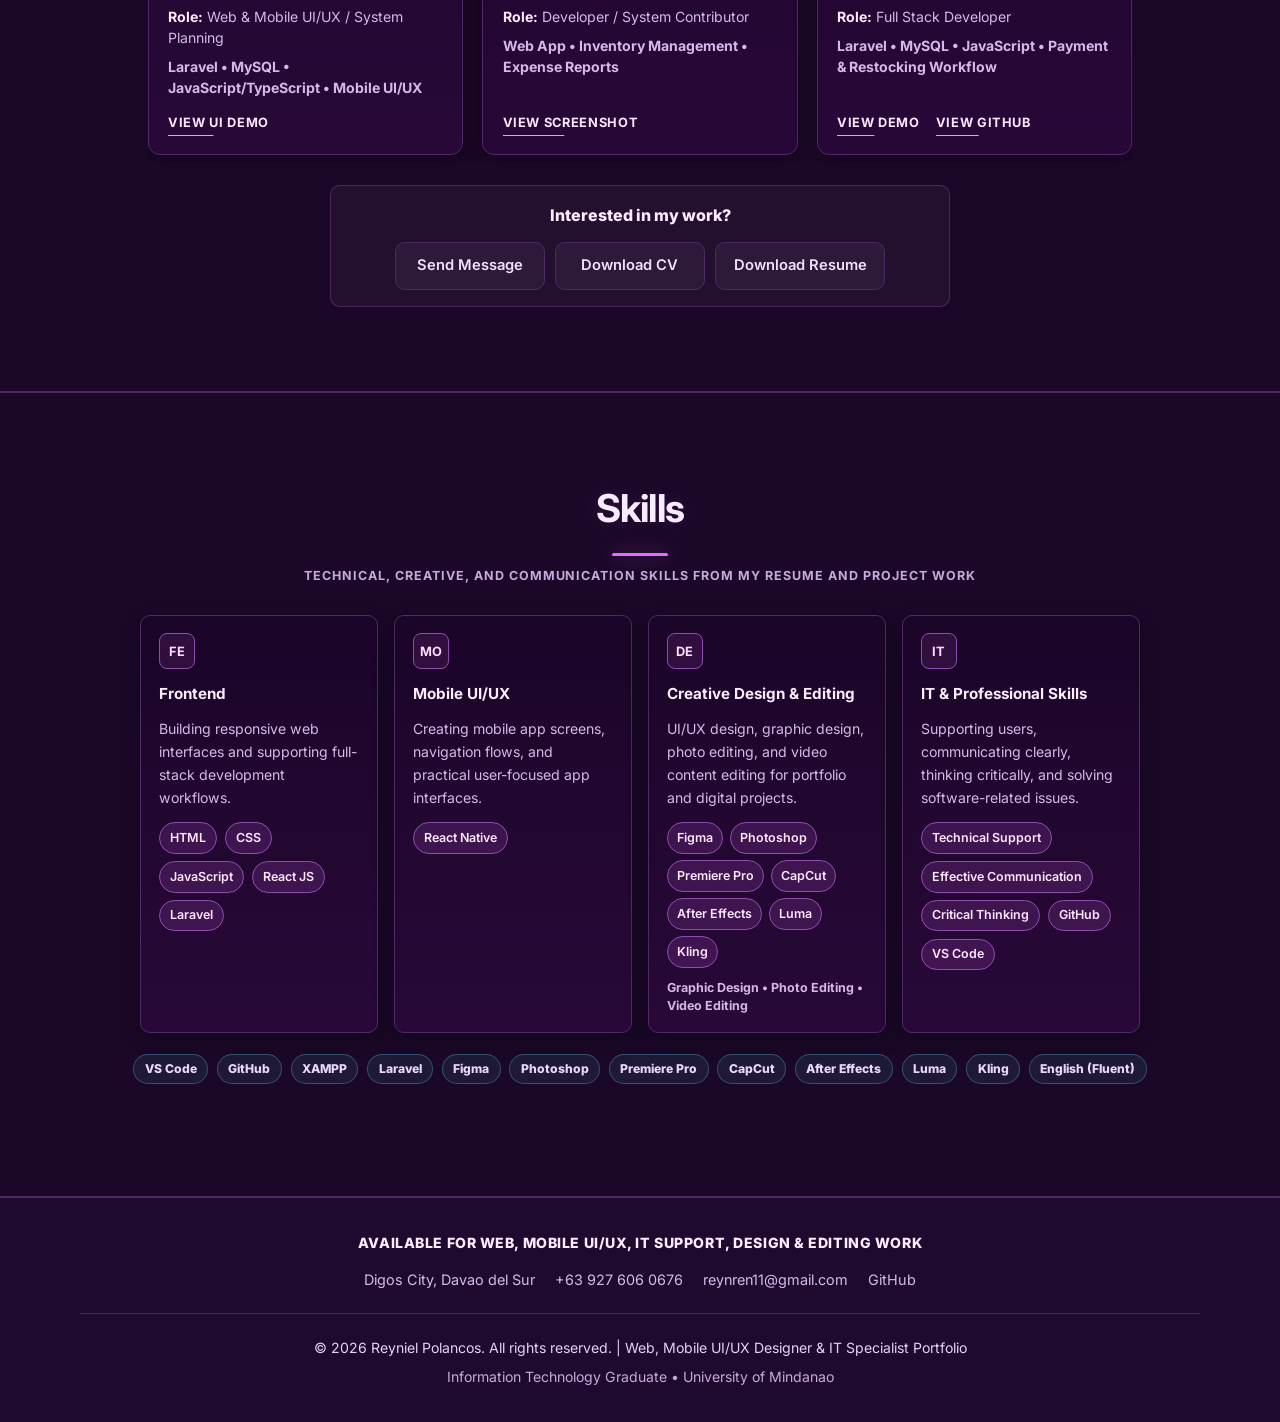
==== commit 092ed415: "Remove scroll-driven blur reveal, add glassmorphic navbar - Removed the animation-timeline: view() b" ====
--- a/index.html
+++ b/index.html
@@ -8,7 +8,7 @@
     <link rel="preconnect" href="https://fonts.gstatic.com" crossorigin>
     <link href="https://fonts.googleapis.com/css2?family=Inter:wght@400;500;600;700;800&display=swap" rel="stylesheet">
     <script src="https://mcp.figma.com/mcp/html-to-design/capture.js" async></script>
-    <link rel="stylesheet" href="css/style.css?v=20260913-scroll-blur2">
+    <link rel="stylesheet" href="css/style.css?v=20260913-navbar-glass">
 </head>
 <body>
     <!-- Navigation -->
@@ -872,7 +872,7 @@
         </div>
     </div>
 
-    <script src="js/script.js?v=20260913-scroll-blur2"></script>
+    <script src="js/script.js?v=20260913-navbar-glass"></script>
 </body>
 </html>
 
--- a/css/style.css
+++ b/css/style.css
@@ -73,10 +73,23 @@
     position: sticky;
     top: 0;
     z-index: 1000;
-    background: rgba(25, 5, 39, 0.82);
-    backdrop-filter: blur(8px);
-    border-bottom: 1px solid var(--line);
-    transition: background 0.25s ease, box-shadow 0.25s ease, border-color 0.25s ease;
+    background: rgba(25, 5, 39, 0.5);
+    backdrop-filter: blur(10px) saturate(140%);
+    -webkit-backdrop-filter: blur(10px) saturate(140%);
+    border-bottom: 1px solid rgba(223, 109, 255, 0.12);
+    transition:
+        background 0.4s ease,
+        box-shadow 0.4s ease,
+        border-color 0.4s ease,
+        backdrop-filter 0.4s ease,
+        -webkit-backdrop-filter 0.4s ease;
+}
+
+/* Readable fallback where backdrop-filter isn't supported at all. */
+@supports not ((backdrop-filter: blur(1px)) or (-webkit-backdrop-filter: blur(1px))) {
+    .navbar {
+        background: rgba(20, 4, 32, 0.96);
+    }
 }
 
 .navbar .container {
@@ -88,7 +101,9 @@
 }
 
 .navbar.navbar-scrolled {
-    background: rgba(15, 2, 24, 0.94);
+    background: rgba(15, 2, 24, 0.78);
+    backdrop-filter: blur(20px) saturate(160%);
+    -webkit-backdrop-filter: blur(20px) saturate(160%);
     border-bottom-color: rgba(223, 109, 255, 0.32);
     box-shadow: 0 12px 32px rgba(0, 0, 0, 0.28);
 }
@@ -3912,73 +3927,6 @@
     pointer-events: none;
 }
 
-/* ====================================
-   SCROLL-DRIVEN BLUR REVEAL (native CSS, no JS)
-   Blurs in as a heading enters the viewport, sharpens while centred,
-   blurs back out as it leaves — driven by the element's own scroll
-   position via animation-timeline: view(), so it works identically on
-   desktop and mobile with no separate touch/scroll-listener logic.
-   Browsers without support (Firefox, older Safari) simply keep the
-   heading sharp — @supports means there is no broken/stuck state. */
-@supports (animation-timeline: view()) {
-    /* Not applied to hero text — it's visible on first paint with no
-       scroll-in, so a view() timeline would start it partway blurred. */
-    .section-title,
-    .section-subtitle,
-    .section-kicker,
-    .objective-content h2,
-    .objective-content p:last-child,
-    .about-text p {
-        animation: scrollBlurReveal linear both;
-        animation-timeline: view();
-    }
-
-    /* Slightly lighter touch on body copy so paragraphs stay easy to
-       skim-read while they're transiting, not just at dead-centre. */
-    .objective-content p:last-child,
-    .about-text p {
-        animation-name: scrollBlurRevealSoft;
-    }
-}
-
-@keyframes scrollBlurReveal {
-    0% {
-        filter: blur(11px);
-    }
-    45%,
-    55% {
-        filter: blur(0);
-    }
-    100% {
-        filter: blur(11px);
-    }
-}
-
-@keyframes scrollBlurRevealSoft {
-    0% {
-        filter: blur(6px);
-    }
-    40%,
-    60% {
-        filter: blur(0);
-    }
-    100% {
-        filter: blur(6px);
-    }
-}
-
-@media (prefers-reduced-motion: reduce) {
-    .section-title,
-    .section-subtitle,
-    .section-kicker,
-    .objective-content h2,
-    .objective-content p:last-child,
-    .about-text p {
-        animation: none !important;
-        filter: none !important;
-    }
-}
-
 @media (prefers-reduced-motion: reduce) {
     * {
         animation-duration: 0.01ms !important;
